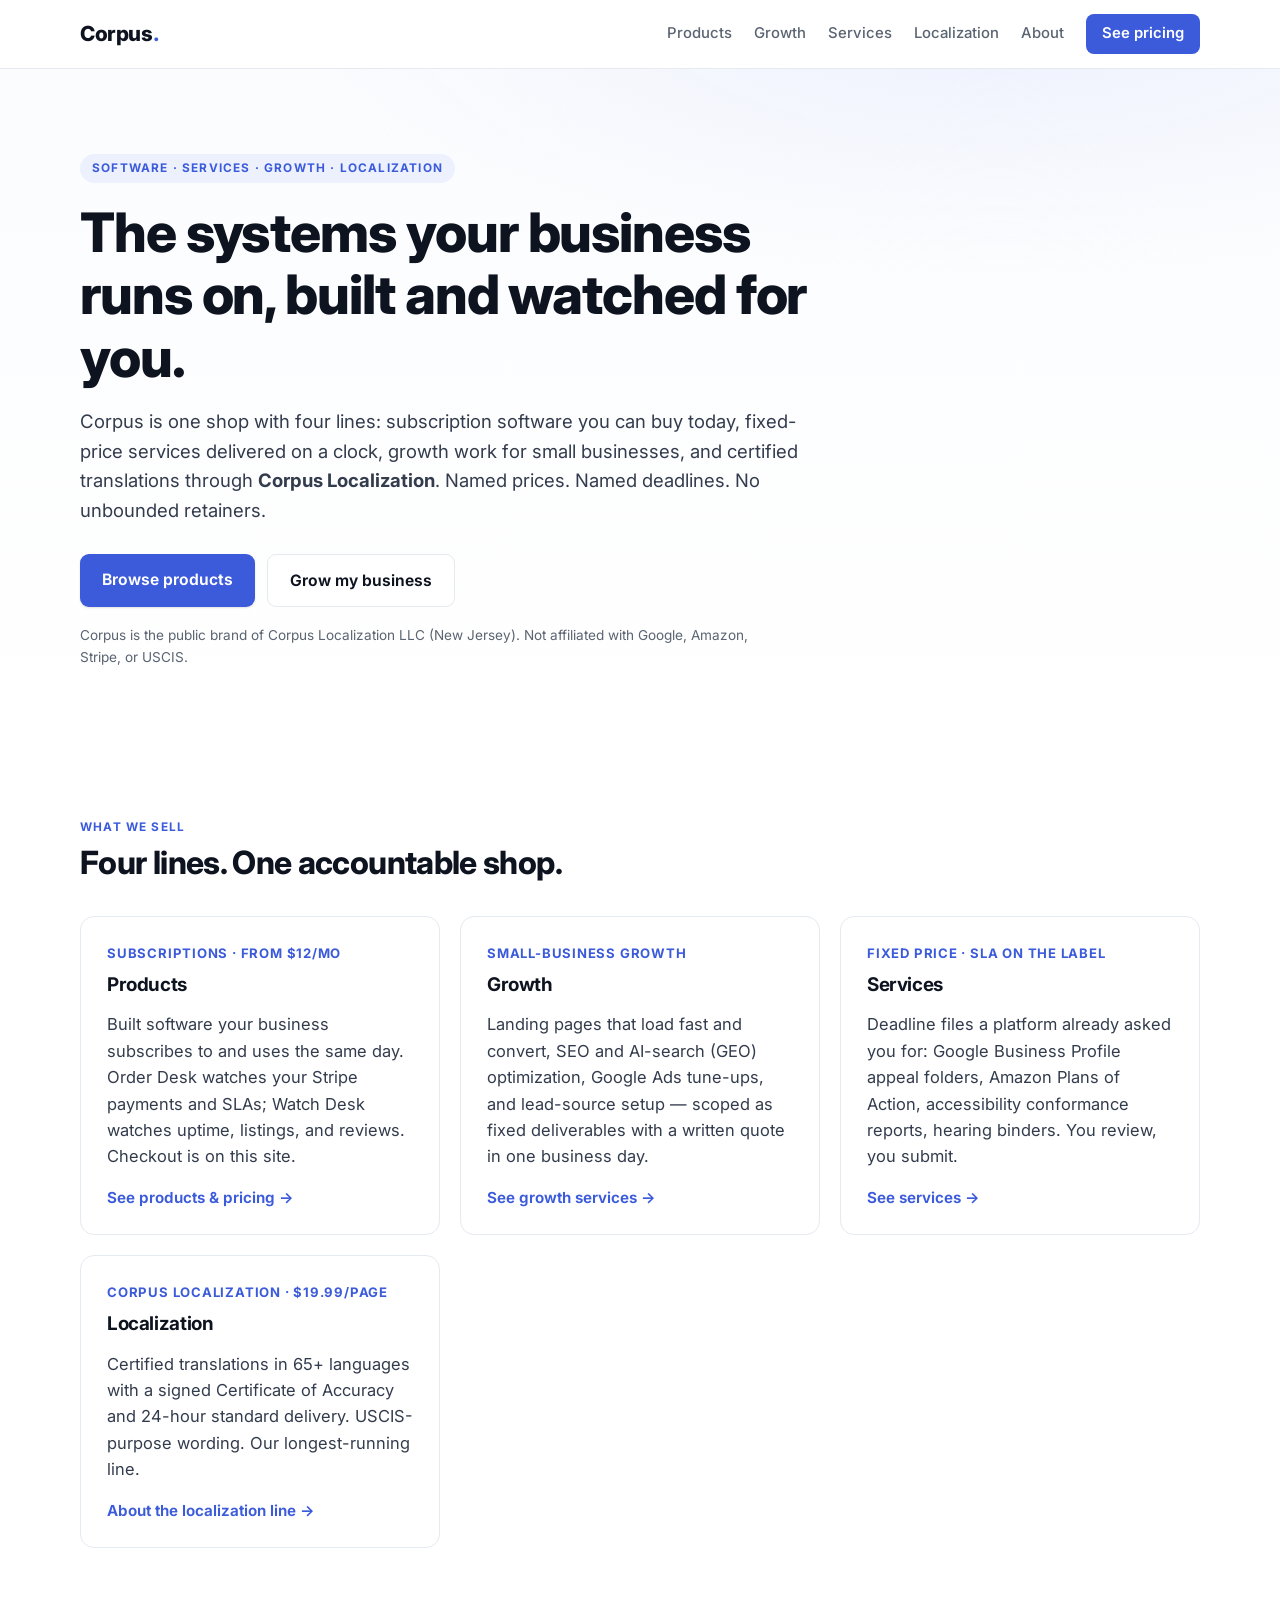
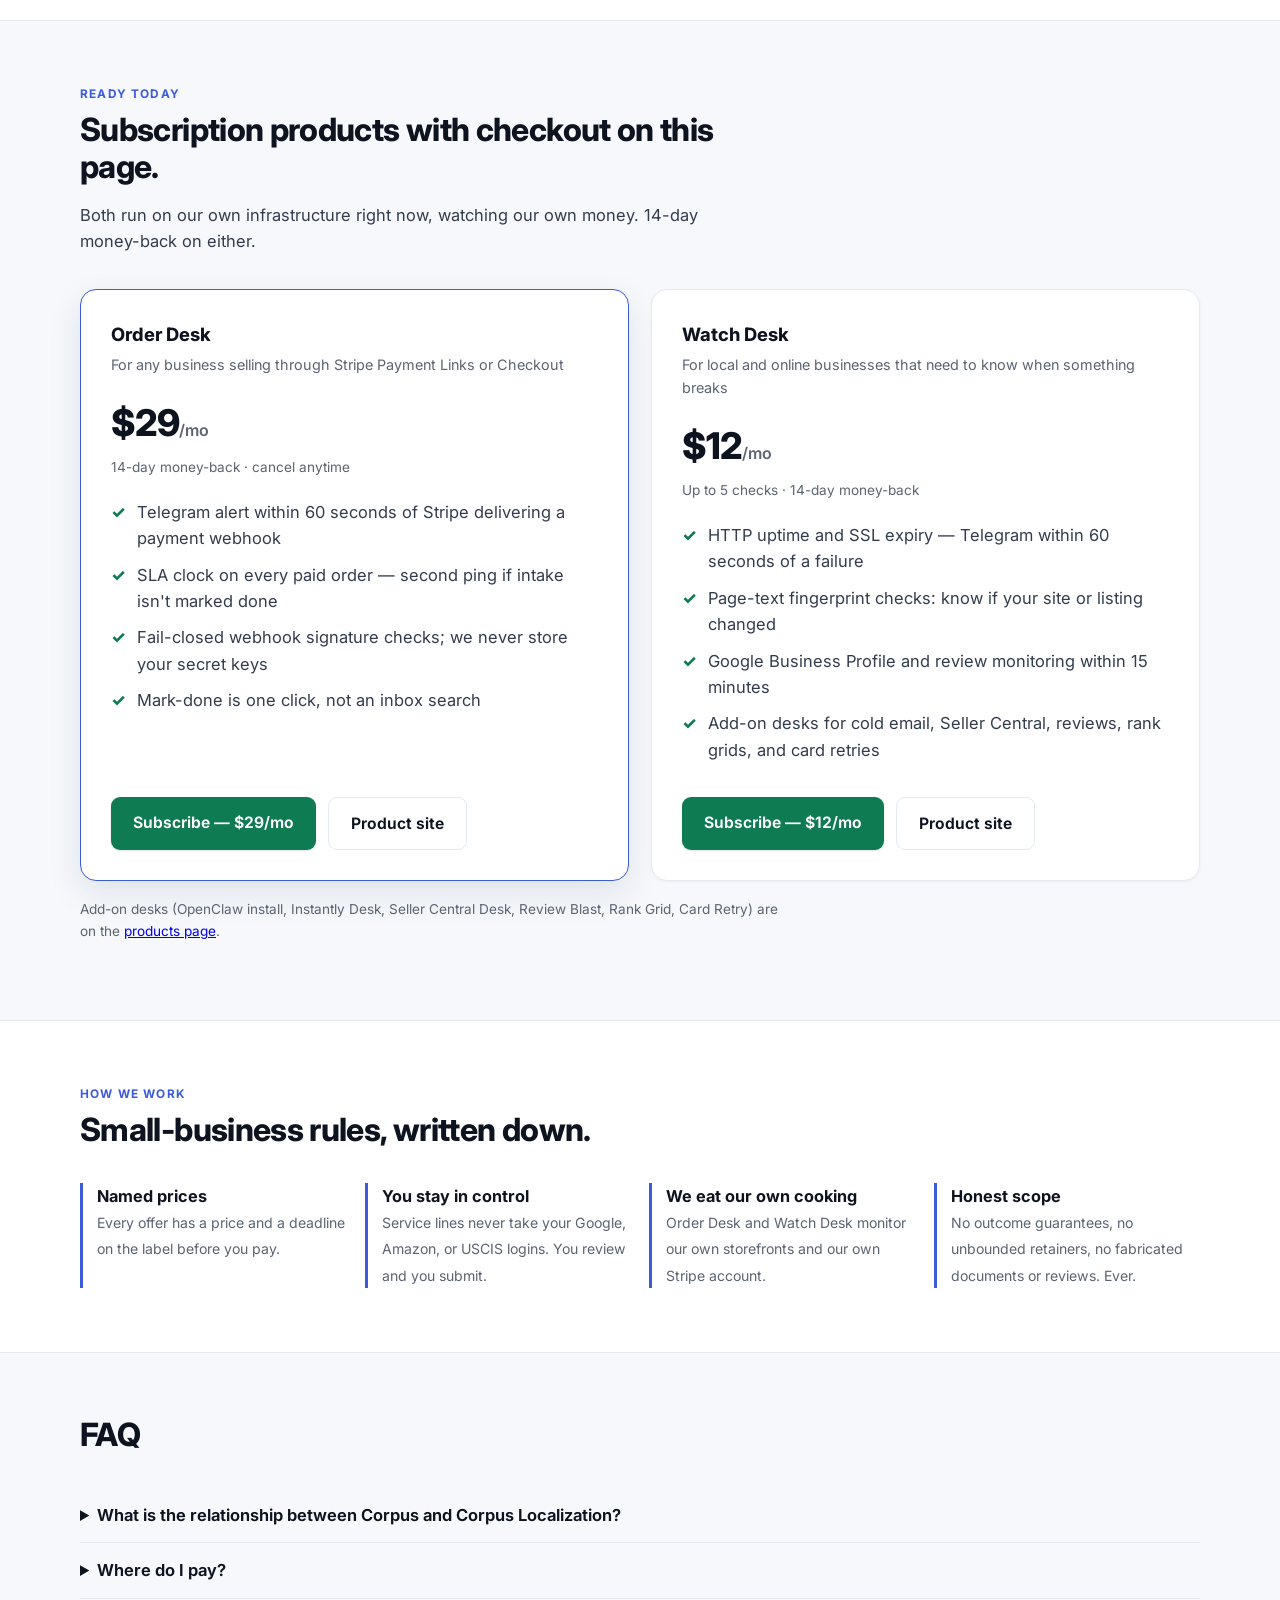
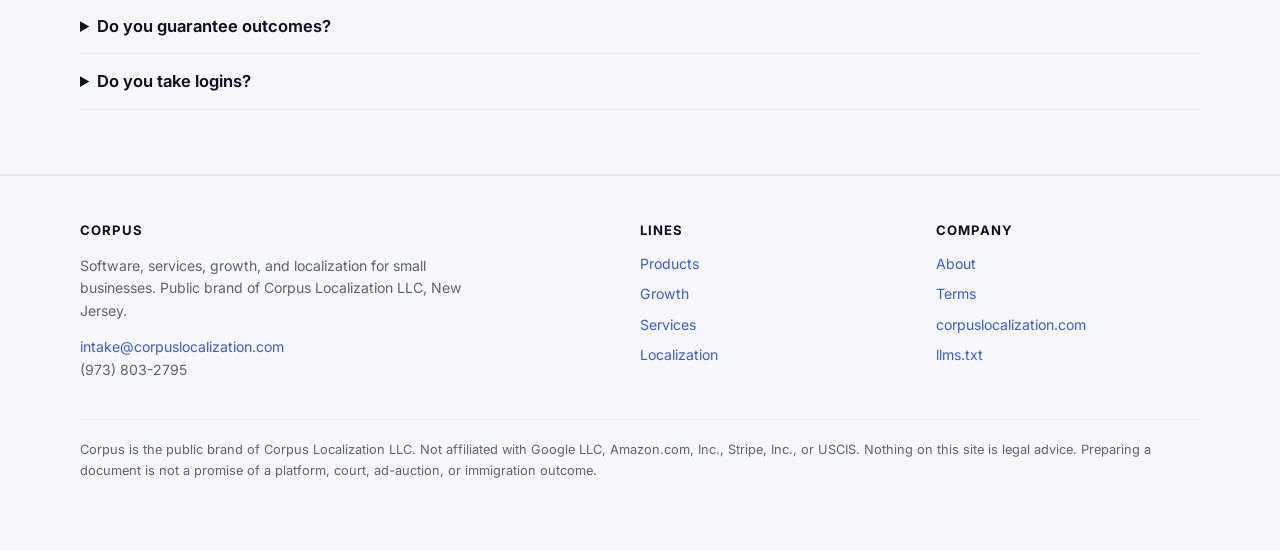
==== index.html @ 14cb3995 "Corpus rebrand: professional redesign, four lines, subscription checkout Co-Authored-By: Claude Fabl" ====
<!DOCTYPE html>
<html lang="en">
<head>
  <meta charset="utf-8">
  <meta name="viewport" content="width=device-width, initial-scale=1">
  <title>Corpus — software, services, and growth for small business</title>
  <meta name="description" content="Corpus builds and runs the unglamorous systems small businesses depend on: subscription monitoring software, deadline-file services, small-business growth work, and certified translations through Corpus Localization.">
  <link rel="canonical" href="https://corpushq.co/">
  <meta name="robots" content="index,follow">
  <meta property="og:title" content="Corpus — software, services, and growth for small business">
  <meta property="og:description" content="Subscription products you can buy today, deadline-file services with named prices and SLAs, small-business growth work, and certified translations.">
  <meta property="og:url" content="https://corpushq.co/">
  <meta property="og:type" content="website">
  <meta property="og:site_name" content="Corpus">
  <link rel="preconnect" href="https://fonts.googleapis.com">
  <link rel="preconnect" href="https://fonts.gstatic.com" crossorigin>
  <link href="https://fonts.googleapis.com/css2?family=Inter:wght@400;500;600;700;800&display=swap" rel="stylesheet">
  <link rel="stylesheet" href="styles.css?v=3">
  <script type="application/ld+json">
  {
    "@context": "https://schema.org",
    "@type": "Organization",
    "name": "Corpus",
    "legalName": "Corpus Localization LLC",
    "alternateName": ["Corpus AI", "Corpus Localization"],
    "url": "https://corpushq.co/",
    "email": "intake@corpuslocalization.com",
    "telephone": "+1-973-803-2795",
    "sameAs": ["https://corpuslocalization.com"]
  }
  </script>
</head>
<body>
  <header class="top">
    <div class="wrap bar">
      <a class="brand" href="./">Corpus<span class="dot">.</span></a>
      <nav>
        <a href="products">Products</a>
        <a href="growth">Growth</a>
        <a href="services">Services</a>
        <a href="localization">Localization</a>
        <a href="about">About</a>
        <a class="nav-cta" href="products">See pricing</a>
      </nav>
    </div>
  </header>

  <main>
    <section class="hero">
      <div class="wrap">
        <p class="eyebrow">Software · Services · Growth · Localization</p>
        <h1>The systems your business runs on, built and watched for you.</h1>
        <p class="lede">Corpus is one shop with four lines: subscription software you can buy today, fixed-price services delivered on a clock, growth work for small businesses, and certified translations through <strong>Corpus Localization</strong>. Named prices. Named deadlines. No unbounded retainers.</p>
        <p class="cta-row">
          <a class="btn" href="products">Browse products</a>
          <a class="btn ghost" href="growth">Grow my business</a>
        </p>
        <p class="fine">Corpus is the public brand of Corpus Localization LLC (New Jersey). Not affiliated with Google, Amazon, Stripe, or USCIS.</p>
      </div>
    </section>

    <section id="lines">
      <div class="wrap">
        <div class="section-head">
          <p class="kicker">What we sell</p>
          <h2>Four lines. One accountable shop.</h2>
        </div>
        <div class="cards">
          <a class="card" href="products">
            <p class="meta">Subscriptions · from $12/mo</p>
            <h3>Products</h3>
            <p>Built software your business subscribes to and uses the same day. Order Desk watches your Stripe payments and SLAs; Watch Desk watches uptime, listings, and reviews. Checkout is on this site.</p>
            <span class="go">See products &amp; pricing →</span>
          </a>
          <a class="card" href="growth">
            <p class="meta">Small-business growth</p>
            <h3>Growth</h3>
            <p>Landing pages that load fast and convert, SEO and AI-search (GEO) optimization, Google Ads tune-ups, and lead-source setup — scoped as fixed deliverables with a written quote in one business day.</p>
            <span class="go">See growth services →</span>
          </a>
          <a class="card" href="services">
            <p class="meta">Fixed price · SLA on the label</p>
            <h3>Services</h3>
            <p>Deadline files a platform already asked you for: Google Business Profile appeal folders, Amazon Plans of Action, accessibility conformance reports, hearing binders. You review, you submit.</p>
            <span class="go">See services →</span>
          </a>
          <a class="card" href="localization">
            <p class="meta">Corpus Localization · $19.99/page</p>
            <h3>Localization</h3>
            <p>Certified translations in 65+ languages with a signed Certificate of Accuracy and 24-hour standard delivery. USCIS-purpose wording. Our longest-running line.</p>
            <span class="go">About the localization line →</span>
          </a>
        </div>
      </div>
    </section>

    <section class="alt" id="subscribe">
      <div class="wrap">
        <div class="section-head">
          <p class="kicker">Ready today</p>
          <h2>Subscription products with checkout on this page.</h2>
          <p>Both run on our own infrastructure right now, watching our own money. 14-day money-back on either.</p>
        </div>
        <div class="pricing">
          <div class="price-card featured">
            <p class="plan">Order Desk</p>
            <p class="for">For any business selling through Stripe Payment Links or Checkout</p>
            <p class="price">$29<small>/mo</small></p>
            <p class="price-note">14-day money-back · cancel anytime</p>
            <ul class="checks">
              <li>Telegram alert within 60 seconds of Stripe delivering a payment webhook</li>
              <li>SLA clock on every paid order — second ping if intake isn't marked done</li>
              <li>Fail-closed webhook signature checks; we never store your secret keys</li>
              <li>Mark-done is one click, not an inbox search</li>
            </ul>
            <p class="cta-row">
              <a class="btn subscribe" href="https://buy.stripe.com/bJe9ALdC91aVgVR7VJco11z">Subscribe — $29/mo</a>
              <a class="btn ghost" href="https://orderdesk.corpuslocalization.com">Product site</a>
            </p>
          </div>
          <div class="price-card">
            <p class="plan">Watch Desk</p>
            <p class="for">For local and online businesses that need to know when something breaks</p>
            <p class="price">$12<small>/mo</small></p>
            <p class="price-note">Up to 5 checks · 14-day money-back</p>
            <ul class="checks">
              <li>HTTP uptime and SSL expiry — Telegram within 60 seconds of a failure</li>
              <li>Page-text fingerprint checks: know if your site or listing changed</li>
              <li>Google Business Profile and review monitoring within 15 minutes</li>
              <li>Add-on desks for cold email, Seller Central, reviews, rank grids, and card retries</li>
            </ul>
            <p class="cta-row">
              <a class="btn subscribe" href="https://buy.stripe.com/4gM9AL41zcTDbBx7VJco11r">Subscribe — $12/mo</a>
              <a class="btn ghost" href="https://watchdesk.corpuslocalization.com">Product site</a>
            </p>
          </div>
        </div>
        <p class="fine" style="margin-top:18px">Add-on desks (OpenClaw install, Instantly Desk, Seller Central Desk, Review Blast, Rank Grid, Card Retry) are on the <a href="products">products page</a>.</p>
      </div>
    </section>

    <section id="why">
      <div class="wrap">
        <div class="section-head">
          <p class="kicker">How we work</p>
          <h2>Small-business rules, written down.</h2>
        </div>
        <div class="trust">
          <div><strong>Named prices</strong><span>Every offer has a price and a deadline on the label before you pay.</span></div>
          <div><strong>You stay in control</strong><span>Service lines never take your Google, Amazon, or USCIS logins. You review and you submit.</span></div>
          <div><strong>We eat our own cooking</strong><span>Order Desk and Watch Desk monitor our own storefronts and our own Stripe account.</span></div>
          <div><strong>Honest scope</strong><span>No outcome guarantees, no unbounded retainers, no fabricated documents or reviews. Ever.</span></div>
        </div>
      </div>
    </section>

    <section class="alt" id="faq">
      <div class="wrap">
        <div class="section-head"><h2>FAQ</h2></div>
        <details>
          <summary>What is the relationship between Corpus and Corpus Localization?</summary>
          <p>One company. Corpus is the public brand of Corpus Localization LLC, a New Jersey company. Certified translations ship under the Corpus Localization name; software, services, and growth work ship under Corpus. Invoices say Corpus Localization LLC.</p>
        </details>
        <details>
          <summary>Where do I pay?</summary>
          <p>Subscription products check out right here through Stripe. Deadline-file services check out on their own storefront pages, linked from the <a href="services">services page</a>. Translations are quoted and ordered at corpuslocalization.com. Growth work is quoted by email first, then invoiced through Stripe.</p>
        </details>
        <details>
          <summary>Do you guarantee outcomes?</summary>
          <p>No. We guarantee the deliverable and the deadline: the packet, the report, the page, the alert. Nobody can honestly guarantee what Google, Amazon, a court, or an ad auction decides, and we do not.</p>
        </details>
        <details>
          <summary>Do you take logins?</summary>
          <p>Service lines never take Google, Amazon, or USCIS logins. Watch Desk's Seller Central Desk add-on is the one exception, with its own terms on the products page — you own the account and can revoke access at any time.</p>
        </details>
      </div>
    </section>
  </main>

  <footer>
    <div class="wrap">
      <div class="cols">
        <div>
          <h4>Corpus</h4>
          <p style="max-width:44ch">Software, services, growth, and localization for small businesses. Public brand of Corpus Localization LLC, New Jersey.</p>
          <p><a href="mailto:intake@corpuslocalization.com">intake@corpuslocalization.com</a><br>(973) 803-2795</p>
        </div>
        <div>
          <h4>Lines</h4>
          <ul>
            <li><a href="products">Products</a></li>
            <li><a href="growth">Growth</a></li>
            <li><a href="services">Services</a></li>
            <li><a href="localization">Localization</a></li>
          </ul>
        </div>
        <div>
          <h4>Company</h4>
          <ul>
            <li><a href="about">About</a></li>
            <li><a href="terms">Terms</a></li>
            <li><a href="https://corpuslocalization.com">corpuslocalization.com</a></li>
            <li><a href="llms.txt">llms.txt</a></li>
          </ul>
        </div>
      </div>
      <p class="legal">Corpus is the public brand of Corpus Localization LLC. Not affiliated with Google LLC, Amazon.com, Inc., Stripe, Inc., or USCIS. Nothing on this site is legal advice. Preparing a document is not a promise of a platform, court, ad-auction, or immigration outcome.</p>
    </div>
  </footer>
</body>
</html>
---- styles.css ----
:root {
  --ink: #0e1320;
  --body: #333c4d;
  --muted: #5b6472;
  --bg: #ffffff;
  --soft: #f6f8fb;
  --line: #e5e9f0;
  --accent: #3b5bdb;
  --accent-2: #2f4ac0;
  --accent-soft: #edf1fd;
  --good: #0f7b52;
  --font: "Inter", "Segoe UI", system-ui, -apple-system, sans-serif;
}
* { box-sizing: border-box; }
html { scroll-behavior: smooth; }
body {
  margin: 0;
  color: var(--body);
  background: var(--bg);
  font-family: var(--font);
  font-size: 16.5px;
  line-height: 1.6;
  -webkit-font-smoothing: antialiased;
}
.wrap { width: min(1120px, calc(100% - 40px)); margin: 0 auto; }

/* ---------- nav ---------- */
.top {
  position: sticky; top: 0; z-index: 10;
  background: rgba(255,255,255,.86);
  backdrop-filter: blur(10px);
  border-bottom: 1px solid var(--line);
}
.bar { display: flex; align-items: center; justify-content: space-between; gap: 20px; padding: 14px 0; }
.brand {
  display: inline-flex; align-items: baseline; gap: 0;
  color: var(--ink); text-decoration: none;
  font-weight: 800; font-size: 1.3rem; letter-spacing: -0.02em;
}
.brand .dot { color: var(--accent); }
.brand-tag {
  font-size: .68rem; font-weight: 600; letter-spacing: .09em;
  text-transform: uppercase; color: var(--muted);
}
nav { display: flex; gap: 22px; align-items: center; flex-wrap: wrap; }
nav a { color: var(--muted); text-decoration: none; font-size: .93rem; font-weight: 500; }
nav a:hover { color: var(--ink); }
nav a.active { color: var(--ink); font-weight: 650; }
.nav-cta {
  background: var(--accent); color: #fff !important;
  padding: 8px 16px; border-radius: 8px; font-weight: 600 !important;
}
.nav-cta:hover { background: var(--accent-2); }

/* ---------- hero ---------- */
.hero {
  padding: 84px 0 72px;
  background:
    radial-gradient(1100px 420px at 78% -10%, var(--accent-soft), transparent 65%),
    linear-gradient(180deg, #fbfcfe 0%, var(--bg) 100%);
}
.eyebrow {
  display: inline-block;
  text-transform: uppercase; letter-spacing: .1em;
  font-size: .74rem; font-weight: 700; color: var(--accent);
  background: var(--accent-soft);
  padding: 5px 12px; border-radius: 999px;
  margin: 0 0 18px;
}
h1, h2, h3 { color: var(--ink); line-height: 1.15; letter-spacing: -0.02em; margin: 0 0 16px; }
h1 { font-size: clamp(2.2rem, 4.6vw, 3.4rem); font-weight: 800; max-width: 21ch; }
h2 { font-size: clamp(1.5rem, 2.6vw, 2rem); font-weight: 750; }
h3 { font-size: 1.18rem; font-weight: 700; }
.lede { font-size: 1.16rem; max-width: 62ch; color: var(--body); }
.cta-row { display: flex; gap: 12px; flex-wrap: wrap; margin: 28px 0 18px; }
.btn {
  display: inline-block;
  background: var(--accent); color: #fff;
  text-decoration: none;
  padding: 13px 22px; border-radius: 9px;
  font-weight: 650; font-size: .98rem;
  box-shadow: 0 1px 2px rgba(14,19,32,.12);
  transition: background .15s ease, transform .1s ease;
}
.btn:hover { background: var(--accent-2); transform: translateY(-1px); }
.btn.ghost {
  background: #fff; color: var(--ink);
  border: 1px solid var(--line); box-shadow: none;
}
.btn.ghost:hover { border-color: var(--accent); color: var(--accent); background: #fff; }
.btn.subscribe { background: var(--good); }
.btn.subscribe:hover { background: #0b6141; }
.fine { color: var(--muted); font-size: .85rem; max-width: 78ch; }

/* ---------- sections ---------- */
section { padding: 64px 0; }
section.alt { background: var(--soft); border-block: 1px solid var(--line); }
.section-head { max-width: 66ch; margin-bottom: 34px; }
.section-head .kicker {
  text-transform: uppercase; letter-spacing: .1em; font-size: .74rem;
  font-weight: 700; color: var(--accent); margin: 0 0 8px;
}

/* ---------- pillar / feature cards ---------- */
.cards { display: grid; grid-template-columns: repeat(3, 1fr); gap: 20px; margin: 8px 0; }
.cards.two { grid-template-columns: repeat(2, 1fr); }
.card {
  display: flex; flex-direction: column;
  background: #fff;
  border: 1px solid var(--line); border-radius: 14px;
  padding: 26px 26px 24px;
  text-decoration: none; color: inherit;
  transition: border-color .15s ease, box-shadow .15s ease, transform .12s ease;
}
a.card:hover, .card.hover:hover {
  border-color: var(--accent);
  box-shadow: 0 10px 30px rgba(24,40,90,.08);
  transform: translateY(-2px);
}
.card .meta {
  font-size: .82rem; color: var(--accent); font-weight: 700;
  text-transform: uppercase; letter-spacing: .06em; margin: 0 0 10px;
}
.card p { margin: 0 0 16px; flex: 1; }
.card .go { font-weight: 650; color: var(--accent); font-size: .95rem; }

/* ---------- pricing ---------- */
.pricing { display: grid; grid-template-columns: repeat(2, 1fr); gap: 22px; margin: 8px 0; }
.price-card {
  background: #fff; border: 1px solid var(--line); border-radius: 16px;
  padding: 30px; display: flex; flex-direction: column;
  box-shadow: 0 1px 3px rgba(14,19,32,.05);
}
.price-card.featured { border-color: var(--accent); box-shadow: 0 12px 34px rgba(24,40,90,.10); }
.price-card .plan { font-weight: 750; color: var(--ink); font-size: 1.15rem; margin: 0 0 4px; }
.price-card .for { color: var(--muted); font-size: .9rem; margin: 0 0 18px; }
.price { color: var(--ink); font-weight: 800; font-size: 2.3rem; letter-spacing: -0.03em; margin: 0; }
.price small { font-size: 1rem; font-weight: 600; color: var(--muted); letter-spacing: 0; }
.price-note { color: var(--muted); font-size: .85rem; margin: 4px 0 20px; }
ul.checks { list-style: none; padding: 0; margin: 0 0 24px; }
ul.checks li { padding-left: 26px; position: relative; margin: 0 0 10px; }
ul.checks li::before {
  content: "✓"; position: absolute; left: 0; top: 0;
  color: var(--good); font-weight: 800;
}
.price-card .cta-row { margin: auto 0 0; }

/* ---------- add-on table ---------- */
.addons { width: 100%; border-collapse: collapse; background: #fff; border: 1px solid var(--line); border-radius: 12px; overflow: hidden; }
.addons th, .addons td { text-align: left; padding: 14px 18px; border-bottom: 1px solid var(--line); font-size: .95rem; vertical-align: top; }
.addons th { background: var(--soft); color: var(--ink); font-size: .82rem; text-transform: uppercase; letter-spacing: .06em; }
.addons tr:last-child td { border-bottom: 0; }
.addons .sku { font-weight: 650; color: var(--ink); white-space: nowrap; }
.addons .p { font-weight: 700; color: var(--ink); white-space: nowrap; }
.addons a.buy { color: var(--accent); font-weight: 650; text-decoration: none; white-space: nowrap; }
.addons a.buy:hover { text-decoration: underline; }
.table-scroll { overflow-x: auto; border-radius: 12px; }

/* ---------- trust strip ---------- */
.trust { display: grid; grid-template-columns: repeat(4, 1fr); gap: 18px; }
.trust div { border-left: 3px solid var(--accent); padding-left: 14px; }
.trust strong { display: block; color: var(--ink); font-size: 1.02rem; }
.trust span { color: var(--muted); font-size: .88rem; }

/* ---------- faq / article ---------- */
details { border-bottom: 1px solid var(--line); padding: 14px 0; }
summary { cursor: pointer; font-weight: 650; color: var(--ink); }
details p { margin: 10px 0 0; max-width: 72ch; }
.article h1 { max-width: 30ch; }
.article p, .article li { max-width: 72ch; }
.article h3 { margin: 30px 0 8px; }
ul.no { padding-left: 1.1rem; }
ul.no li { margin: 0 0 10px; max-width: 72ch; }

/* ---------- footer ---------- */
footer { padding: 44px 0 56px; color: var(--muted); font-size: .88rem; border-top: 1px solid var(--line); background: var(--soft); }
footer a { color: var(--accent); text-decoration: none; }
footer a:hover { text-decoration: underline; }
footer .cols { display: grid; grid-template-columns: 2fr 1fr 1fr; gap: 32px; margin-bottom: 24px; }
footer h4 { color: var(--ink); font-size: .82rem; text-transform: uppercase; letter-spacing: .08em; margin: 0 0 12px; }
footer ul { list-style: none; padding: 0; margin: 0; }
footer li { margin: 0 0 8px; }
footer .legal { border-top: 1px solid var(--line); padding-top: 20px; font-size: .8rem; }

@media (max-width: 920px) {
  .cards, .cards.two { grid-template-columns: 1fr; }
  .pricing { grid-template-columns: 1fr; }
  .trust { grid-template-columns: repeat(2, 1fr); }
  footer .cols { grid-template-columns: 1fr; }
  h1 { max-width: none; }
}
@media (max-width: 640px) {
  nav { gap: 14px; }
  nav a:not(.nav-cta) { font-size: .88rem; }
  .hero { padding: 56px 0 48px; }
  .trust { grid-template-columns: 1fr; }
}
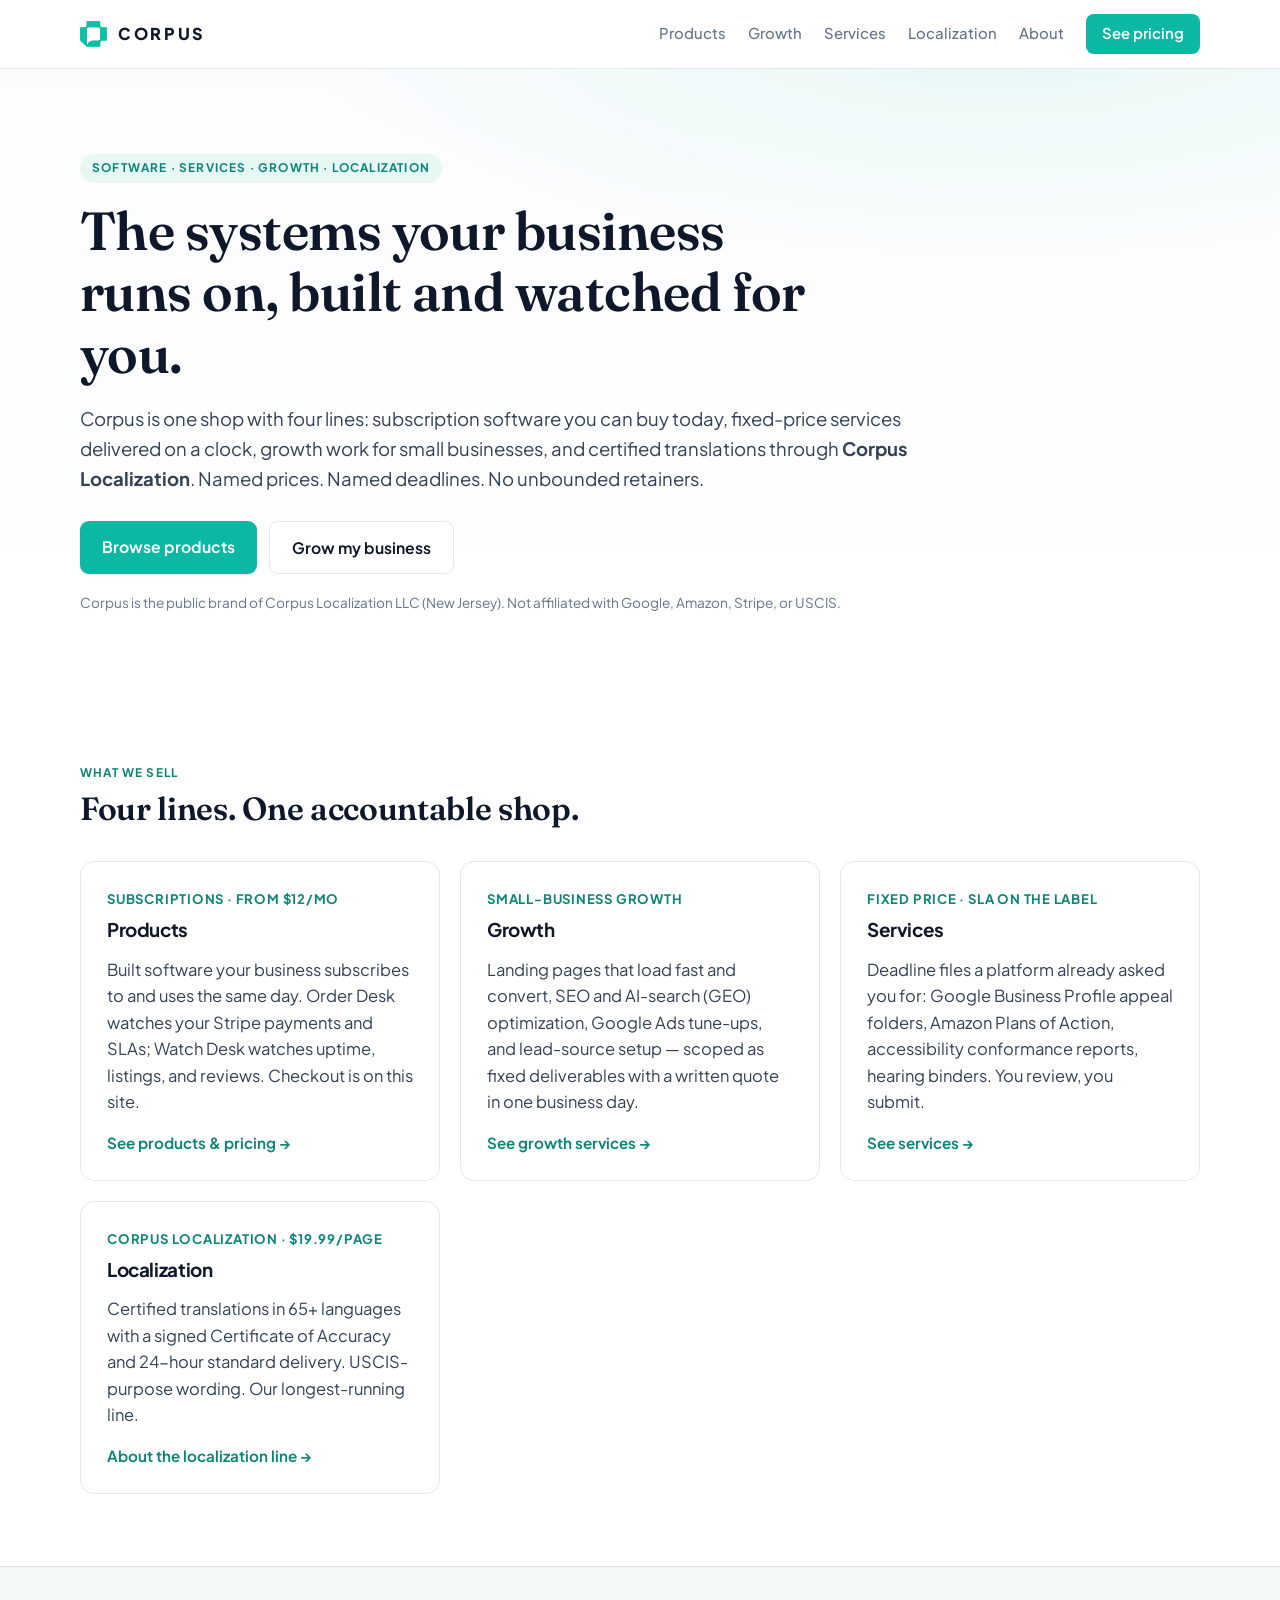
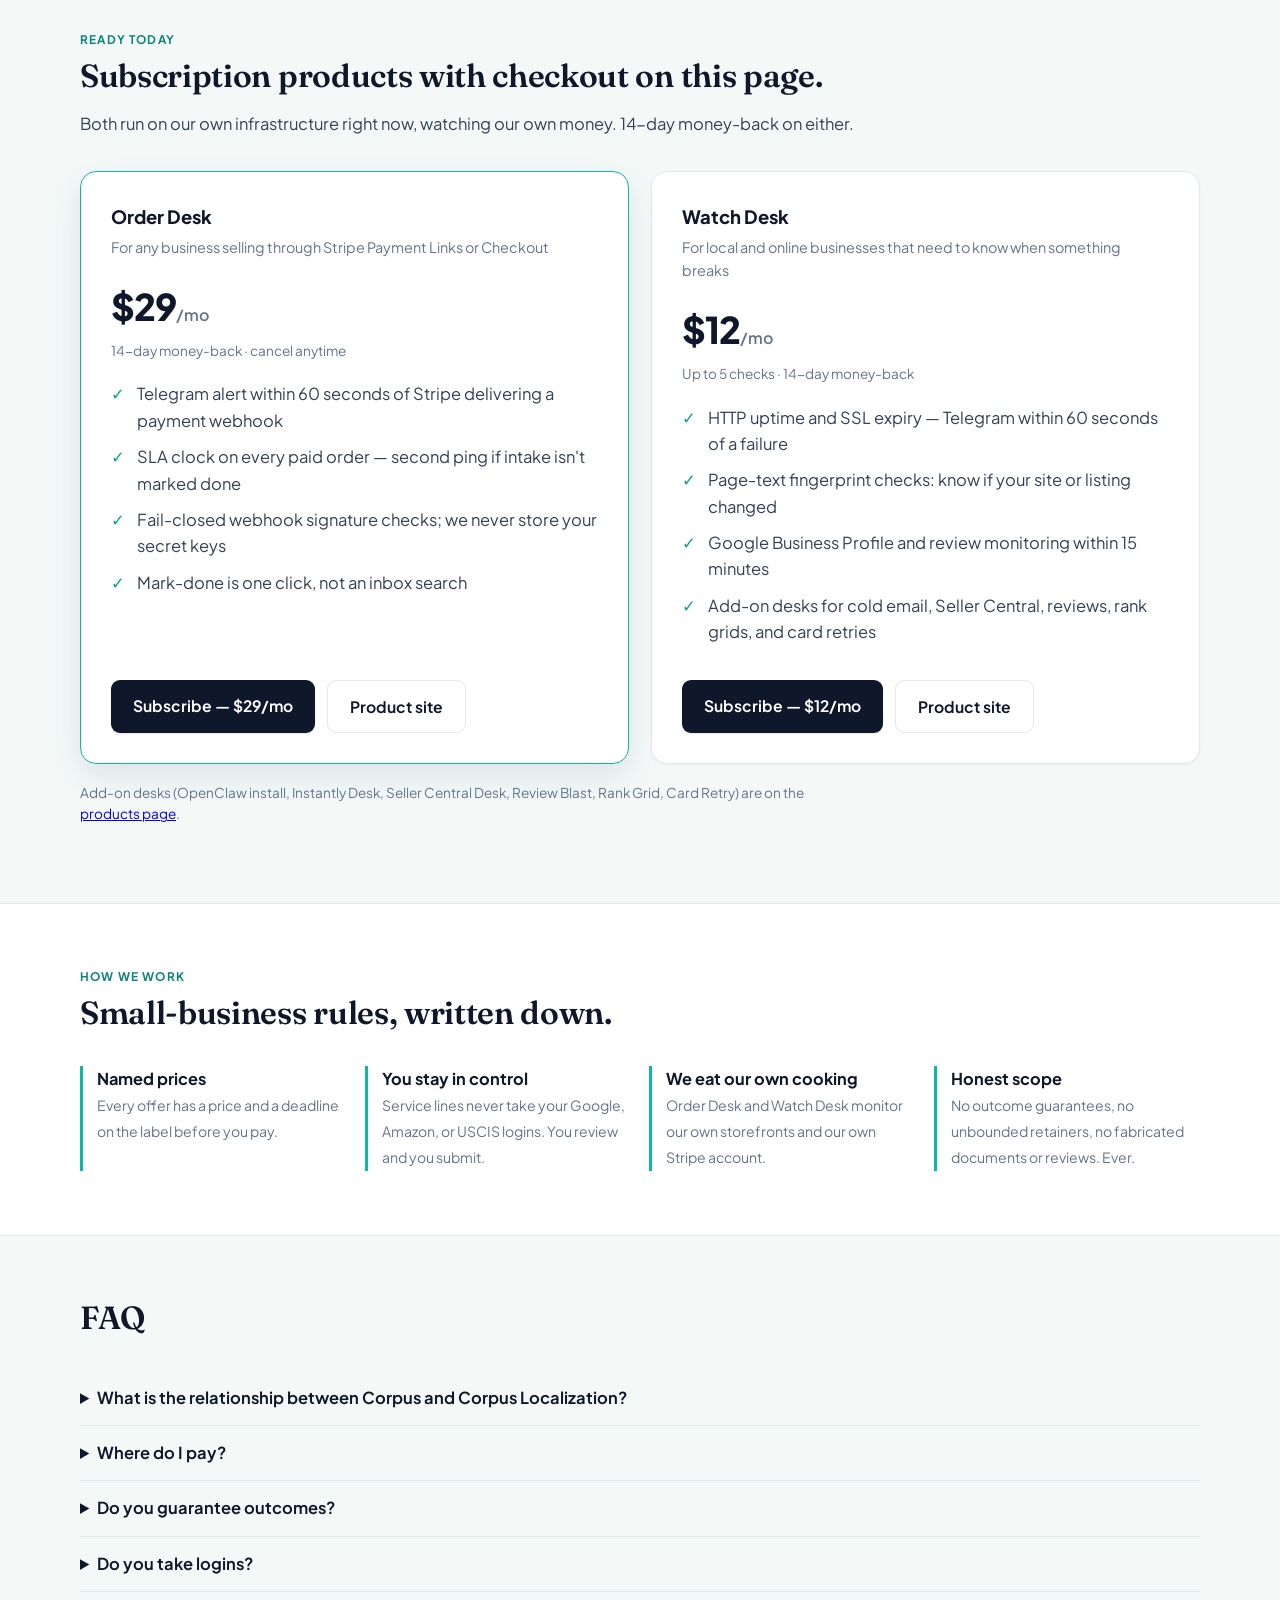
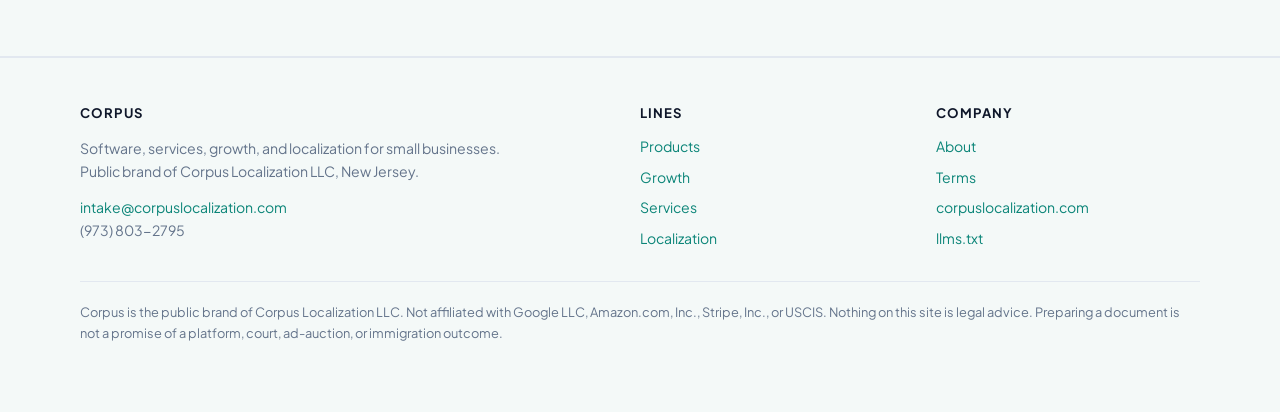
==== commit c6c7aec6: "Apply Corpus brand assets: teal mark + wordmark, Fraunces/Plus Jakarta Sans, brand palette Co-Author" ====
--- a/index.html
+++ b/index.html
@@ -14,8 +14,9 @@
   <meta property="og:site_name" content="Corpus">
   <link rel="preconnect" href="https://fonts.googleapis.com">
   <link rel="preconnect" href="https://fonts.gstatic.com" crossorigin>
-  <link href="https://fonts.googleapis.com/css2?family=Inter:wght@400;500;600;700;800&display=swap" rel="stylesheet">
-  <link rel="stylesheet" href="styles.css?v=3">
+  <link href="https://fonts.googleapis.com/css2?family=Fraunces:opsz,wght@9..144,500;9..144,600&family=Plus+Jakarta+Sans:wght@400;500;600;700;800&display=swap" rel="stylesheet">
+  <link rel="icon" type="image/png" href="corpus-mark.png">
+  <link rel="stylesheet" href="styles.css?v=4">
   <script type="application/ld+json">
   {
     "@context": "https://schema.org",
@@ -33,7 +34,7 @@
 <body>
   <header class="top">
     <div class="wrap bar">
-      <a class="brand" href="./">Corpus<span class="dot">.</span></a>
+      <a class="brand" href="./"><img class="brand-mark" src="corpus-mark.png" alt="Corpus" width="27" height="26">CORPUS</a>
       <nav>
         <a href="products">Products</a>
         <a href="growth">Growth</a>
--- a/styles.css
+++ b/styles.css
@@ -1,15 +1,17 @@
 :root {
-  --ink: #0e1320;
-  --body: #333c4d;
-  --muted: #5b6472;
+  --ink: #0F172A;
+  --body: #334155;
+  --muted: #64748b;
   --bg: #ffffff;
-  --soft: #f6f8fb;
-  --line: #e5e9f0;
-  --accent: #3b5bdb;
-  --accent-2: #2f4ac0;
-  --accent-soft: #edf1fd;
-  --good: #0f7b52;
-  --font: "Inter", "Segoe UI", system-ui, -apple-system, sans-serif;
+  --soft: #f4f9f8;
+  --line: #e2e8f0;
+  --accent: #0cb8a4;
+  --accent-2: #0aa392;
+  --accent-ink: #0b8578;
+  --accent-soft: #e6f7f4;
+  --good: #0aa392;
+  --font: "Plus Jakarta Sans", "Segoe UI", system-ui, -apple-system, sans-serif;
+  --display: "Fraunces", Georgia, serif;
 }
 * { box-sizing: border-box; }
 html { scroll-behavior: smooth; }
@@ -33,11 +35,12 @@
 }
 .bar { display: flex; align-items: center; justify-content: space-between; gap: 20px; padding: 14px 0; }
 .brand {
-  display: inline-flex; align-items: baseline; gap: 0;
+  display: inline-flex; align-items: center; gap: 11px;
   color: var(--ink); text-decoration: none;
-  font-weight: 800; font-size: 1.3rem; letter-spacing: -0.02em;
-}
-.brand .dot { color: var(--accent); }
+  font-weight: 800; font-size: 1.02rem; letter-spacing: .16em;
+}
+.brand-mark { height: 26px; width: auto; display: block; }
+.brand .dot { display: none; }
 .brand-tag {
   font-size: .68rem; font-weight: 600; letter-spacing: .09em;
   text-transform: uppercase; color: var(--muted);
@@ -62,14 +65,15 @@
 .eyebrow {
   display: inline-block;
   text-transform: uppercase; letter-spacing: .1em;
-  font-size: .74rem; font-weight: 700; color: var(--accent);
+  font-size: .74rem; font-weight: 700; color: var(--accent-ink);
   background: var(--accent-soft);
   padding: 5px 12px; border-radius: 999px;
   margin: 0 0 18px;
 }
 h1, h2, h3 { color: var(--ink); line-height: 1.15; letter-spacing: -0.02em; margin: 0 0 16px; }
-h1 { font-size: clamp(2.2rem, 4.6vw, 3.4rem); font-weight: 800; max-width: 21ch; }
-h2 { font-size: clamp(1.5rem, 2.6vw, 2rem); font-weight: 750; }
+h1, h2 { font-family: var(--display); font-weight: 600; letter-spacing: -0.01em; }
+h1 { font-size: clamp(2.2rem, 4.6vw, 3.35rem); font-weight: 600; max-width: 21ch; }
+h2 { font-size: clamp(1.5rem, 2.6vw, 2rem); font-weight: 600; }
 h3 { font-size: 1.18rem; font-weight: 700; }
 .lede { font-size: 1.16rem; max-width: 62ch; color: var(--body); }
 .cta-row { display: flex; gap: 12px; flex-wrap: wrap; margin: 28px 0 18px; }
@@ -87,9 +91,9 @@
   background: #fff; color: var(--ink);
   border: 1px solid var(--line); box-shadow: none;
 }
-.btn.ghost:hover { border-color: var(--accent); color: var(--accent); background: #fff; }
-.btn.subscribe { background: var(--good); }
-.btn.subscribe:hover { background: #0b6141; }
+.btn.ghost:hover { border-color: var(--accent); color: var(--accent-ink); background: #fff; }
+.btn.subscribe { background: var(--ink); }
+.btn.subscribe:hover { background: #1e2c49; }
 .fine { color: var(--muted); font-size: .85rem; max-width: 78ch; }
 
 /* ---------- sections ---------- */
@@ -98,7 +102,7 @@
 .section-head { max-width: 66ch; margin-bottom: 34px; }
 .section-head .kicker {
   text-transform: uppercase; letter-spacing: .1em; font-size: .74rem;
-  font-weight: 700; color: var(--accent); margin: 0 0 8px;
+  font-weight: 700; color: var(--accent-ink); margin: 0 0 8px;
 }
 
 /* ---------- pillar / feature cards ---------- */
@@ -118,11 +122,11 @@
   transform: translateY(-2px);
 }
 .card .meta {
-  font-size: .82rem; color: var(--accent); font-weight: 700;
+  font-size: .82rem; color: var(--accent-ink); font-weight: 700;
   text-transform: uppercase; letter-spacing: .06em; margin: 0 0 10px;
 }
 .card p { margin: 0 0 16px; flex: 1; }
-.card .go { font-weight: 650; color: var(--accent); font-size: .95rem; }
+.card .go { font-weight: 650; color: var(--accent-ink); font-size: .95rem; }
 
 /* ---------- pricing ---------- */
 .pricing { display: grid; grid-template-columns: repeat(2, 1fr); gap: 22px; margin: 8px 0; }
@@ -152,7 +156,7 @@
 .addons tr:last-child td { border-bottom: 0; }
 .addons .sku { font-weight: 650; color: var(--ink); white-space: nowrap; }
 .addons .p { font-weight: 700; color: var(--ink); white-space: nowrap; }
-.addons a.buy { color: var(--accent); font-weight: 650; text-decoration: none; white-space: nowrap; }
+.addons a.buy { color: var(--accent-ink); font-weight: 650; text-decoration: none; white-space: nowrap; }
 .addons a.buy:hover { text-decoration: underline; }
 .table-scroll { overflow-x: auto; border-radius: 12px; }
 
@@ -174,7 +178,7 @@
 
 /* ---------- footer ---------- */
 footer { padding: 44px 0 56px; color: var(--muted); font-size: .88rem; border-top: 1px solid var(--line); background: var(--soft); }
-footer a { color: var(--accent); text-decoration: none; }
+footer a { color: var(--accent-ink); text-decoration: none; }
 footer a:hover { text-decoration: underline; }
 footer .cols { display: grid; grid-template-columns: 2fr 1fr 1fr; gap: 32px; margin-bottom: 24px; }
 footer h4 { color: var(--ink); font-size: .82rem; text-transform: uppercase; letter-spacing: .08em; margin: 0 0 12px; }
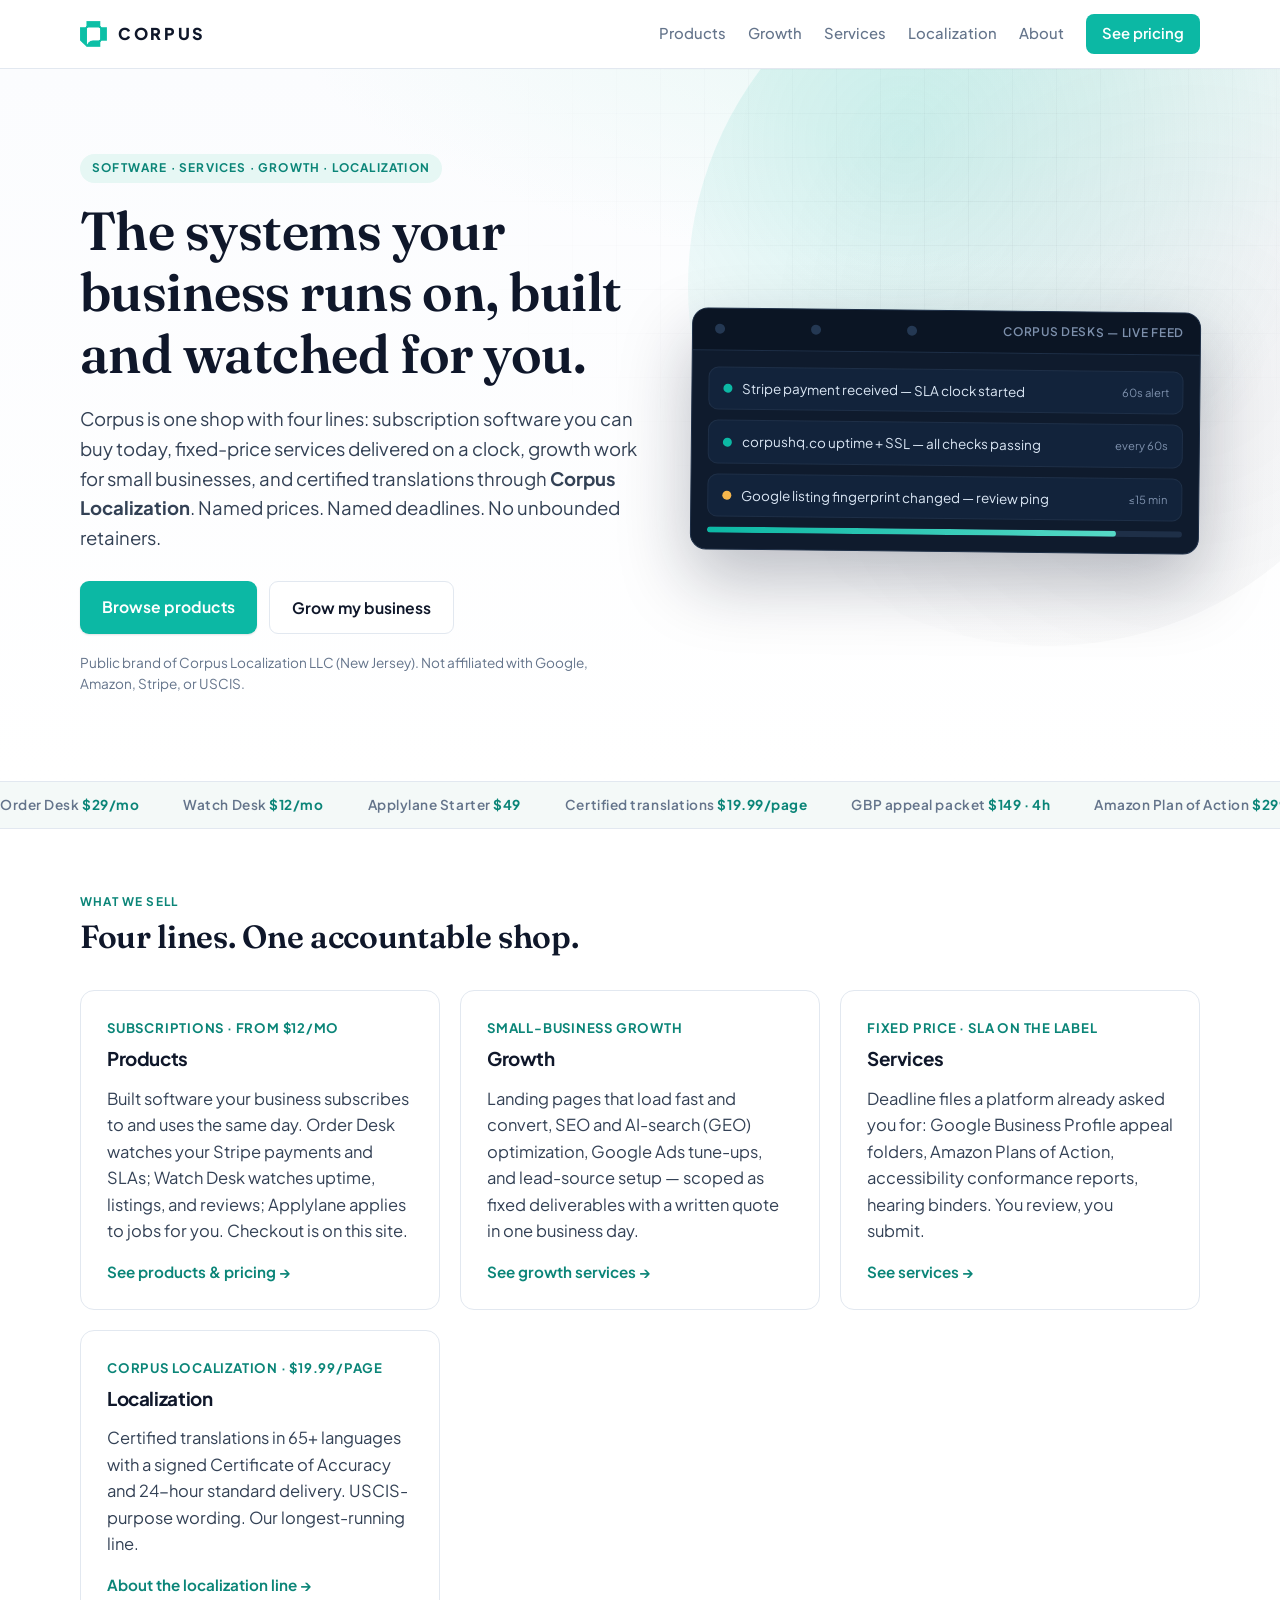
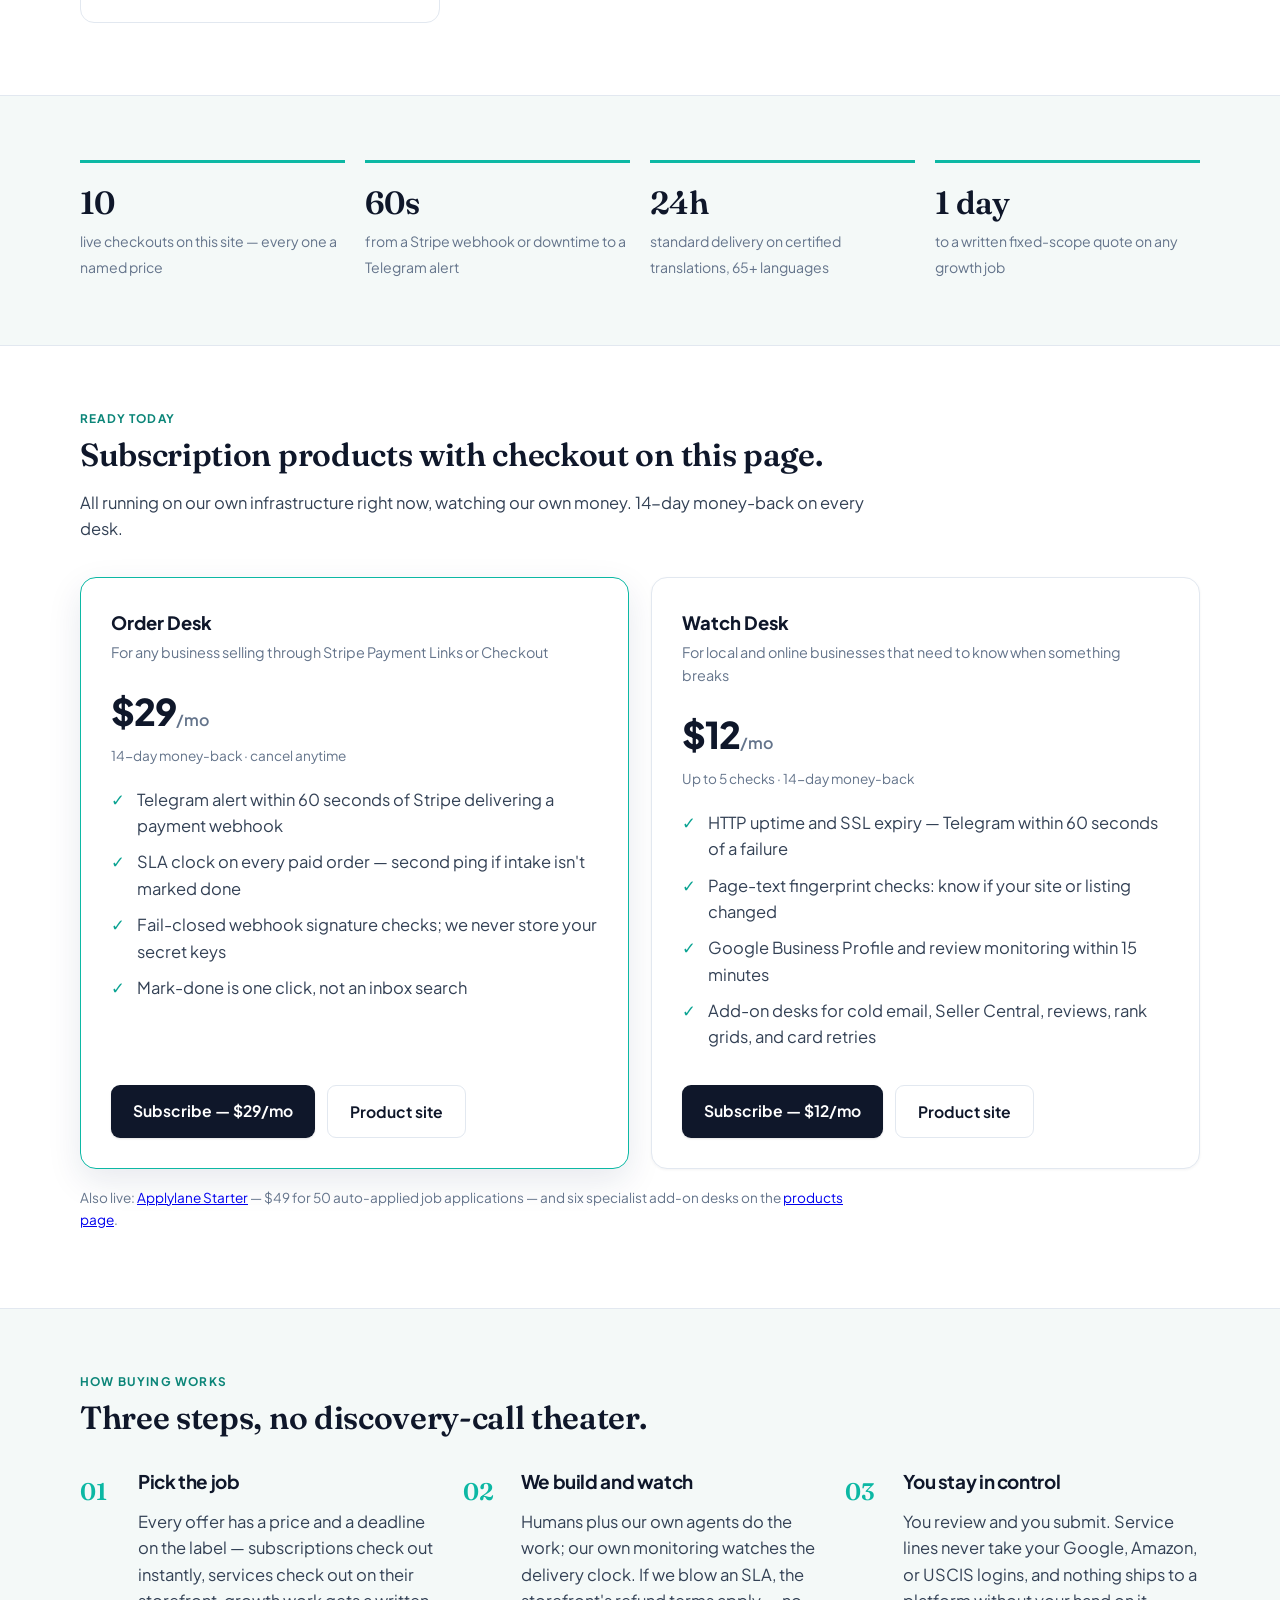
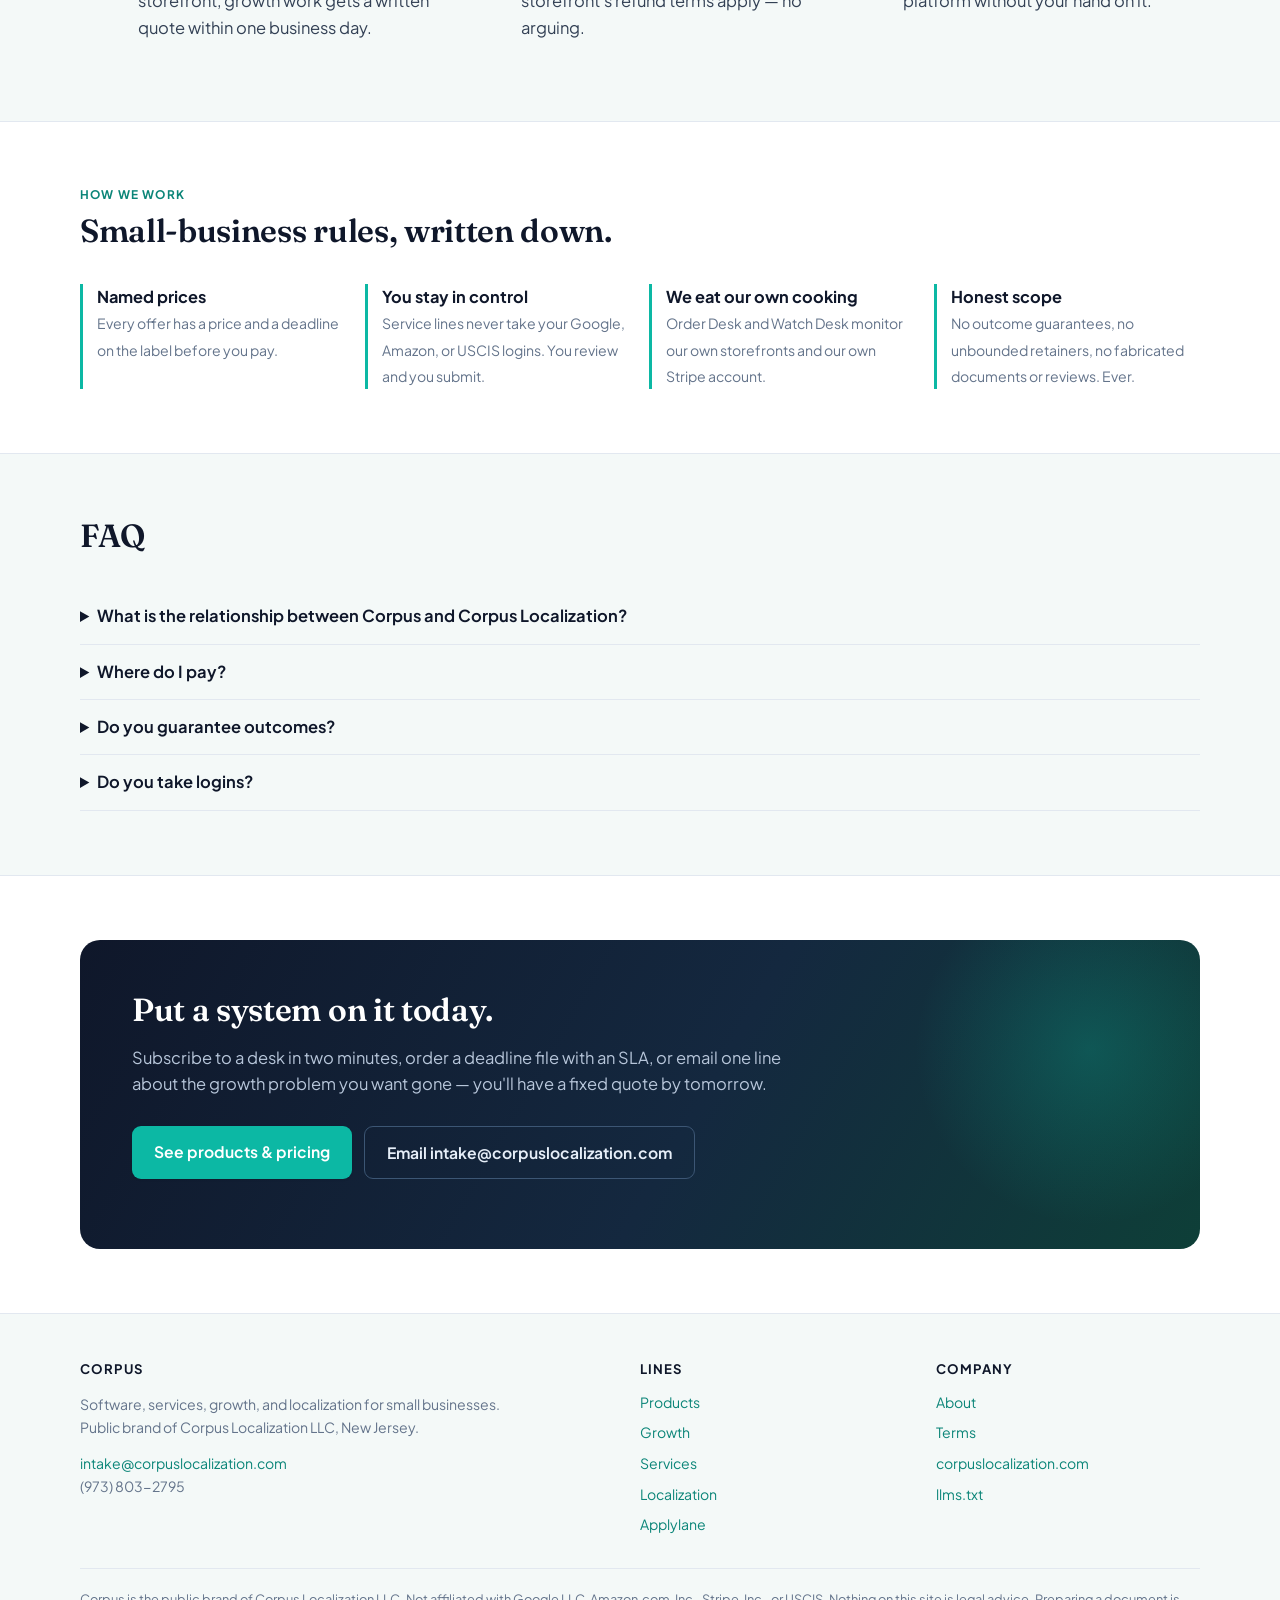
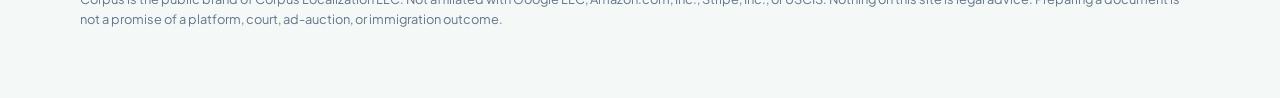
==== commit 4bf3cb63: "v6: advanced homepage (motion, console, ticker, stats, CTA band) across pages" ====
--- a/index.html
+++ b/index.html
@@ -4,11 +4,11 @@
   <meta charset="utf-8">
   <meta name="viewport" content="width=device-width, initial-scale=1">
   <title>Corpus — software, services, and growth for small business</title>
-  <meta name="description" content="Corpus builds and runs the unglamorous systems small businesses depend on: subscription monitoring software, deadline-file services, small-business growth work, and certified translations through Corpus Localization.">
+  <meta name="description" content="Corpus builds and runs the systems small businesses depend on: subscription monitoring software you can buy today, fixed-price deadline-file services, small-business growth work, and certified translations through Corpus Localization.">
   <link rel="canonical" href="https://corpushq.co/">
   <meta name="robots" content="index,follow">
   <meta property="og:title" content="Corpus — software, services, and growth for small business">
-  <meta property="og:description" content="Subscription products you can buy today, deadline-file services with named prices and SLAs, small-business growth work, and certified translations.">
+  <meta property="og:description" content="Subscription products with checkout today, deadline-file services with named prices and SLAs, growth work, and certified translations.">
   <meta property="og:url" content="https://corpushq.co/">
   <meta property="og:type" content="website">
   <meta property="og:site_name" content="Corpus">
@@ -16,7 +16,7 @@
   <link rel="preconnect" href="https://fonts.gstatic.com" crossorigin>
   <link href="https://fonts.googleapis.com/css2?family=Fraunces:opsz,wght@9..144,500;9..144,600&family=Plus+Jakarta+Sans:wght@400;500;600;700;800&display=swap" rel="stylesheet">
   <link rel="icon" type="image/png" href="corpus-mark.png">
-  <link rel="stylesheet" href="styles.css?v=4">
+  <link rel="stylesheet" href="styles.css?v=6">
   <script type="application/ld+json">
   {
     "@context": "https://schema.org",
@@ -49,43 +49,65 @@
   <main>
     <section class="hero">
       <div class="wrap">
-        <p class="eyebrow">Software · Services · Growth · Localization</p>
-        <h1>The systems your business runs on, built and watched for you.</h1>
-        <p class="lede">Corpus is one shop with four lines: subscription software you can buy today, fixed-price services delivered on a clock, growth work for small businesses, and certified translations through <strong>Corpus Localization</strong>. Named prices. Named deadlines. No unbounded retainers.</p>
-        <p class="cta-row">
-          <a class="btn" href="products">Browse products</a>
-          <a class="btn ghost" href="growth">Grow my business</a>
-        </p>
-        <p class="fine">Corpus is the public brand of Corpus Localization LLC (New Jersey). Not affiliated with Google, Amazon, Stripe, or USCIS.</p>
-      </div>
-    </section>
+        <div class="hero-grid">
+          <div>
+            <p class="eyebrow">Software · Services · Growth · Localization</p>
+            <h1>The systems your business runs on, built and watched for you.</h1>
+            <p class="lede">Corpus is one shop with four lines: subscription software you can buy today, fixed-price services delivered on a clock, growth work for small businesses, and certified translations through <strong>Corpus Localization</strong>. Named prices. Named deadlines. No unbounded retainers.</p>
+            <p class="cta-row">
+              <a class="btn" href="products">Browse products</a>
+              <a class="btn ghost" href="growth">Grow my business</a>
+            </p>
+            <p class="fine">Public brand of Corpus Localization LLC (New Jersey). Not affiliated with Google, Amazon, Stripe, or USCIS.</p>
+          </div>
+          <div class="reveal d1" aria-hidden="true">
+            <div class="console">
+              <div class="bar"><span class="dot2"></span><span class="dot2"></span><span class="dot2"></span><span>CORPUS DESKS — LIVE FEED</span></div>
+              <div class="body2">
+                <div class="alertline"><span class="pulse"></span> Stripe payment received — SLA clock started <small>60s alert</small></div>
+                <div class="alertline ok"><span class="pulse"></span> corpushq.co uptime + SSL — all checks passing <small>every 60s</small></div>
+                <div class="alertline warn"><span class="pulse"></span> Google listing fingerprint changed — review ping <small>≤15 min</small></div>
+                <div class="meter"><i></i></div>
+              </div>
+            </div>
+          </div>
+        </div>
+      </div>
+    </section>
+
+    <div class="ticker" aria-hidden="true">
+      <div class="ticker-track">
+        <span>Order Desk <b>$29/mo</b></span><span>Watch Desk <b>$12/mo</b></span><span>Applylane Starter <b>$49</b></span><span>Certified translations <b>$19.99/page</b></span><span>GBP appeal packet <b>$149 · 4h</b></span><span>Amazon Plan of Action <b>$299 · 6h</b></span><span>VPAT Sprint <b>$1,995 · 5 days</b></span><span>Landing pages · SEO · AI search <b>quoted in 1 day</b></span>
+        <span>Order Desk <b>$29/mo</b></span><span>Watch Desk <b>$12/mo</b></span><span>Applylane Starter <b>$49</b></span><span>Certified translations <b>$19.99/page</b></span><span>GBP appeal packet <b>$149 · 4h</b></span><span>Amazon Plan of Action <b>$299 · 6h</b></span><span>VPAT Sprint <b>$1,995 · 5 days</b></span><span>Landing pages · SEO · AI search <b>quoted in 1 day</b></span>
+      </div>
+    </div>
 
     <section id="lines">
       <div class="wrap">
-        <div class="section-head">
+        <div class="section-head reveal">
           <p class="kicker">What we sell</p>
           <h2>Four lines. One accountable shop.</h2>
         </div>
         <div class="cards">
-          <a class="card" href="products">
+          <a class="card reveal" href="products">
             <p class="meta">Subscriptions · from $12/mo</p>
             <h3>Products</h3>
-            <p>Built software your business subscribes to and uses the same day. Order Desk watches your Stripe payments and SLAs; Watch Desk watches uptime, listings, and reviews. Checkout is on this site.</p>
+            <p>Built software your business subscribes to and uses the same day. Order Desk watches your Stripe payments and SLAs; Watch Desk watches uptime, listings, and reviews; Applylane applies to jobs for you. Checkout is on this site.</p>
             <span class="go">See products &amp; pricing →</span>
           </a>
-          <a class="card" href="growth">
+          <a class="card reveal d1" href="growth">
             <p class="meta">Small-business growth</p>
             <h3>Growth</h3>
             <p>Landing pages that load fast and convert, SEO and AI-search (GEO) optimization, Google Ads tune-ups, and lead-source setup — scoped as fixed deliverables with a written quote in one business day.</p>
             <span class="go">See growth services →</span>
           </a>
-          <a class="card" href="services">
+          <a class="card reveal d2" href="services">
             <p class="meta">Fixed price · SLA on the label</p>
             <h3>Services</h3>
             <p>Deadline files a platform already asked you for: Google Business Profile appeal folders, Amazon Plans of Action, accessibility conformance reports, hearing binders. You review, you submit.</p>
             <span class="go">See services →</span>
           </a>
-          <a class="card" href="localization">
+          <a class="card reveal d3" href="localization">
             <p class="meta">Corpus Localization · $19.99/page</p>
             <h3>Localization</h3>
             <p>Certified translations in 65+ languages with a signed Certificate of Accuracy and 24-hour standard delivery. USCIS-purpose wording. Our longest-running line.</p>
@@ -95,15 +117,26 @@
       </div>
     </section>
 
-    <section class="alt" id="subscribe">
-      <div class="wrap">
-        <div class="section-head">
+    <section class="alt" id="numbers">
+      <div class="wrap">
+        <div class="stats">
+          <div class="stat reveal"><b>10</b><span>live checkouts on this site — every one a named price</span></div>
+          <div class="stat reveal d1"><b>60s</b><span>from a Stripe webhook or downtime to a Telegram alert</span></div>
+          <div class="stat reveal d2"><b>24h</b><span>standard delivery on certified translations, 65+ languages</span></div>
+          <div class="stat reveal d3"><b>1 day</b><span>to a written fixed-scope quote on any growth job</span></div>
+        </div>
+      </div>
+    </section>
+
+    <section id="subscribe">
+      <div class="wrap">
+        <div class="section-head reveal">
           <p class="kicker">Ready today</p>
           <h2>Subscription products with checkout on this page.</h2>
-          <p>Both run on our own infrastructure right now, watching our own money. 14-day money-back on either.</p>
+          <p>All running on our own infrastructure right now, watching our own money. 14-day money-back on every desk.</p>
         </div>
         <div class="pricing">
-          <div class="price-card featured">
+          <div class="price-card featured reveal">
             <p class="plan">Order Desk</p>
             <p class="for">For any business selling through Stripe Payment Links or Checkout</p>
             <p class="price">$29<small>/mo</small></p>
@@ -119,7 +152,7 @@
               <a class="btn ghost" href="https://orderdesk.corpuslocalization.com">Product site</a>
             </p>
           </div>
-          <div class="price-card">
+          <div class="price-card reveal d1">
             <p class="plan">Watch Desk</p>
             <p class="for">For local and online businesses that need to know when something breaks</p>
             <p class="price">$12<small>/mo</small></p>
@@ -136,44 +169,71 @@
             </p>
           </div>
         </div>
-        <p class="fine" style="margin-top:18px">Add-on desks (OpenClaw install, Instantly Desk, Seller Central Desk, Review Blast, Rank Grid, Card Retry) are on the <a href="products">products page</a>.</p>
+        <p class="fine reveal" style="margin-top:18px">Also live: <a href="/apply/">Applylane Starter</a> — $49 for 50 auto-applied job applications — and six specialist add-on desks on the <a href="products">products page</a>.</p>
+      </div>
+    </section>
+
+    <section class="alt" id="how">
+      <div class="wrap">
+        <div class="section-head reveal">
+          <p class="kicker">How buying works</p>
+          <h2>Three steps, no discovery-call theater.</h2>
+        </div>
+        <div class="steps">
+          <div class="step reveal"><h3>Pick the job</h3><p>Every offer has a price and a deadline on the label — subscriptions check out instantly, services check out on their storefront, growth work gets a written quote within one business day.</p></div>
+          <div class="step reveal d1"><h3>We build and watch</h3><p>Humans plus our own agents do the work; our own monitoring watches the delivery clock. If we blow an SLA, the storefront's refund terms apply — no arguing.</p></div>
+          <div class="step reveal d2"><h3>You stay in control</h3><p>You review and you submit. Service lines never take your Google, Amazon, or USCIS logins, and nothing ships to a platform without your hand on it.</p></div>
+        </div>
       </div>
     </section>
 
     <section id="why">
       <div class="wrap">
-        <div class="section-head">
+        <div class="section-head reveal">
           <p class="kicker">How we work</p>
           <h2>Small-business rules, written down.</h2>
         </div>
         <div class="trust">
-          <div><strong>Named prices</strong><span>Every offer has a price and a deadline on the label before you pay.</span></div>
-          <div><strong>You stay in control</strong><span>Service lines never take your Google, Amazon, or USCIS logins. You review and you submit.</span></div>
-          <div><strong>We eat our own cooking</strong><span>Order Desk and Watch Desk monitor our own storefronts and our own Stripe account.</span></div>
-          <div><strong>Honest scope</strong><span>No outcome guarantees, no unbounded retainers, no fabricated documents or reviews. Ever.</span></div>
+          <div class="reveal"><strong>Named prices</strong><span>Every offer has a price and a deadline on the label before you pay.</span></div>
+          <div class="reveal d1"><strong>You stay in control</strong><span>Service lines never take your Google, Amazon, or USCIS logins. You review and you submit.</span></div>
+          <div class="reveal d2"><strong>We eat our own cooking</strong><span>Order Desk and Watch Desk monitor our own storefronts and our own Stripe account.</span></div>
+          <div class="reveal d3"><strong>Honest scope</strong><span>No outcome guarantees, no unbounded retainers, no fabricated documents or reviews. Ever.</span></div>
         </div>
       </div>
     </section>
 
     <section class="alt" id="faq">
       <div class="wrap">
-        <div class="section-head"><h2>FAQ</h2></div>
-        <details>
+        <div class="section-head reveal"><h2>FAQ</h2></div>
+        <details class="reveal">
           <summary>What is the relationship between Corpus and Corpus Localization?</summary>
           <p>One company. Corpus is the public brand of Corpus Localization LLC, a New Jersey company. Certified translations ship under the Corpus Localization name; software, services, and growth work ship under Corpus. Invoices say Corpus Localization LLC.</p>
         </details>
-        <details>
+        <details class="reveal">
           <summary>Where do I pay?</summary>
-          <p>Subscription products check out right here through Stripe. Deadline-file services check out on their own storefront pages, linked from the <a href="services">services page</a>. Translations are quoted and ordered at corpuslocalization.com. Growth work is quoted by email first, then invoiced through Stripe.</p>
-        </details>
-        <details>
+          <p>Subscription products and Applylane check out right here through Stripe. Deadline-file services check out on their own storefront pages, linked from the <a href="services">services page</a>. Translations are quoted and ordered at corpuslocalization.com. Growth work is quoted by email first, then invoiced through Stripe.</p>
+        </details>
+        <details class="reveal">
           <summary>Do you guarantee outcomes?</summary>
           <p>No. We guarantee the deliverable and the deadline: the packet, the report, the page, the alert. Nobody can honestly guarantee what Google, Amazon, a court, or an ad auction decides, and we do not.</p>
         </details>
-        <details>
+        <details class="reveal">
           <summary>Do you take logins?</summary>
           <p>Service lines never take Google, Amazon, or USCIS logins. Watch Desk's Seller Central Desk add-on is the one exception, with its own terms on the products page — you own the account and can revoke access at any time.</p>
         </details>
+      </div>
+    </section>
+
+    <section id="cta">
+      <div class="wrap">
+        <div class="cta-band reveal">
+          <h2>Put a system on it today.</h2>
+          <p>Subscribe to a desk in two minutes, order a deadline file with an SLA, or email one line about the growth problem you want gone — you'll have a fixed quote by tomorrow.</p>
+          <p class="cta-row">
+            <a class="btn" href="products">See products &amp; pricing</a>
+            <a class="btn ghost" href="mailto:intake@corpuslocalization.com?subject=GROWTH%20QUOTE">Email intake@corpuslocalization.com</a>
+          </p>
+        </div>
       </div>
     </section>
   </main>
@@ -193,6 +253,7 @@
             <li><a href="growth">Growth</a></li>
             <li><a href="services">Services</a></li>
             <li><a href="localization">Localization</a></li>
+            <li><a href="/apply/">Applylane</a></li>
           </ul>
         </div>
         <div>
@@ -208,5 +269,6 @@
       <p class="legal">Corpus is the public brand of Corpus Localization LLC. Not affiliated with Google LLC, Amazon.com, Inc., Stripe, Inc., or USCIS. Nothing on this site is legal advice. Preparing a document is not a promise of a platform, court, ad-auction, or immigration outcome.</p>
     </div>
   </footer>
+  <script src="motion.js" defer></script>
 </body>
 </html>
--- a/styles.css
+++ b/styles.css
@@ -199,3 +199,181 @@
   .hero { padding: 56px 0 48px; }
   .trust { grid-template-columns: 1fr; }
 }
+
+/* ---------- Meta quiz funnel (/check) ---------- */
+.skip {
+  position: absolute; left: -999px; top: 12px;
+}
+.skip:focus { left: 12px; z-index: 30; background: #fff; padding: 8px 12px; border-radius: 6px; }
+.funnel-hero { min-height: calc(100svh - 64px); display: grid; align-content: center; }
+.brand-hero {
+  font-family: var(--display);
+  font-weight: 600;
+  font-size: clamp(1.9rem, 5vw, 2.8rem);
+  color: var(--ink);
+  letter-spacing: -0.02em;
+  margin: 0 0 18px;
+  max-width: 14ch;
+  line-height: 1.05;
+}
+.funnel-hero h1 {
+  font-size: clamp(1.35rem, 3.2vw, 1.85rem);
+  max-width: 22ch;
+  font-family: var(--font);
+  font-weight: 700;
+}
+.quiz { padding: 28px 0 72px; min-height: 70svh; }
+.quiz-wrap { width: min(720px, calc(100% - 40px)); }
+.quiz-top { display: flex; align-items: center; justify-content: space-between; gap: 16px; margin-bottom: 22px; }
+.quiz-kicker {
+  margin: 0;
+  font-size: .78rem; font-weight: 700; letter-spacing: .06em;
+  text-transform: uppercase; color: var(--accent-ink);
+}
+.progress {
+  flex: 1; max-width: 160px; height: 4px; border-radius: 99px;
+  background: var(--line); overflow: hidden; margin-left: auto;
+}
+.progress > i { display: block; height: 100%; width: 0; background: var(--accent); transition: width .3s ease; }
+.step h2 { margin-bottom: 6px; }
+.hint { color: var(--muted); margin: 0 0 18px; }
+.options { display: grid; gap: 10px; }
+.option {
+  width: 100%; text-align: left; cursor: pointer;
+  border: 1px solid var(--line); background: #fff; border-radius: 12px;
+  padding: 14px 16px; font: inherit; color: var(--ink);
+  transition: border-color .15s ease, box-shadow .15s ease, transform .12s ease;
+}
+.option strong { display: block; font-weight: 750; margin-bottom: 2px; }
+.option span { color: var(--muted); font-size: .92rem; }
+.option:hover, .option:focus-visible {
+  border-color: var(--accent);
+  box-shadow: 0 0 0 3px var(--accent-soft);
+  outline: none; transform: translateY(-1px);
+}
+.result {
+  background: #fff; border: 1px solid var(--line); border-radius: 16px; padding: 24px;
+}
+.result .eyebrow {
+  display: inline-block; margin-bottom: 10px;
+}
+.summary { list-style: none; padding: 0; margin: 0 0 18px; }
+.summary li {
+  display: flex; justify-content: space-between; gap: 12px;
+  padding: 10px 0; border-bottom: 1px solid var(--line); font-size: .95rem;
+}
+.summary li span:last-child { font-weight: 650; color: var(--ink); text-align: right; }
+button.btn { border: 0; cursor: pointer; font: inherit; }
+@media (prefers-reduced-motion: reduce) {
+  .option, .progress > i, .btn { transition: none; }
+}
+
+/* ========== v6: advanced motion + visuals ========== */
+@media (prefers-reduced-motion: no-preference) {
+  .reveal { opacity: 0; transform: translateY(18px); transition: opacity .6s ease, transform .6s ease; }
+  .reveal.in { opacity: 1; transform: none; }
+  .reveal.d1 { transition-delay: .08s; } .reveal.d2 { transition-delay: .16s; }
+  .reveal.d3 { transition-delay: .24s; } .reveal.d4 { transition-delay: .32s; }
+}
+.top.scrolled { box-shadow: 0 6px 24px rgba(15,23,42,.08); }
+
+/* hero atmosphere */
+.hero { position: relative; overflow: hidden; }
+.hero .wrap { position: relative; z-index: 2; }
+.hero::before {
+  content: ""; position: absolute; inset: -20% -10% auto auto;
+  width: 720px; height: 720px; border-radius: 50%;
+  background: radial-gradient(circle at 30% 30%, rgba(12,184,164,.16), transparent 60%),
+              radial-gradient(circle at 70% 60%, rgba(15,23,42,.06), transparent 65%);
+  animation: drift 16s ease-in-out infinite alternate;
+  pointer-events: none;
+}
+.hero::after {
+  content: ""; position: absolute; inset: 0;
+  background-image: linear-gradient(rgba(15,23,42,.035) 1px, transparent 1px),
+                    linear-gradient(90deg, rgba(15,23,42,.035) 1px, transparent 1px);
+  background-size: 44px 44px;
+  mask-image: radial-gradient(720px 480px at 75% 20%, #000 0%, transparent 70%);
+  pointer-events: none;
+}
+@keyframes drift { from { transform: translate3d(0,0,0) scale(1); } to { transform: translate3d(-50px,36px,0) scale(1.07); } }
+
+.hero-grid { display: grid; grid-template-columns: minmax(0,1.05fr) minmax(0,.95fr); gap: 48px; align-items: center; }
+
+/* ticker */
+.ticker { border-block: 1px solid var(--line); background: var(--soft); overflow: hidden; padding: 12px 0; }
+.ticker-track { display: flex; gap: 44px; width: max-content; animation: ticker 36s linear infinite; }
+.ticker span { white-space: nowrap; font-size: .85rem; font-weight: 600; color: var(--muted); letter-spacing: .04em; }
+.ticker b { color: var(--accent-ink); font-weight: 700; }
+@keyframes ticker { from { transform: translateX(0); } to { transform: translateX(-50%); } }
+@media (prefers-reduced-motion: reduce) { .ticker-track { animation: none; } }
+
+/* product console mock */
+.console {
+  background: #0f1b2d;
+  border: 1px solid #1e2f47; border-radius: 16px;
+  box-shadow: 0 30px 70px rgba(15,23,42,.28);
+  overflow: hidden; font-size: .84rem;
+  transform: rotate(.6deg);
+}
+.console .bar { display: flex; align-items: center; gap: 8px; padding: 11px 16px; background: #0b1524; border-bottom: 1px solid #1e2f47; }
+.console .dot2 { width: 10px; height: 10px; border-radius: 50%; background: #243853; }
+.console .bar .dot2 { background: #243853; }
+.console .bar span { color: #7d90ac; font-size: .74rem; font-weight: 600; letter-spacing: .06em; margin-left: 6px; }
+.console .body2 { padding: 16px; display: grid; gap: 10px; }
+.alertline {
+  display: flex; align-items: center; gap: 10px;
+  background: #12233b; border: 1px solid #1e2f47; border-radius: 10px;
+  padding: 10px 14px; color: #dbe7f5;
+}
+.alertline .pulse {
+  width: 9px; height: 9px; border-radius: 50%; background: var(--accent); flex: none;
+  box-shadow: 0 0 0 0 rgba(12,184,164,.5); animation: pulse 2.2s ease-out infinite;
+}
+.alertline.ok .pulse { animation-delay: .7s; }
+.alertline.warn .pulse { background: #f5b64c; box-shadow: 0 0 0 0 rgba(245,182,76,.45); animation-delay: 1.3s; }
+.alertline small { color: #7d90ac; margin-left: auto; white-space: nowrap; }
+@keyframes pulse { 0% { box-shadow: 0 0 0 0 rgba(12,184,164,.5);} 70% { box-shadow: 0 0 0 11px rgba(12,184,164,0);} 100% { box-shadow: 0 0 0 0 rgba(12,184,164,0);} }
+.console .meter { height: 6px; border-radius: 99px; background: #1e2f47; overflow: hidden; }
+.console .meter i { display: block; height: 100%; width: 0; border-radius: 99px; background: linear-gradient(90deg, var(--accent), #56d9c6); animation: fill 2.4s .5s ease-out forwards; }
+@keyframes fill { to { width: 86%; } }
+@media (prefers-reduced-motion: reduce) { .alertline .pulse { animation: none; } .console .meter i { width: 86%; animation: none; } }
+
+/* stat band */
+.stats { display: grid; grid-template-columns: repeat(4,1fr); gap: 20px; }
+.stat { border-top: 3px solid var(--accent); padding-top: 14px; }
+.stat b { display: block; font-family: var(--display); font-weight: 600; font-size: 2rem; color: var(--ink); letter-spacing: -0.02em; }
+.stat span { color: var(--muted); font-size: .88rem; }
+
+/* CTA band */
+.cta-band {
+  background: linear-gradient(120deg, #0f172a 0%, #14283f 55%, #0e3f38 100%);
+  border-radius: 20px; padding: 52px; color: #e6eef8;
+  position: relative; overflow: hidden;
+}
+.cta-band::after {
+  content: ""; position: absolute; right: -80px; top: -80px; width: 380px; height: 380px; border-radius: 50%;
+  background: radial-gradient(circle, rgba(12,184,164,.25), transparent 65%);
+}
+.cta-band h2 { color: #fff; max-width: 24ch; }
+.cta-band p { color: #b7c6da; max-width: 58ch; }
+.cta-band .btn { background: var(--accent); }
+.cta-band .btn:hover { background: var(--accent-2); }
+.cta-band .btn.ghost { background: transparent; color: #e6eef8; border-color: #3c5674; }
+.cta-band .btn.ghost:hover { border-color: var(--accent); color: #fff; }
+
+.step { counter-increment: step; position: relative; padding-left: 58px; }
+.step::before {
+  content: counter(step, decimal-leading-zero);
+  position: absolute; left: 0; top: 2px;
+  font-family: var(--display); font-weight: 600; font-size: 1.5rem; color: var(--accent);
+}
+.steps { counter-reset: step; display: grid; grid-template-columns: repeat(3,1fr); gap: 28px; }
+
+@media (max-width: 920px) {
+  .hero-grid { grid-template-columns: 1fr; }
+  .console { transform: none; }
+  .stats { grid-template-columns: repeat(2,1fr); }
+  .steps { grid-template-columns: 1fr; }
+  .cta-band { padding: 34px 24px; }
+}
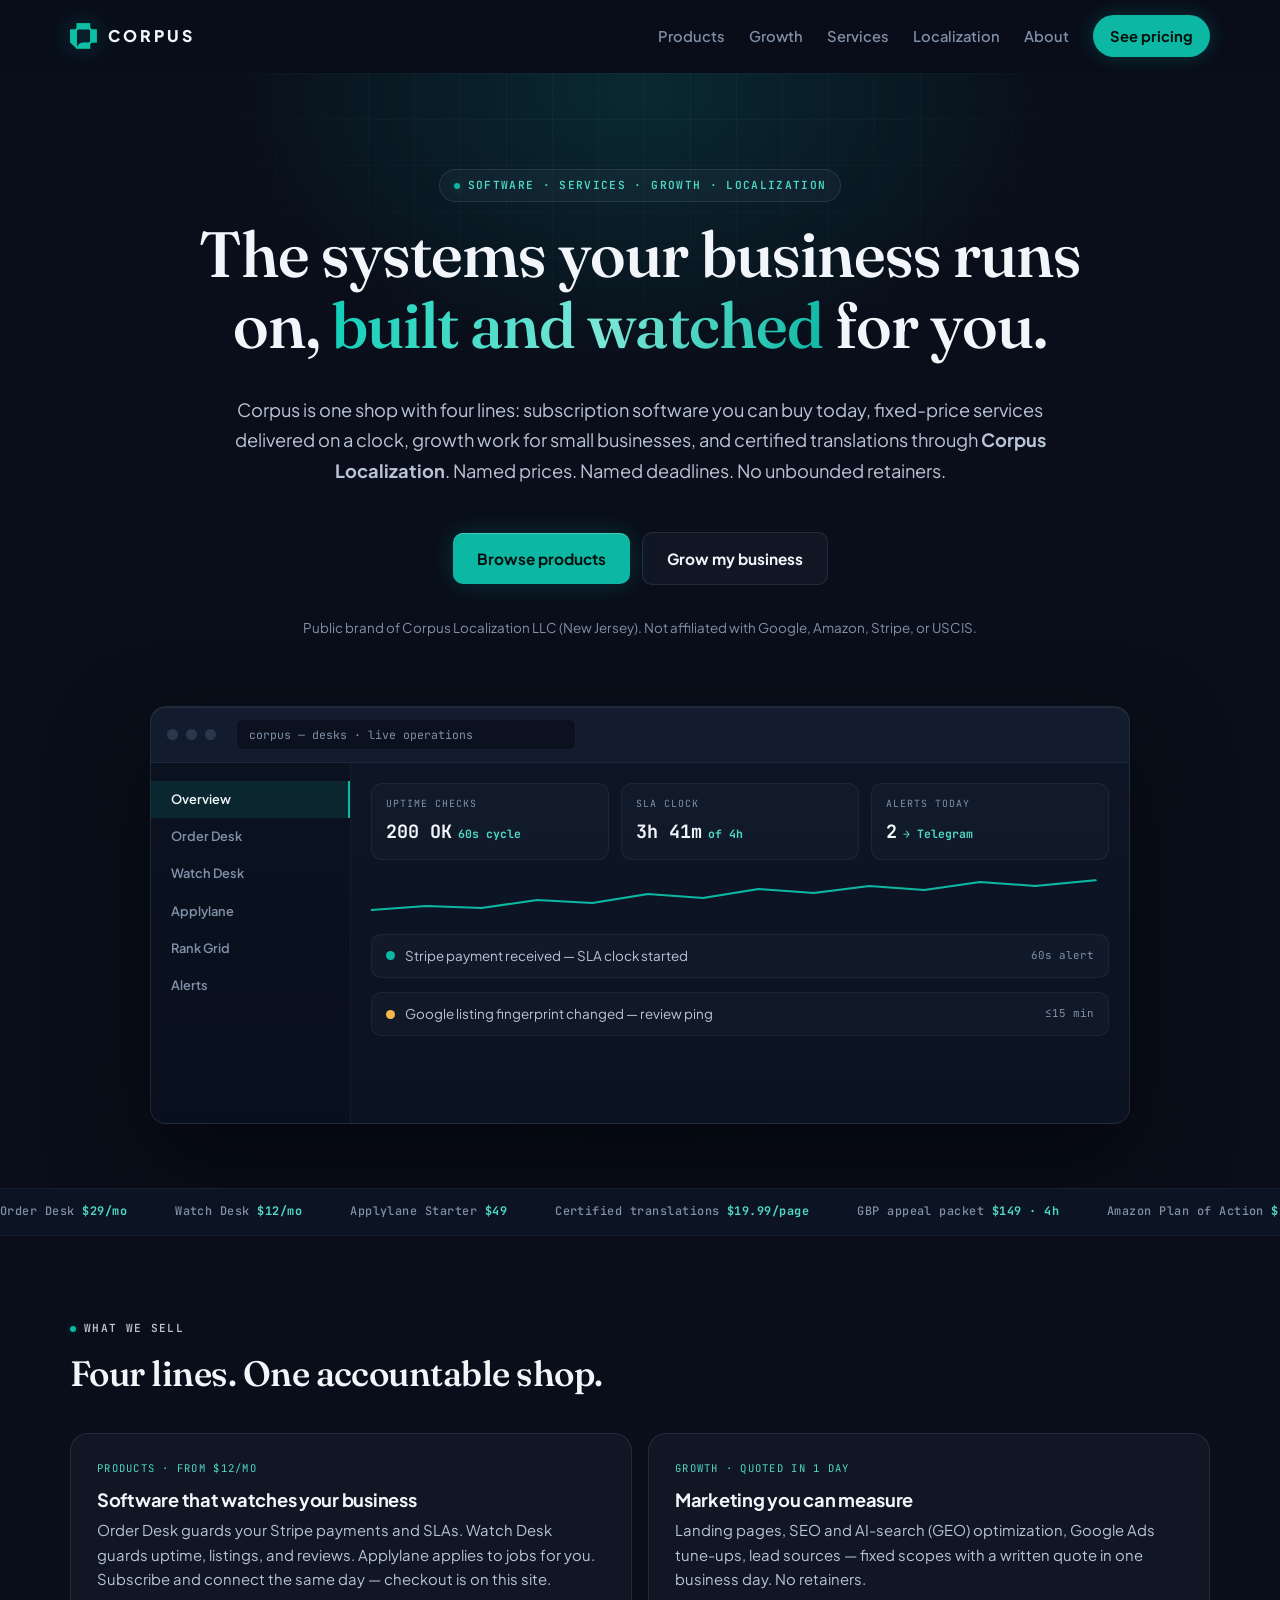
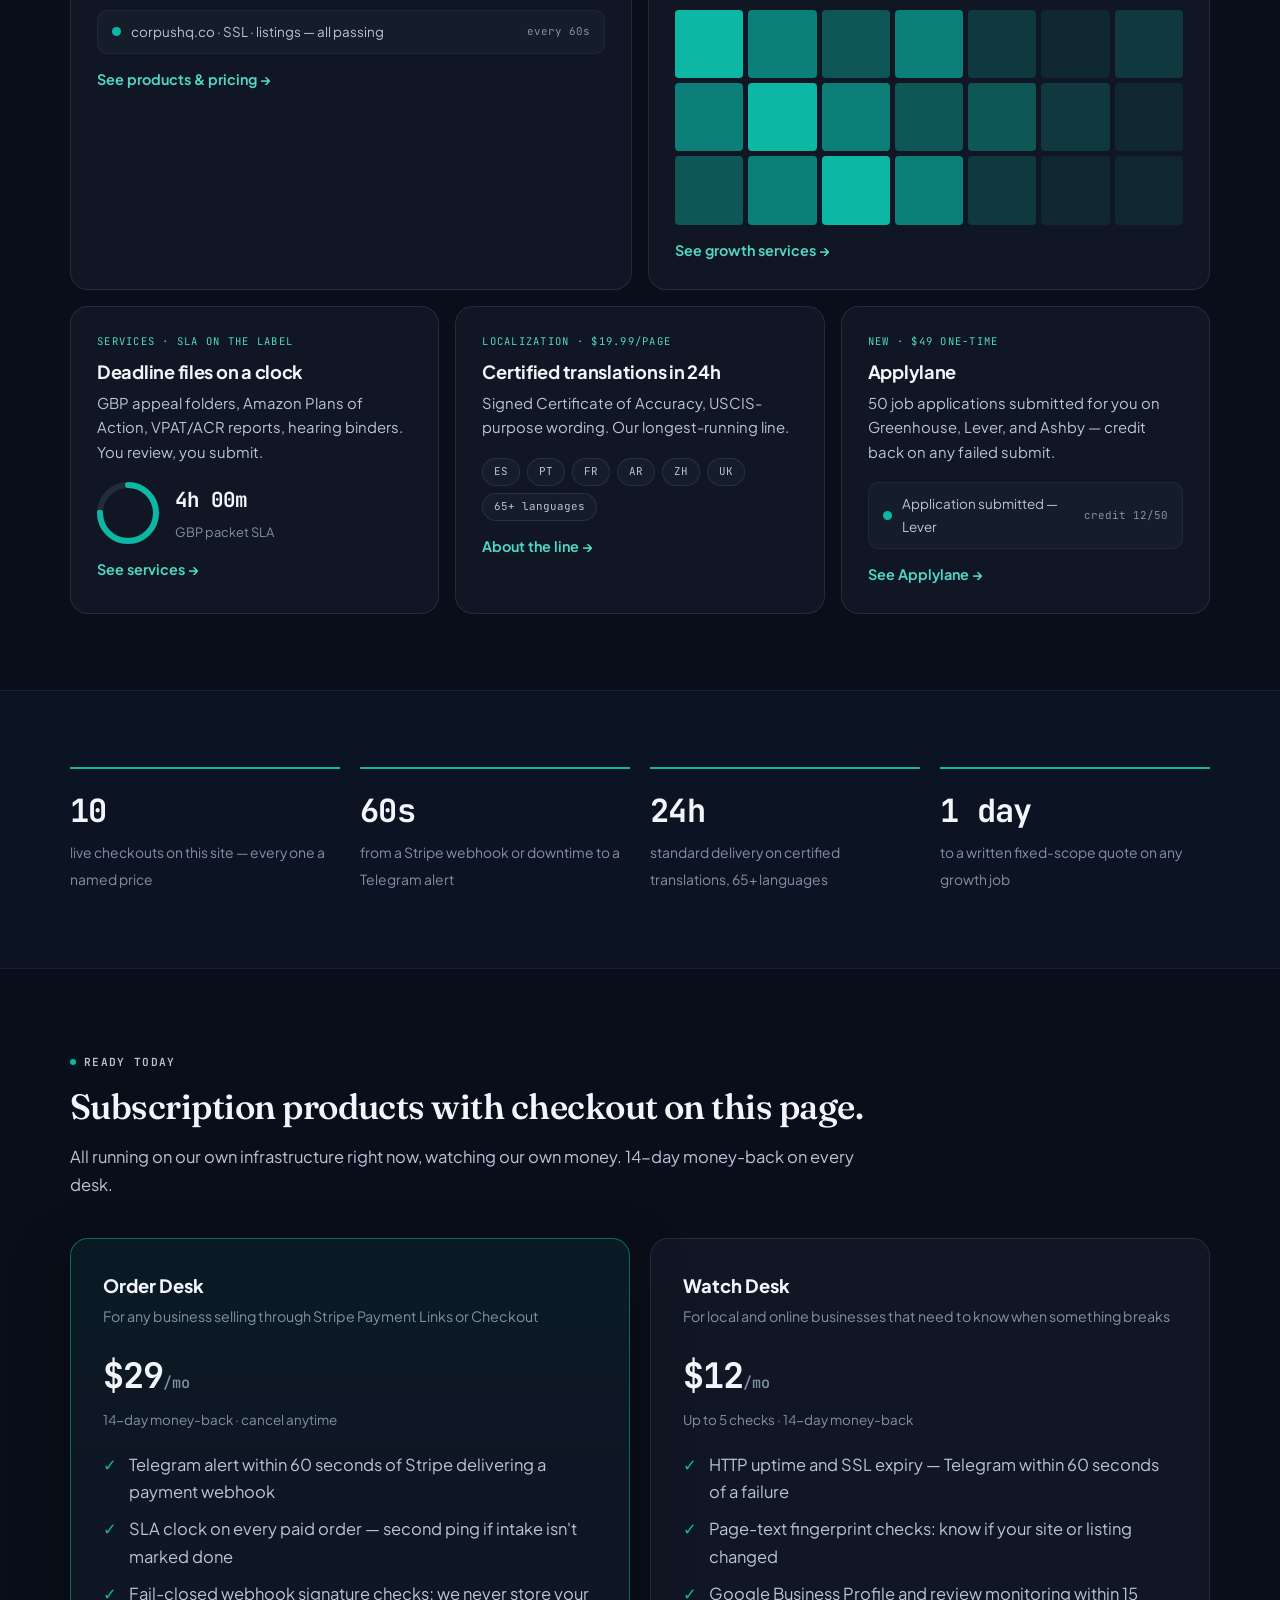
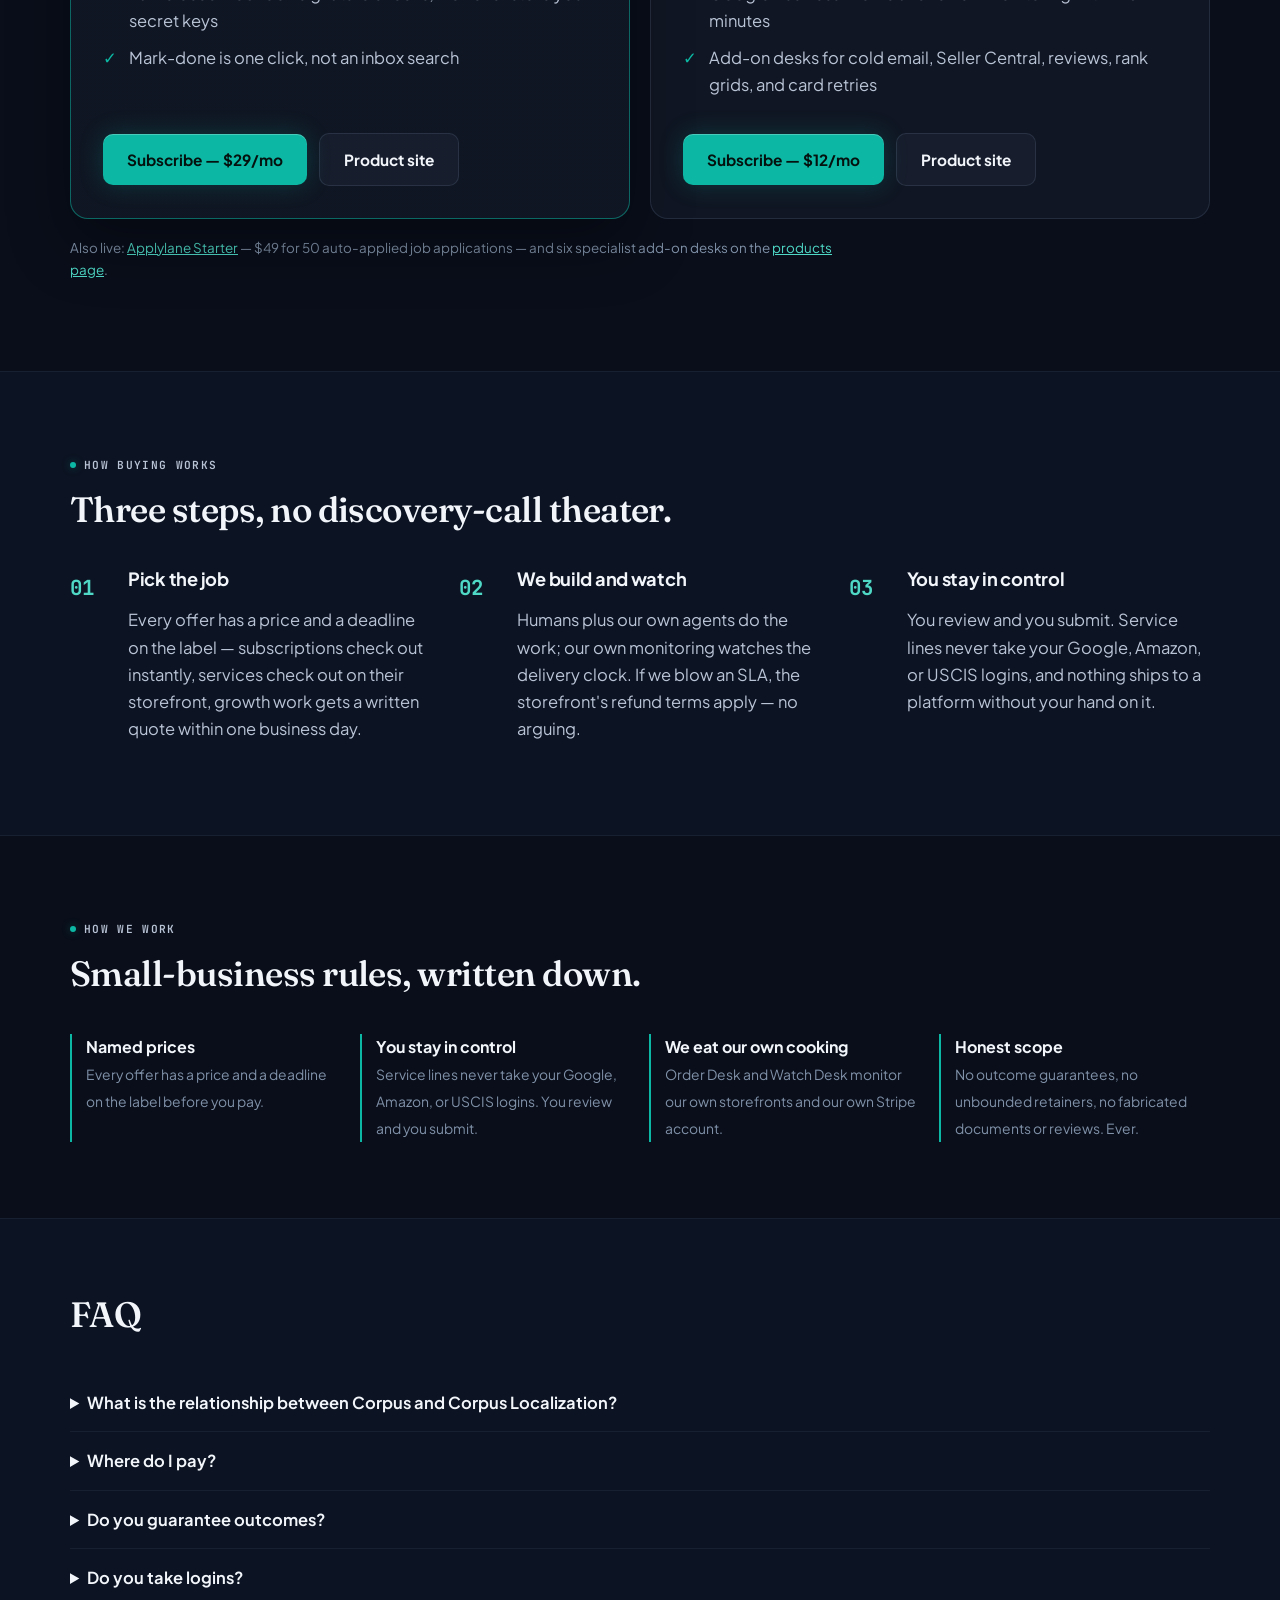
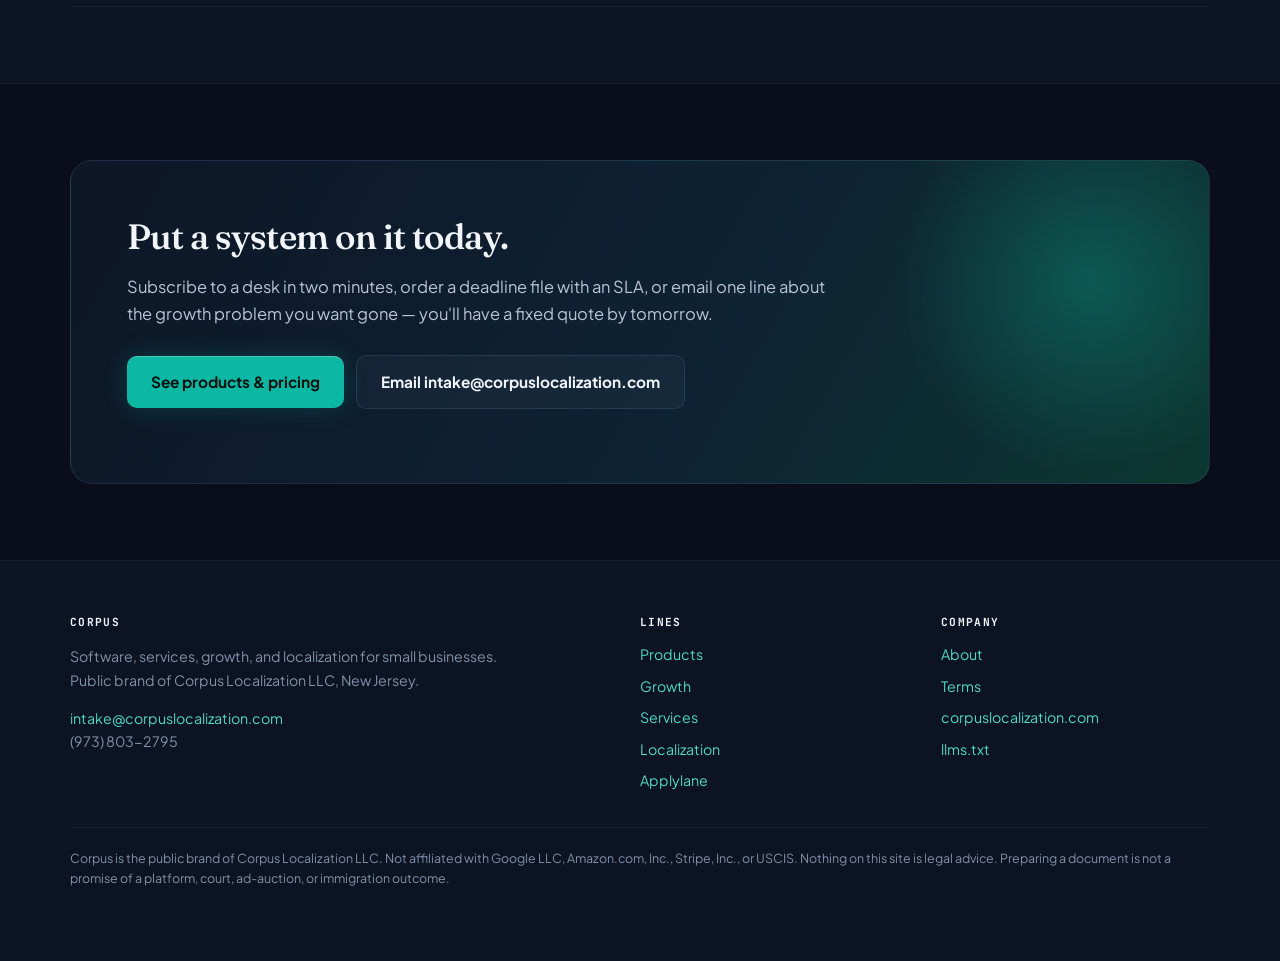
==== commit 58f0db78: "v7: dark product-cinematic redesign (app-window hero, bento, spotlight, mono accents)" ====
--- a/index.html
+++ b/index.html
@@ -14,9 +14,9 @@
   <meta property="og:site_name" content="Corpus">
   <link rel="preconnect" href="https://fonts.googleapis.com">
   <link rel="preconnect" href="https://fonts.gstatic.com" crossorigin>
-  <link href="https://fonts.googleapis.com/css2?family=Fraunces:opsz,wght@9..144,500;9..144,600&family=Plus+Jakarta+Sans:wght@400;500;600;700;800&display=swap" rel="stylesheet">
+  <link href="https://fonts.googleapis.com/css2?family=Fraunces:opsz,wght@9..144,500;9..144,600&family=Plus+Jakarta+Sans:wght@400;500;600;700;800&family=JetBrains+Mono:wght@500;700&display=swap" rel="stylesheet">
   <link rel="icon" type="image/png" href="corpus-mark.png">
-  <link rel="stylesheet" href="styles.css?v=6">
+  <link rel="stylesheet" href="styles.css?v=7">
   <script type="application/ld+json">
   {
     "@context": "https://schema.org",
@@ -49,25 +49,37 @@
   <main>
     <section class="hero">
       <div class="wrap">
-        <div class="hero-grid">
-          <div>
-            <p class="eyebrow">Software · Services · Growth · Localization</p>
-            <h1>The systems your business runs on, built and watched for you.</h1>
-            <p class="lede">Corpus is one shop with four lines: subscription software you can buy today, fixed-price services delivered on a clock, growth work for small businesses, and certified translations through <strong>Corpus Localization</strong>. Named prices. Named deadlines. No unbounded retainers.</p>
-            <p class="cta-row">
-              <a class="btn" href="products">Browse products</a>
-              <a class="btn ghost" href="growth">Grow my business</a>
-            </p>
-            <p class="fine">Public brand of Corpus Localization LLC (New Jersey). Not affiliated with Google, Amazon, Stripe, or USCIS.</p>
-          </div>
-          <div class="reveal d1" aria-hidden="true">
-            <div class="console">
-              <div class="bar"><span class="dot2"></span><span class="dot2"></span><span class="dot2"></span><span>CORPUS DESKS — LIVE FEED</span></div>
-              <div class="body2">
+        <div class="hero-center">
+          <p class="eyebrow">Software · Services · Growth · Localization</p>
+          <h1>The systems your business runs on, <span class="grad">built and watched</span> for you.</h1>
+          <p class="lede">Corpus is one shop with four lines: subscription software you can buy today, fixed-price services delivered on a clock, growth work for small businesses, and certified translations through <strong>Corpus Localization</strong>. Named prices. Named deadlines. No unbounded retainers.</p>
+          <p class="cta-row">
+            <a class="btn" href="products">Browse products</a>
+            <a class="btn ghost" href="growth">Grow my business</a>
+          </p>
+          <p class="fine">Public brand of Corpus Localization LLC (New Jersey). Not affiliated with Google, Amazon, Stripe, or USCIS.</p>
+        </div>
+        <div class="appwin-holder reveal" aria-hidden="true">
+          <div class="appwin">
+            <div class="chrome"><i></i><i></i><i></i><span class="url">corpus — desks · live operations</span></div>
+            <div class="lay">
+              <div class="side">
+                <a class="on" href="#">Overview</a>
+                <a href="#">Order Desk</a>
+                <a href="#">Watch Desk</a>
+                <a href="#">Applylane</a>
+                <a href="#">Rank Grid</a>
+                <a href="#">Alerts</a>
+              </div>
+              <div class="main2">
+                <div class="kpis">
+                  <div class="kpi"><small>Uptime checks</small><b>200 OK<em>60s cycle</em></b></div>
+                  <div class="kpi"><small>SLA clock</small><b>3h 41m<em>of 4h</em></b></div>
+                  <div class="kpi"><small>Alerts today</small><b>2<em>→ Telegram</em></b></div>
+                </div>
+                <svg class="spark" viewBox="0 0 400 46" preserveAspectRatio="none"><polyline points="0,36 30,32 60,34 90,26 120,29 150,20 180,24 210,15 240,19 270,12 300,16 330,8 360,12 400,5"/></svg>
                 <div class="alertline"><span class="pulse"></span> Stripe payment received — SLA clock started <small>60s alert</small></div>
-                <div class="alertline ok"><span class="pulse"></span> corpushq.co uptime + SSL — all checks passing <small>every 60s</small></div>
                 <div class="alertline warn"><span class="pulse"></span> Google listing fingerprint changed — review ping <small>≤15 min</small></div>
-                <div class="meter"><i></i></div>
               </div>
             </div>
           </div>
@@ -88,30 +100,54 @@
           <p class="kicker">What we sell</p>
           <h2>Four lines. One accountable shop.</h2>
         </div>
-        <div class="cards">
-          <a class="card reveal" href="products">
-            <p class="meta">Subscriptions · from $12/mo</p>
-            <h3>Products</h3>
-            <p>Built software your business subscribes to and uses the same day. Order Desk watches your Stripe payments and SLAs; Watch Desk watches uptime, listings, and reviews; Applylane applies to jobs for you. Checkout is on this site.</p>
+        <div class="bento">
+          <a class="b-card w3 reveal" href="products">
+            <span class="meta">Products · from $12/mo</span>
+            <h3>Software that watches your business</h3>
+            <p>Order Desk guards your Stripe payments and SLAs. Watch Desk guards uptime, listings, and reviews. Applylane applies to jobs for you. Subscribe and connect the same day — checkout is on this site.</p>
+            <div class="b-visual">
+              <div class="alertline"><span class="pulse"></span> corpushq.co · SSL · listings — all passing <small>every 60s</small></div>
+            </div>
             <span class="go">See products &amp; pricing →</span>
           </a>
-          <a class="card reveal d1" href="growth">
-            <p class="meta">Small-business growth</p>
-            <h3>Growth</h3>
-            <p>Landing pages that load fast and convert, SEO and AI-search (GEO) optimization, Google Ads tune-ups, and lead-source setup — scoped as fixed deliverables with a written quote in one business day.</p>
+          <a class="b-card w3 reveal d1" href="growth">
+            <span class="meta">Growth · quoted in 1 day</span>
+            <h3>Marketing you can measure</h3>
+            <p>Landing pages, SEO and AI-search (GEO) optimization, Google Ads tune-ups, lead sources — fixed scopes with a written quote in one business day. No retainers.</p>
+            <div class="b-visual gridcells" aria-hidden="true">
+              <i></i><i class="c2"></i><i class="c3"></i><i class="c2"></i><i class="c4"></i><i class="c5"></i><i class="c4"></i>
+              <i class="c2"></i><i></i><i class="c2"></i><i class="c3"></i><i class="c3"></i><i class="c4"></i><i class="c5"></i>
+              <i class="c3"></i><i class="c2"></i><i></i><i class="c2"></i><i class="c4"></i><i class="c5"></i><i class="c5"></i>
+            </div>
             <span class="go">See growth services →</span>
           </a>
-          <a class="card reveal d2" href="services">
-            <p class="meta">Fixed price · SLA on the label</p>
-            <h3>Services</h3>
-            <p>Deadline files a platform already asked you for: Google Business Profile appeal folders, Amazon Plans of Action, accessibility conformance reports, hearing binders. You review, you submit.</p>
+          <a class="b-card w2 reveal" href="services">
+            <span class="meta">Services · SLA on the label</span>
+            <h3>Deadline files on a clock</h3>
+            <p>GBP appeal folders, Amazon Plans of Action, VPAT/ACR reports, hearing binders. You review, you submit.</p>
+            <div class="b-visual slatimer">
+              <svg class="ring" width="62" height="62" viewBox="0 0 62 62"><circle class="track" cx="31" cy="31" r="28"/><circle class="val" cx="31" cy="31" r="28"/></svg>
+              <div><b>4h 00m</b><span>GBP packet SLA</span></div>
+            </div>
             <span class="go">See services →</span>
           </a>
-          <a class="card reveal d3" href="localization">
-            <p class="meta">Corpus Localization · $19.99/page</p>
-            <h3>Localization</h3>
-            <p>Certified translations in 65+ languages with a signed Certificate of Accuracy and 24-hour standard delivery. USCIS-purpose wording. Our longest-running line.</p>
-            <span class="go">About the localization line →</span>
+          <a class="b-card w2 reveal d1" href="localization">
+            <span class="meta">Localization · $19.99/page</span>
+            <h3>Certified translations in 24h</h3>
+            <p>Signed Certificate of Accuracy, USCIS-purpose wording. Our longest-running line.</p>
+            <div class="b-visual langchips" aria-hidden="true">
+              <span>ES</span><span>PT</span><span>FR</span><span>AR</span><span>ZH</span><span>UK</span><span>65+ languages</span>
+            </div>
+            <span class="go">About the line →</span>
+          </a>
+          <a class="b-card w2 reveal d2" href="/apply/">
+            <span class="meta">New · $49 one-time</span>
+            <h3>Applylane</h3>
+            <p>50 job applications submitted for you on Greenhouse, Lever, and Ashby — credit back on any failed submit.</p>
+            <div class="b-visual">
+              <div class="alertline"><span class="pulse"></span> Application submitted — Lever <small>credit 12/50</small></div>
+            </div>
+            <span class="go">See Applylane →</span>
           </a>
         </div>
       </div>
--- a/styles.css
+++ b/styles.css
@@ -1,17 +1,23 @@
 :root {
-  --ink: #0F172A;
-  --body: #334155;
-  --muted: #64748b;
-  --bg: #ffffff;
-  --soft: #f4f9f8;
-  --line: #e2e8f0;
+  --bg: #090e1a;
+  --bg-2: #0c1322;
+  --panel: rgba(148, 178, 215, 0.05);
+  --panel-2: rgba(148, 178, 215, 0.085);
+  --line: rgba(148, 178, 215, 0.14);
+  --line-soft: rgba(148, 178, 215, 0.08);
+  --ink: #f2f6fb;
+  --body: #b9c4d6;
+  --muted: #8091a8;
   --accent: #0cb8a4;
-  --accent-2: #0aa392;
-  --accent-ink: #0b8578;
-  --accent-soft: #e6f7f4;
-  --good: #0aa392;
+  --accent-2: #10cfb8;
+  --accent-ink: #4fd8c6;
+  --accent-soft: rgba(12, 184, 164, 0.12);
+  --glow: rgba(12, 184, 164, 0.35);
+  --good: #10cfb8;
+  --warn: #f5b64c;
   --font: "Plus Jakarta Sans", "Segoe UI", system-ui, -apple-system, sans-serif;
   --display: "Fraunces", Georgia, serif;
+  --mono: "JetBrains Mono", ui-monospace, "SF Mono", Menlo, monospace;
 }
 * { box-sizing: border-box; }
 html { scroll-behavior: smooth; }
@@ -21,359 +27,407 @@
   background: var(--bg);
   font-family: var(--font);
   font-size: 16.5px;
-  line-height: 1.6;
+  line-height: 1.65;
   -webkit-font-smoothing: antialiased;
 }
-.wrap { width: min(1120px, calc(100% - 40px)); margin: 0 auto; }
+::selection { background: rgba(12,184,164,.3); color: #fff; }
+.wrap { width: min(1140px, calc(100% - 40px)); margin: 0 auto; }
 
 /* ---------- nav ---------- */
 .top {
-  position: sticky; top: 0; z-index: 10;
-  background: rgba(255,255,255,.86);
-  backdrop-filter: blur(10px);
-  border-bottom: 1px solid var(--line);
-}
-.bar { display: flex; align-items: center; justify-content: space-between; gap: 20px; padding: 14px 0; }
+  position: sticky; top: 0; z-index: 40;
+  background: rgba(9, 14, 26, 0.7);
+  backdrop-filter: blur(14px);
+  -webkit-backdrop-filter: blur(14px);
+  border-bottom: 1px solid transparent;
+  transition: border-color .25s ease, background .25s ease;
+}
+.top.scrolled { border-bottom-color: var(--line-soft); background: rgba(9, 14, 26, 0.85); }
+.bar { display: flex; align-items: center; justify-content: space-between; gap: 20px; padding: 15px 0; }
 .brand {
   display: inline-flex; align-items: center; gap: 11px;
   color: var(--ink); text-decoration: none;
-  font-weight: 800; font-size: 1.02rem; letter-spacing: .16em;
-}
-.brand-mark { height: 26px; width: auto; display: block; }
-.brand .dot { display: none; }
-.brand-tag {
-  font-size: .68rem; font-weight: 600; letter-spacing: .09em;
-  text-transform: uppercase; color: var(--muted);
-}
-nav { display: flex; gap: 22px; align-items: center; flex-wrap: wrap; }
-nav a { color: var(--muted); text-decoration: none; font-size: .93rem; font-weight: 500; }
+  font-weight: 800; font-size: 1.0rem; letter-spacing: .18em;
+}
+.brand-mark { height: 26px; width: auto; display: block; filter: drop-shadow(0 0 12px rgba(12,184,164,.4)); }
+nav { display: flex; gap: 24px; align-items: center; flex-wrap: wrap; }
+nav a { color: var(--muted); text-decoration: none; font-size: .92rem; font-weight: 550; transition: color .15s ease; }
 nav a:hover { color: var(--ink); }
 nav a.active { color: var(--ink); font-weight: 650; }
 .nav-cta {
-  background: var(--accent); color: #fff !important;
-  padding: 8px 16px; border-radius: 8px; font-weight: 600 !important;
-}
-.nav-cta:hover { background: var(--accent-2); }
-
-/* ---------- hero ---------- */
-.hero {
-  padding: 84px 0 72px;
-  background:
-    radial-gradient(1100px 420px at 78% -10%, var(--accent-soft), transparent 65%),
-    linear-gradient(180deg, #fbfcfe 0%, var(--bg) 100%);
+  background: var(--accent); color: #04110e !important;
+  padding: 9px 17px; border-radius: 99px; font-weight: 700 !important;
+  box-shadow: 0 0 20px rgba(12,184,164,.25);
+  transition: background .15s ease, box-shadow .15s ease;
+}
+.nav-cta:hover { background: var(--accent-2); box-shadow: 0 0 28px rgba(12,184,164,.4); }
+
+/* ---------- type ---------- */
+h1, h2, h3 { color: var(--ink); line-height: 1.12; letter-spacing: -0.015em; margin: 0 0 16px; }
+h1, h2 { font-family: var(--display); font-weight: 550; }
+h1 { font-size: clamp(2.4rem, 5.4vw, 4rem); max-width: 22ch; }
+h2 { font-size: clamp(1.55rem, 2.8vw, 2.2rem); }
+h3 { font-size: 1.14rem; font-weight: 700; }
+h1 .grad, h2 .grad {
+  background: linear-gradient(100deg, var(--accent-2), #7ce7d8 55%, var(--accent));
+  -webkit-background-clip: text; background-clip: text; color: transparent;
+}
+.lede { font-size: 1.14rem; max-width: 64ch; color: var(--body); }
+.fine { color: var(--muted); font-size: .84rem; max-width: 80ch; }
+.eyebrow, .kicker {
+  display: inline-flex; align-items: center; gap: 8px;
+  text-transform: uppercase; letter-spacing: .12em;
+  font-family: var(--mono); font-size: .7rem; font-weight: 600;
+  color: var(--accent-ink);
+  margin: 0 0 16px;
 }
 .eyebrow {
-  display: inline-block;
-  text-transform: uppercase; letter-spacing: .1em;
-  font-size: .74rem; font-weight: 700; color: var(--accent-ink);
-  background: var(--accent-soft);
-  padding: 5px 12px; border-radius: 999px;
-  margin: 0 0 18px;
-}
-h1, h2, h3 { color: var(--ink); line-height: 1.15; letter-spacing: -0.02em; margin: 0 0 16px; }
-h1, h2 { font-family: var(--display); font-weight: 600; letter-spacing: -0.01em; }
-h1 { font-size: clamp(2.2rem, 4.6vw, 3.35rem); font-weight: 600; max-width: 21ch; }
-h2 { font-size: clamp(1.5rem, 2.6vw, 2rem); font-weight: 600; }
-h3 { font-size: 1.18rem; font-weight: 700; }
-.lede { font-size: 1.16rem; max-width: 62ch; color: var(--body); }
-.cta-row { display: flex; gap: 12px; flex-wrap: wrap; margin: 28px 0 18px; }
+  border: 1px solid var(--line); border-radius: 999px;
+  padding: 6px 14px; background: var(--panel);
+}
+.eyebrow::before, .kicker::before { content: ""; width: 6px; height: 6px; border-radius: 50%; background: var(--accent); box-shadow: 0 0 8px var(--glow); }
+
+/* ---------- buttons ---------- */
+.cta-row { display: flex; gap: 12px; flex-wrap: wrap; margin: 28px 0 18px; align-items: center; }
 .btn {
   display: inline-block;
-  background: var(--accent); color: #fff;
+  background: var(--accent); color: #04110e;
   text-decoration: none;
-  padding: 13px 22px; border-radius: 9px;
-  font-weight: 650; font-size: .98rem;
-  box-shadow: 0 1px 2px rgba(14,19,32,.12);
-  transition: background .15s ease, transform .1s ease;
-}
-.btn:hover { background: var(--accent-2); transform: translateY(-1px); }
+  padding: 13px 24px; border-radius: 10px;
+  font-weight: 700; font-size: .96rem;
+  box-shadow: 0 0 24px rgba(12,184,164,.22), inset 0 1px 0 rgba(255,255,255,.25);
+  transition: background .15s ease, transform .12s ease, box-shadow .15s ease;
+}
+.btn:hover { background: var(--accent-2); transform: translateY(-1px); box-shadow: 0 0 34px rgba(12,184,164,.35), inset 0 1px 0 rgba(255,255,255,.25); }
 .btn.ghost {
-  background: #fff; color: var(--ink);
+  background: var(--panel); color: var(--ink);
   border: 1px solid var(--line); box-shadow: none;
 }
-.btn.ghost:hover { border-color: var(--accent); color: var(--accent-ink); background: #fff; }
-.btn.subscribe { background: var(--ink); }
-.btn.subscribe:hover { background: #1e2c49; }
-.fine { color: var(--muted); font-size: .85rem; max-width: 78ch; }
+.btn.ghost:hover { border-color: var(--accent); color: var(--accent-ink); background: var(--panel-2); }
+.btn.subscribe { background: var(--accent); }
 
 /* ---------- sections ---------- */
-section { padding: 64px 0; }
-section.alt { background: var(--soft); border-block: 1px solid var(--line); }
-.section-head { max-width: 66ch; margin-bottom: 34px; }
-.section-head .kicker {
-  text-transform: uppercase; letter-spacing: .1em; font-size: .74rem;
-  font-weight: 700; color: var(--accent-ink); margin: 0 0 8px;
-}
-
-/* ---------- pillar / feature cards ---------- */
-.cards { display: grid; grid-template-columns: repeat(3, 1fr); gap: 20px; margin: 8px 0; }
+section { padding: 76px 0; position: relative; }
+section.alt { background: var(--bg-2); border-block: 1px solid var(--line-soft); }
+.section-head { max-width: 68ch; margin-bottom: 40px; }
+.section-head p { color: var(--body); }
+
+/* ---------- hero ---------- */
+.hero { padding: 96px 0 64px; position: relative; overflow: hidden; }
+.hero .wrap { position: relative; z-index: 2; }
+.hero::before {
+  content: ""; position: absolute; left: 50%; top: -340px; transform: translateX(-50%);
+  width: 1100px; height: 720px; border-radius: 50%;
+  background: radial-gradient(closest-side, rgba(12,184,164,.16), rgba(12,184,164,.05) 55%, transparent 75%);
+  animation: breathe 9s ease-in-out infinite alternate;
+  pointer-events: none;
+}
+.hero::after {
+  content: ""; position: absolute; inset: 0;
+  background-image: linear-gradient(rgba(148,178,215,.05) 1px, transparent 1px),
+                    linear-gradient(90deg, rgba(148,178,215,.05) 1px, transparent 1px);
+  background-size: 46px 46px;
+  mask-image: radial-gradient(900px 560px at 50% 0%, #000, transparent 78%);
+  pointer-events: none;
+}
+@keyframes breathe { from { opacity: .75; transform: translateX(-50%) scale(1); } to { opacity: 1; transform: translateX(-50%) scale(1.06); } }
+.hero-center { text-align: center; display: flex; flex-direction: column; align-items: center; }
+.hero-center .lede { margin-inline: auto; }
+.hero-center .cta-row { justify-content: center; }
+
+/* ---------- app window mock ---------- */
+.appwin-holder { position: relative; margin: 54px auto 0; width: min(980px, 100%); }
+.appwin-holder::before {
+  content: ""; position: absolute; inset: 8% -6% -12% -6%;
+  background: radial-gradient(closest-side, rgba(12,184,164,.18), transparent 70%);
+  filter: blur(30px); pointer-events: none;
+}
+.appwin {
+  position: relative;
+  background: linear-gradient(180deg, #0e1626, #0b1220);
+  border: 1px solid var(--line);
+  border-radius: 16px;
+  box-shadow: 0 40px 90px rgba(0,0,0,.5), inset 0 1px 0 rgba(255,255,255,.06);
+  overflow: hidden;
+  text-align: left;
+}
+.appwin .chrome {
+  display: flex; align-items: center; gap: 8px;
+  padding: 12px 16px; border-bottom: 1px solid var(--line-soft);
+  background: rgba(148,178,215,.04);
+}
+.appwin .chrome i { width: 11px; height: 11px; border-radius: 50%; background: rgba(148,178,215,.18); }
+.appwin .chrome .url {
+  margin-left: 12px; flex: 1; max-width: 340px;
+  font-family: var(--mono); font-size: .72rem; color: var(--muted);
+  background: rgba(9,14,26,.7); border: 1px solid var(--line-soft);
+  border-radius: 7px; padding: 5px 12px; white-space: nowrap; overflow: hidden;
+}
+.appwin .lay { display: grid; grid-template-columns: 200px 1fr; min-height: 360px; }
+.appwin .side { border-right: 1px solid var(--line-soft); padding: 18px 0; background: rgba(9,14,26,.5); }
+.appwin .side a {
+  display: block; padding: 8px 20px; color: var(--muted);
+  font-size: .8rem; font-weight: 600; text-decoration: none;
+}
+.appwin .side a.on { color: var(--ink); background: var(--accent-soft); border-right: 2px solid var(--accent); }
+.appwin .main2 { padding: 20px; display: grid; gap: 14px; align-content: start; }
+.kpis { display: grid; grid-template-columns: repeat(3, 1fr); gap: 12px; }
+.kpi {
+  border: 1px solid var(--line-soft); border-radius: 11px; padding: 12px 14px;
+  background: rgba(148,178,215,.03);
+}
+.kpi small { display: block; font-family: var(--mono); font-size: .62rem; letter-spacing: .1em; text-transform: uppercase; color: var(--muted); margin-bottom: 4px; }
+.kpi b { font-family: var(--mono); font-weight: 700; font-size: 1.15rem; color: var(--ink); }
+.kpi b em { font-style: normal; color: var(--accent-ink); font-size: .72rem; margin-left: 6px; }
+.spark { width: 100%; height: 46px; display: block; }
+.spark polyline { fill: none; stroke: var(--accent); stroke-width: 2; stroke-linecap: round;
+  stroke-dasharray: 400; stroke-dashoffset: 400; animation: draw 2.4s .6s ease-out forwards; }
+@keyframes draw { to { stroke-dashoffset: 0; } }
+.alertline {
+  display: flex; align-items: center; gap: 10px;
+  background: rgba(148,178,215,.04); border: 1px solid var(--line-soft); border-radius: 10px;
+  padding: 10px 14px; color: var(--body); font-size: .84rem;
+}
+.alertline .pulse {
+  width: 9px; height: 9px; border-radius: 50%; background: var(--accent); flex: none;
+  box-shadow: 0 0 0 0 rgba(12,184,164,.5); animation: pulse 2.2s ease-out infinite;
+}
+.alertline.warn .pulse { background: var(--warn); box-shadow: 0 0 0 0 rgba(245,182,76,.4); animation-delay: 1.1s; }
+.alertline small { color: var(--muted); margin-left: auto; white-space: nowrap; font-family: var(--mono); font-size: .68rem; }
+@keyframes pulse { 0% { box-shadow: 0 0 0 0 rgba(12,184,164,.5);} 70% { box-shadow: 0 0 0 11px rgba(12,184,164,0);} 100% { box-shadow: 0 0 0 0 rgba(12,184,164,0);} }
+
+/* ---------- ticker ---------- */
+.ticker { border-block: 1px solid var(--line-soft); background: var(--bg-2); overflow: hidden; padding: 13px 0; }
+.ticker-track { display: flex; gap: 48px; width: max-content; animation: ticker 38s linear infinite; }
+.ticker span { white-space: nowrap; font-family: var(--mono); font-size: .74rem; font-weight: 500; color: var(--muted); letter-spacing: .04em; }
+.ticker b { color: var(--accent-ink); font-weight: 700; }
+@keyframes ticker { from { transform: translateX(0); } to { transform: translateX(-50%); } }
+
+/* ---------- bento ---------- */
+.bento { display: grid; grid-template-columns: repeat(6, 1fr); gap: 16px; }
+.b-card {
+  position: relative; overflow: hidden;
+  grid-column: span 2;
+  background: var(--panel);
+  border: 1px solid var(--line);
+  border-radius: 18px;
+  padding: 26px;
+  text-decoration: none; color: var(--body);
+  transition: border-color .2s ease, transform .15s ease;
+}
+.b-card:hover { border-color: rgba(12,184,164,.45); transform: translateY(-2px); }
+.b-card::before {
+  content: ""; position: absolute; inset: 0; pointer-events: none; opacity: 0;
+  background: radial-gradient(420px circle at var(--mx, 50%) var(--my, 50%), rgba(12,184,164,.12), transparent 65%);
+  transition: opacity .25s ease;
+}
+.b-card:hover::before { opacity: 1; }
+.b-card.w3 { grid-column: span 3; }
+.b-card.w4 { grid-column: span 4; }
+.b-card.w6 { grid-column: span 6; }
+.b-card h3 { margin: 0 0 8px; }
+.b-card p { margin: 0; font-size: .93rem; }
+.b-card .meta { display: block; font-family: var(--mono); font-size: .66rem; letter-spacing: .12em; text-transform: uppercase; color: var(--accent-ink); margin-bottom: 12px; }
+.b-card .go { display: inline-block; margin-top: 14px; font-weight: 650; color: var(--accent-ink); font-size: .9rem; }
+.b-visual { margin-top: 18px; }
+.slatimer { display: flex; align-items: center; gap: 16px; }
+.ring { transform: rotate(-90deg); }
+.ring .track { fill: none; stroke: var(--line); stroke-width: 6; }
+.ring .val { fill: none; stroke: var(--accent); stroke-width: 6; stroke-linecap: round;
+  stroke-dasharray: 176; stroke-dashoffset: 176; animation: ringfill 2s 0.4s ease-out forwards; }
+@keyframes ringfill { to { stroke-dashoffset: 44; } }
+.slatimer b { font-family: var(--mono); color: var(--ink); font-size: 1.3rem; display: block; }
+.slatimer span { font-size: .8rem; color: var(--muted); }
+.gridcells { display: grid; grid-template-columns: repeat(7, 1fr); gap: 5px; }
+.gridcells i { aspect-ratio: 1; border-radius: 4px; background: var(--accent); display: block; }
+.gridcells i.c2 { opacity: .66; } .gridcells i.c3 { opacity: .4; }
+.gridcells i.c4 { opacity: .22; } .gridcells i.c5 { opacity: .1; }
+.langchips { display: flex; flex-wrap: wrap; gap: 7px; }
+.langchips span { font-family: var(--mono); font-size: .68rem; color: var(--body); border: 1px solid var(--line); background: rgba(148,178,215,.04); border-radius: 99px; padding: 4px 11px; }
+
+/* ---------- cards (inner pages) ---------- */
+.cards { display: grid; grid-template-columns: repeat(3, 1fr); gap: 18px; margin: 8px 0; }
 .cards.two { grid-template-columns: repeat(2, 1fr); }
 .card {
+  position: relative; overflow: hidden;
   display: flex; flex-direction: column;
-  background: #fff;
-  border: 1px solid var(--line); border-radius: 14px;
-  padding: 26px 26px 24px;
-  text-decoration: none; color: inherit;
-  transition: border-color .15s ease, box-shadow .15s ease, transform .12s ease;
-}
-a.card:hover, .card.hover:hover {
-  border-color: var(--accent);
-  box-shadow: 0 10px 30px rgba(24,40,90,.08);
-  transform: translateY(-2px);
-}
+  background: var(--panel);
+  border: 1px solid var(--line); border-radius: 16px;
+  padding: 26px;
+  text-decoration: none; color: var(--body);
+  transition: border-color .2s ease, transform .15s ease;
+}
+a.card:hover, .card.hover:hover { border-color: rgba(12,184,164,.45); transform: translateY(-2px); }
+.card::before {
+  content: ""; position: absolute; inset: 0; pointer-events: none; opacity: 0;
+  background: radial-gradient(420px circle at var(--mx, 50%) var(--my, 50%), rgba(12,184,164,.1), transparent 65%);
+  transition: opacity .25s ease;
+}
+.card:hover::before { opacity: 1; }
 .card .meta {
-  font-size: .82rem; color: var(--accent-ink); font-weight: 700;
-  text-transform: uppercase; letter-spacing: .06em; margin: 0 0 10px;
-}
-.card p { margin: 0 0 16px; flex: 1; }
-.card .go { font-weight: 650; color: var(--accent-ink); font-size: .95rem; }
+  font-family: var(--mono); font-size: .68rem; color: var(--accent-ink); font-weight: 600;
+  text-transform: uppercase; letter-spacing: .1em; margin: 0 0 10px;
+}
+.card p { margin: 0 0 16px; flex: 1; font-size: .95rem; }
+.card .go { font-weight: 650; color: var(--accent-ink); font-size: .92rem; }
 
 /* ---------- pricing ---------- */
-.pricing { display: grid; grid-template-columns: repeat(2, 1fr); gap: 22px; margin: 8px 0; }
+.pricing { display: grid; grid-template-columns: repeat(2, 1fr); gap: 20px; margin: 8px 0; }
 .price-card {
-  background: #fff; border: 1px solid var(--line); border-radius: 16px;
-  padding: 30px; display: flex; flex-direction: column;
-  box-shadow: 0 1px 3px rgba(14,19,32,.05);
-}
-.price-card.featured { border-color: var(--accent); box-shadow: 0 12px 34px rgba(24,40,90,.10); }
+  position: relative;
+  background: var(--panel); border: 1px solid var(--line); border-radius: 18px;
+  padding: 32px; display: flex; flex-direction: column;
+}
+.price-card.featured {
+  border-color: rgba(12,184,164,.5);
+  background: linear-gradient(180deg, rgba(12,184,164,.08), var(--panel) 40%);
+  box-shadow: 0 24px 60px rgba(0,0,0,.35);
+}
 .price-card .plan { font-weight: 750; color: var(--ink); font-size: 1.15rem; margin: 0 0 4px; }
-.price-card .for { color: var(--muted); font-size: .9rem; margin: 0 0 18px; }
-.price { color: var(--ink); font-weight: 800; font-size: 2.3rem; letter-spacing: -0.03em; margin: 0; }
-.price small { font-size: 1rem; font-weight: 600; color: var(--muted); letter-spacing: 0; }
-.price-note { color: var(--muted); font-size: .85rem; margin: 4px 0 20px; }
+.price-card .for { color: var(--muted); font-size: .89rem; margin: 0 0 18px; }
+.price { font-family: var(--mono); color: var(--ink); font-weight: 700; font-size: 2.2rem; letter-spacing: -0.03em; margin: 0; }
+.price small { font-size: .95rem; font-weight: 500; color: var(--muted); letter-spacing: 0; }
+.price-note { color: var(--muted); font-size: .84rem; margin: 4px 0 20px; }
 ul.checks { list-style: none; padding: 0; margin: 0 0 24px; }
 ul.checks li { padding-left: 26px; position: relative; margin: 0 0 10px; }
-ul.checks li::before {
-  content: "✓"; position: absolute; left: 0; top: 0;
-  color: var(--good); font-weight: 800;
-}
+ul.checks li::before { content: "✓"; position: absolute; left: 0; top: 0; color: var(--accent); font-weight: 800; }
 .price-card .cta-row { margin: auto 0 0; }
 
 /* ---------- add-on table ---------- */
-.addons { width: 100%; border-collapse: collapse; background: #fff; border: 1px solid var(--line); border-radius: 12px; overflow: hidden; }
-.addons th, .addons td { text-align: left; padding: 14px 18px; border-bottom: 1px solid var(--line); font-size: .95rem; vertical-align: top; }
-.addons th { background: var(--soft); color: var(--ink); font-size: .82rem; text-transform: uppercase; letter-spacing: .06em; }
+.table-scroll { overflow-x: auto; border-radius: 14px; border: 1px solid var(--line); }
+.addons { width: 100%; border-collapse: collapse; background: var(--panel); font-size: .93rem; }
+.addons th, .addons td { text-align: left; padding: 14px 18px; border-bottom: 1px solid var(--line-soft); vertical-align: top; }
+.addons th { background: rgba(148,178,215,.06); color: var(--ink); font-family: var(--mono); font-size: .68rem; text-transform: uppercase; letter-spacing: .1em; }
 .addons tr:last-child td { border-bottom: 0; }
 .addons .sku { font-weight: 650; color: var(--ink); white-space: nowrap; }
-.addons .p { font-weight: 700; color: var(--ink); white-space: nowrap; }
+.addons .p { font-family: var(--mono); font-weight: 700; color: var(--ink); white-space: nowrap; }
 .addons a.buy { color: var(--accent-ink); font-weight: 650; text-decoration: none; white-space: nowrap; }
 .addons a.buy:hover { text-decoration: underline; }
-.table-scroll { overflow-x: auto; border-radius: 12px; }
-
-/* ---------- trust strip ---------- */
+
+/* ---------- stats / trust / steps ---------- */
+.stats { display: grid; grid-template-columns: repeat(4,1fr); gap: 20px; }
+.stat { border-top: 2px solid var(--accent); padding-top: 16px; }
+.stat b { display: block; font-family: var(--mono); font-weight: 700; font-size: 2rem; color: var(--ink); letter-spacing: -0.02em; }
+.stat span { color: var(--muted); font-size: .87rem; }
 .trust { display: grid; grid-template-columns: repeat(4, 1fr); gap: 18px; }
-.trust div { border-left: 3px solid var(--accent); padding-left: 14px; }
-.trust strong { display: block; color: var(--ink); font-size: 1.02rem; }
-.trust span { color: var(--muted); font-size: .88rem; }
+.trust div { border-left: 2px solid var(--accent); padding-left: 14px; }
+.trust strong { display: block; color: var(--ink); font-size: 1rem; }
+.trust span { color: var(--muted); font-size: .87rem; }
+.steps { counter-reset: step; display: grid; grid-template-columns: repeat(3,1fr); gap: 28px; }
+.steps .step { counter-increment: step; position: relative; padding-left: 58px; }
+.steps .step::before {
+  content: counter(step, decimal-leading-zero);
+  position: absolute; left: 0; top: 2px;
+  font-family: var(--mono); font-weight: 700; font-size: 1.3rem; color: var(--accent-ink);
+}
 
 /* ---------- faq / article ---------- */
-details { border-bottom: 1px solid var(--line); padding: 14px 0; }
+details { border-bottom: 1px solid var(--line-soft); padding: 15px 0; }
 summary { cursor: pointer; font-weight: 650; color: var(--ink); }
-details p { margin: 10px 0 0; max-width: 72ch; }
+summary:hover { color: var(--accent-ink); }
+details p { margin: 10px 0 0; max-width: 74ch; }
+details a, .card a, .section-head a, .lede a, main p a, main li a { color: var(--accent-ink); }
 .article h1 { max-width: 30ch; }
-.article p, .article li { max-width: 72ch; }
+.article p, .article li { max-width: 74ch; }
 .article h3 { margin: 30px 0 8px; }
 ul.no { padding-left: 1.1rem; }
-ul.no li { margin: 0 0 10px; max-width: 72ch; }
+ul.no li { margin: 0 0 10px; max-width: 74ch; }
+code { font-family: var(--mono); font-size: .85em; background: var(--panel-2); border: 1px solid var(--line-soft); border-radius: 5px; padding: 1px 6px; color: var(--accent-ink); }
+
+/* ---------- cta band ---------- */
+.cta-band {
+  position: relative; overflow: hidden;
+  background: linear-gradient(120deg, #0d1626 0%, #0e2233 55%, #0c3730 100%);
+  border: 1px solid var(--line);
+  border-radius: 22px; padding: 56px; color: var(--body);
+}
+.cta-band::after {
+  content: ""; position: absolute; right: -90px; top: -90px; width: 420px; height: 420px; border-radius: 50%;
+  background: radial-gradient(circle, rgba(12,184,164,.3), transparent 65%);
+}
+.cta-band h2 { max-width: 24ch; }
+.cta-band p { max-width: 60ch; }
+
+/* ---------- console (compact feed) ---------- */
+.console { background: var(--bg-2); border: 1px solid var(--line); border-radius: 16px; overflow: hidden; font-size: .84rem; }
+.console .bar { display: flex; align-items: center; gap: 8px; padding: 11px 16px; background: rgba(148,178,215,.04); border-bottom: 1px solid var(--line-soft); }
+.console .dot2 { width: 10px; height: 10px; border-radius: 50%; background: rgba(148,178,215,.18); }
+.console .bar span { color: var(--muted); font-family: var(--mono); font-size: .68rem; letter-spacing: .08em; margin-left: 6px; }
+.console .body2 { padding: 16px; display: grid; gap: 10px; }
+.console .meter { height: 6px; border-radius: 99px; background: var(--line-soft); overflow: hidden; }
+.console .meter i { display: block; height: 100%; width: 0; border-radius: 99px; background: linear-gradient(90deg, var(--accent), #6fe3d3); animation: fill 2.4s .5s ease-out forwards; }
+@keyframes fill { to { width: 86%; } }
+
+/* ---------- quiz funnel (/check) ---------- */
+.skip { position: absolute; left: -999px; top: 12px; }
+.skip:focus { left: 12px; z-index: 60; background: var(--bg-2); color: var(--ink); padding: 8px 12px; border-radius: 6px; }
+.funnel-hero { min-height: calc(100svh - 64px); display: grid; align-content: center; }
+.brand-hero { font-family: var(--display); font-weight: 550; font-size: clamp(1.9rem, 5vw, 2.8rem); color: var(--ink); letter-spacing: -0.02em; margin: 0 0 18px; max-width: 14ch; line-height: 1.05; }
+.funnel-hero h1 { font-size: clamp(1.35rem, 3.2vw, 1.85rem); max-width: 24ch; font-family: var(--font); font-weight: 700; }
+.quiz { padding: 28px 0 72px; min-height: 70svh; }
+.quiz-wrap { width: min(720px, calc(100% - 40px)); }
+.quiz-top { display: flex; align-items: center; justify-content: space-between; gap: 16px; margin-bottom: 22px; }
+.quiz-kicker { margin: 0; font-family: var(--mono); font-size: .7rem; font-weight: 600; letter-spacing: .1em; text-transform: uppercase; color: var(--accent-ink); }
+.progress { flex: 1; max-width: 160px; height: 4px; border-radius: 99px; background: var(--line-soft); overflow: hidden; margin-left: auto; }
+.progress > i { display: block; height: 100%; width: 0; background: var(--accent); transition: width .3s ease; }
+.quiz .step h2 { margin-bottom: 6px; }
+.hint { color: var(--muted); margin: 0 0 18px; }
+.options { display: grid; gap: 10px; }
+.options button {
+  text-align: left; font: inherit; color: var(--ink);
+  background: var(--panel); border: 1px solid var(--line); border-radius: 12px;
+  padding: 14px 18px; cursor: pointer;
+  transition: border-color .15s ease, background .15s ease;
+}
+.options button:hover { border-color: var(--accent); background: var(--panel-2); }
+.quiz .fine { margin-top: 22px; }
+.result-card { background: var(--panel); border: 1px solid var(--line); border-radius: 16px; padding: 26px; }
 
 /* ---------- footer ---------- */
-footer { padding: 44px 0 56px; color: var(--muted); font-size: .88rem; border-top: 1px solid var(--line); background: var(--soft); }
+footer { padding: 52px 0 60px; color: var(--muted); font-size: .89rem; border-top: 1px solid var(--line-soft); background: var(--bg-2); }
 footer a { color: var(--accent-ink); text-decoration: none; }
 footer a:hover { text-decoration: underline; }
-footer .cols { display: grid; grid-template-columns: 2fr 1fr 1fr; gap: 32px; margin-bottom: 24px; }
-footer h4 { color: var(--ink); font-size: .82rem; text-transform: uppercase; letter-spacing: .08em; margin: 0 0 12px; }
+footer .cols { display: grid; grid-template-columns: 2fr 1fr 1fr; gap: 32px; margin-bottom: 26px; }
+footer h4 { color: var(--ink); font-family: var(--mono); font-size: .7rem; text-transform: uppercase; letter-spacing: .12em; margin: 0 0 12px; }
 footer ul { list-style: none; padding: 0; margin: 0; }
 footer li { margin: 0 0 8px; }
-footer .legal { border-top: 1px solid var(--line); padding-top: 20px; font-size: .8rem; }
-
+footer .legal { border-top: 1px solid var(--line-soft); padding-top: 20px; font-size: .78rem; }
+
+/* ---------- motion ---------- */
+@media (prefers-reduced-motion: no-preference) {
+  .reveal { opacity: 0; transform: translateY(20px); transition: opacity .65s ease, transform .65s ease; }
+  .reveal.in { opacity: 1; transform: none; }
+  .reveal.d1 { transition-delay: .08s; } .reveal.d2 { transition-delay: .16s; }
+  .reveal.d3 { transition-delay: .24s; } .reveal.d4 { transition-delay: .32s; }
+}
+@media (prefers-reduced-motion: reduce) {
+  .ticker-track { animation: none; }
+  .alertline .pulse { animation: none; }
+  .console .meter i { width: 86%; animation: none; }
+  .spark polyline { animation: none; stroke-dashoffset: 0; }
+  .ring .val { animation: none; stroke-dashoffset: 44; }
+  .hero::before { animation: none; }
+}
+
+/* ---------- responsive ---------- */
+@media (max-width: 980px) {
+  .bento { grid-template-columns: repeat(2, 1fr); }
+  .b-card, .b-card.w3, .b-card.w4, .b-card.w6 { grid-column: span 2; }
+  .appwin .lay { grid-template-columns: 1fr; }
+  .appwin .side { display: none; }
+}
 @media (max-width: 920px) {
   .cards, .cards.two { grid-template-columns: 1fr; }
   .pricing { grid-template-columns: 1fr; }
-  .trust { grid-template-columns: repeat(2, 1fr); }
+  .stats, .trust { grid-template-columns: repeat(2,1fr); }
+  .steps { grid-template-columns: 1fr; }
   footer .cols { grid-template-columns: 1fr; }
   h1 { max-width: none; }
+  .cta-band { padding: 36px 24px; }
 }
 @media (max-width: 640px) {
   nav { gap: 14px; }
-  nav a:not(.nav-cta) { font-size: .88rem; }
-  .hero { padding: 56px 0 48px; }
-  .trust { grid-template-columns: 1fr; }
-}
-
-/* ---------- Meta quiz funnel (/check) ---------- */
-.skip {
-  position: absolute; left: -999px; top: 12px;
-}
-.skip:focus { left: 12px; z-index: 30; background: #fff; padding: 8px 12px; border-radius: 6px; }
-.funnel-hero { min-height: calc(100svh - 64px); display: grid; align-content: center; }
-.brand-hero {
-  font-family: var(--display);
-  font-weight: 600;
-  font-size: clamp(1.9rem, 5vw, 2.8rem);
-  color: var(--ink);
-  letter-spacing: -0.02em;
-  margin: 0 0 18px;
-  max-width: 14ch;
-  line-height: 1.05;
-}
-.funnel-hero h1 {
-  font-size: clamp(1.35rem, 3.2vw, 1.85rem);
-  max-width: 22ch;
-  font-family: var(--font);
-  font-weight: 700;
-}
-.quiz { padding: 28px 0 72px; min-height: 70svh; }
-.quiz-wrap { width: min(720px, calc(100% - 40px)); }
-.quiz-top { display: flex; align-items: center; justify-content: space-between; gap: 16px; margin-bottom: 22px; }
-.quiz-kicker {
-  margin: 0;
-  font-size: .78rem; font-weight: 700; letter-spacing: .06em;
-  text-transform: uppercase; color: var(--accent-ink);
-}
-.progress {
-  flex: 1; max-width: 160px; height: 4px; border-radius: 99px;
-  background: var(--line); overflow: hidden; margin-left: auto;
-}
-.progress > i { display: block; height: 100%; width: 0; background: var(--accent); transition: width .3s ease; }
-.step h2 { margin-bottom: 6px; }
-.hint { color: var(--muted); margin: 0 0 18px; }
-.options { display: grid; gap: 10px; }
-.option {
-  width: 100%; text-align: left; cursor: pointer;
-  border: 1px solid var(--line); background: #fff; border-radius: 12px;
-  padding: 14px 16px; font: inherit; color: var(--ink);
-  transition: border-color .15s ease, box-shadow .15s ease, transform .12s ease;
-}
-.option strong { display: block; font-weight: 750; margin-bottom: 2px; }
-.option span { color: var(--muted); font-size: .92rem; }
-.option:hover, .option:focus-visible {
-  border-color: var(--accent);
-  box-shadow: 0 0 0 3px var(--accent-soft);
-  outline: none; transform: translateY(-1px);
-}
-.result {
-  background: #fff; border: 1px solid var(--line); border-radius: 16px; padding: 24px;
-}
-.result .eyebrow {
-  display: inline-block; margin-bottom: 10px;
-}
-.summary { list-style: none; padding: 0; margin: 0 0 18px; }
-.summary li {
-  display: flex; justify-content: space-between; gap: 12px;
-  padding: 10px 0; border-bottom: 1px solid var(--line); font-size: .95rem;
-}
-.summary li span:last-child { font-weight: 650; color: var(--ink); text-align: right; }
-button.btn { border: 0; cursor: pointer; font: inherit; }
-@media (prefers-reduced-motion: reduce) {
-  .option, .progress > i, .btn { transition: none; }
-}
-
-/* ========== v6: advanced motion + visuals ========== */
-@media (prefers-reduced-motion: no-preference) {
-  .reveal { opacity: 0; transform: translateY(18px); transition: opacity .6s ease, transform .6s ease; }
-  .reveal.in { opacity: 1; transform: none; }
-  .reveal.d1 { transition-delay: .08s; } .reveal.d2 { transition-delay: .16s; }
-  .reveal.d3 { transition-delay: .24s; } .reveal.d4 { transition-delay: .32s; }
-}
-.top.scrolled { box-shadow: 0 6px 24px rgba(15,23,42,.08); }
-
-/* hero atmosphere */
-.hero { position: relative; overflow: hidden; }
-.hero .wrap { position: relative; z-index: 2; }
-.hero::before {
-  content: ""; position: absolute; inset: -20% -10% auto auto;
-  width: 720px; height: 720px; border-radius: 50%;
-  background: radial-gradient(circle at 30% 30%, rgba(12,184,164,.16), transparent 60%),
-              radial-gradient(circle at 70% 60%, rgba(15,23,42,.06), transparent 65%);
-  animation: drift 16s ease-in-out infinite alternate;
-  pointer-events: none;
-}
-.hero::after {
-  content: ""; position: absolute; inset: 0;
-  background-image: linear-gradient(rgba(15,23,42,.035) 1px, transparent 1px),
-                    linear-gradient(90deg, rgba(15,23,42,.035) 1px, transparent 1px);
-  background-size: 44px 44px;
-  mask-image: radial-gradient(720px 480px at 75% 20%, #000 0%, transparent 70%);
-  pointer-events: none;
-}
-@keyframes drift { from { transform: translate3d(0,0,0) scale(1); } to { transform: translate3d(-50px,36px,0) scale(1.07); } }
-
-.hero-grid { display: grid; grid-template-columns: minmax(0,1.05fr) minmax(0,.95fr); gap: 48px; align-items: center; }
-
-/* ticker */
-.ticker { border-block: 1px solid var(--line); background: var(--soft); overflow: hidden; padding: 12px 0; }
-.ticker-track { display: flex; gap: 44px; width: max-content; animation: ticker 36s linear infinite; }
-.ticker span { white-space: nowrap; font-size: .85rem; font-weight: 600; color: var(--muted); letter-spacing: .04em; }
-.ticker b { color: var(--accent-ink); font-weight: 700; }
-@keyframes ticker { from { transform: translateX(0); } to { transform: translateX(-50%); } }
-@media (prefers-reduced-motion: reduce) { .ticker-track { animation: none; } }
-
-/* product console mock */
-.console {
-  background: #0f1b2d;
-  border: 1px solid #1e2f47; border-radius: 16px;
-  box-shadow: 0 30px 70px rgba(15,23,42,.28);
-  overflow: hidden; font-size: .84rem;
-  transform: rotate(.6deg);
-}
-.console .bar { display: flex; align-items: center; gap: 8px; padding: 11px 16px; background: #0b1524; border-bottom: 1px solid #1e2f47; }
-.console .dot2 { width: 10px; height: 10px; border-radius: 50%; background: #243853; }
-.console .bar .dot2 { background: #243853; }
-.console .bar span { color: #7d90ac; font-size: .74rem; font-weight: 600; letter-spacing: .06em; margin-left: 6px; }
-.console .body2 { padding: 16px; display: grid; gap: 10px; }
-.alertline {
-  display: flex; align-items: center; gap: 10px;
-  background: #12233b; border: 1px solid #1e2f47; border-radius: 10px;
-  padding: 10px 14px; color: #dbe7f5;
-}
-.alertline .pulse {
-  width: 9px; height: 9px; border-radius: 50%; background: var(--accent); flex: none;
-  box-shadow: 0 0 0 0 rgba(12,184,164,.5); animation: pulse 2.2s ease-out infinite;
-}
-.alertline.ok .pulse { animation-delay: .7s; }
-.alertline.warn .pulse { background: #f5b64c; box-shadow: 0 0 0 0 rgba(245,182,76,.45); animation-delay: 1.3s; }
-.alertline small { color: #7d90ac; margin-left: auto; white-space: nowrap; }
-@keyframes pulse { 0% { box-shadow: 0 0 0 0 rgba(12,184,164,.5);} 70% { box-shadow: 0 0 0 11px rgba(12,184,164,0);} 100% { box-shadow: 0 0 0 0 rgba(12,184,164,0);} }
-.console .meter { height: 6px; border-radius: 99px; background: #1e2f47; overflow: hidden; }
-.console .meter i { display: block; height: 100%; width: 0; border-radius: 99px; background: linear-gradient(90deg, var(--accent), #56d9c6); animation: fill 2.4s .5s ease-out forwards; }
-@keyframes fill { to { width: 86%; } }
-@media (prefers-reduced-motion: reduce) { .alertline .pulse { animation: none; } .console .meter i { width: 86%; animation: none; } }
-
-/* stat band */
-.stats { display: grid; grid-template-columns: repeat(4,1fr); gap: 20px; }
-.stat { border-top: 3px solid var(--accent); padding-top: 14px; }
-.stat b { display: block; font-family: var(--display); font-weight: 600; font-size: 2rem; color: var(--ink); letter-spacing: -0.02em; }
-.stat span { color: var(--muted); font-size: .88rem; }
-
-/* CTA band */
-.cta-band {
-  background: linear-gradient(120deg, #0f172a 0%, #14283f 55%, #0e3f38 100%);
-  border-radius: 20px; padding: 52px; color: #e6eef8;
-  position: relative; overflow: hidden;
-}
-.cta-band::after {
-  content: ""; position: absolute; right: -80px; top: -80px; width: 380px; height: 380px; border-radius: 50%;
-  background: radial-gradient(circle, rgba(12,184,164,.25), transparent 65%);
-}
-.cta-band h2 { color: #fff; max-width: 24ch; }
-.cta-band p { color: #b7c6da; max-width: 58ch; }
-.cta-band .btn { background: var(--accent); }
-.cta-band .btn:hover { background: var(--accent-2); }
-.cta-band .btn.ghost { background: transparent; color: #e6eef8; border-color: #3c5674; }
-.cta-band .btn.ghost:hover { border-color: var(--accent); color: #fff; }
-
-.step { counter-increment: step; position: relative; padding-left: 58px; }
-.step::before {
-  content: counter(step, decimal-leading-zero);
-  position: absolute; left: 0; top: 2px;
-  font-family: var(--display); font-weight: 600; font-size: 1.5rem; color: var(--accent);
-}
-.steps { counter-reset: step; display: grid; grid-template-columns: repeat(3,1fr); gap: 28px; }
-
-@media (max-width: 920px) {
-  .hero-grid { grid-template-columns: 1fr; }
-  .console { transform: none; }
-  .stats { grid-template-columns: repeat(2,1fr); }
-  .steps { grid-template-columns: 1fr; }
-  .cta-band { padding: 34px 24px; }
-}
+  nav a:not(.nav-cta) { font-size: .87rem; }
+  .hero { padding: 64px 0 48px; }
+  .stats, .trust, .kpis { grid-template-columns: 1fr; }
+}
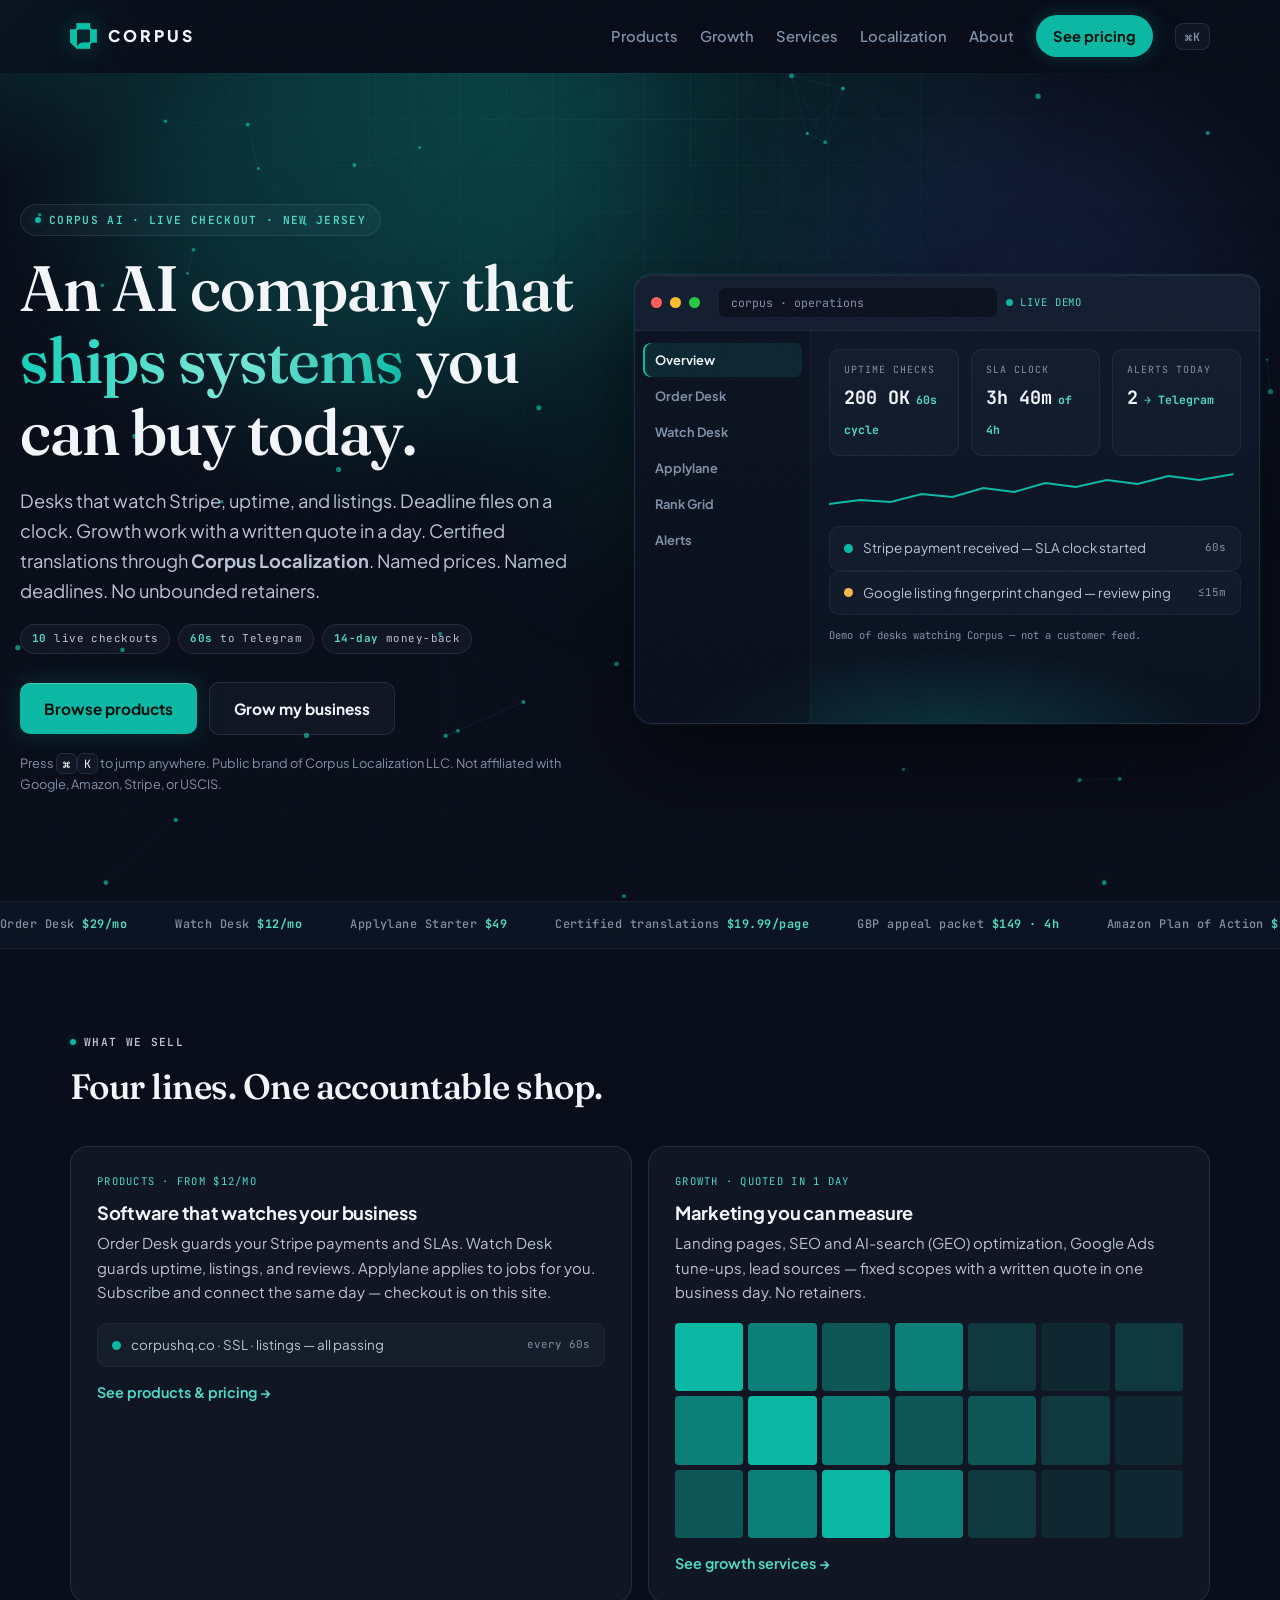
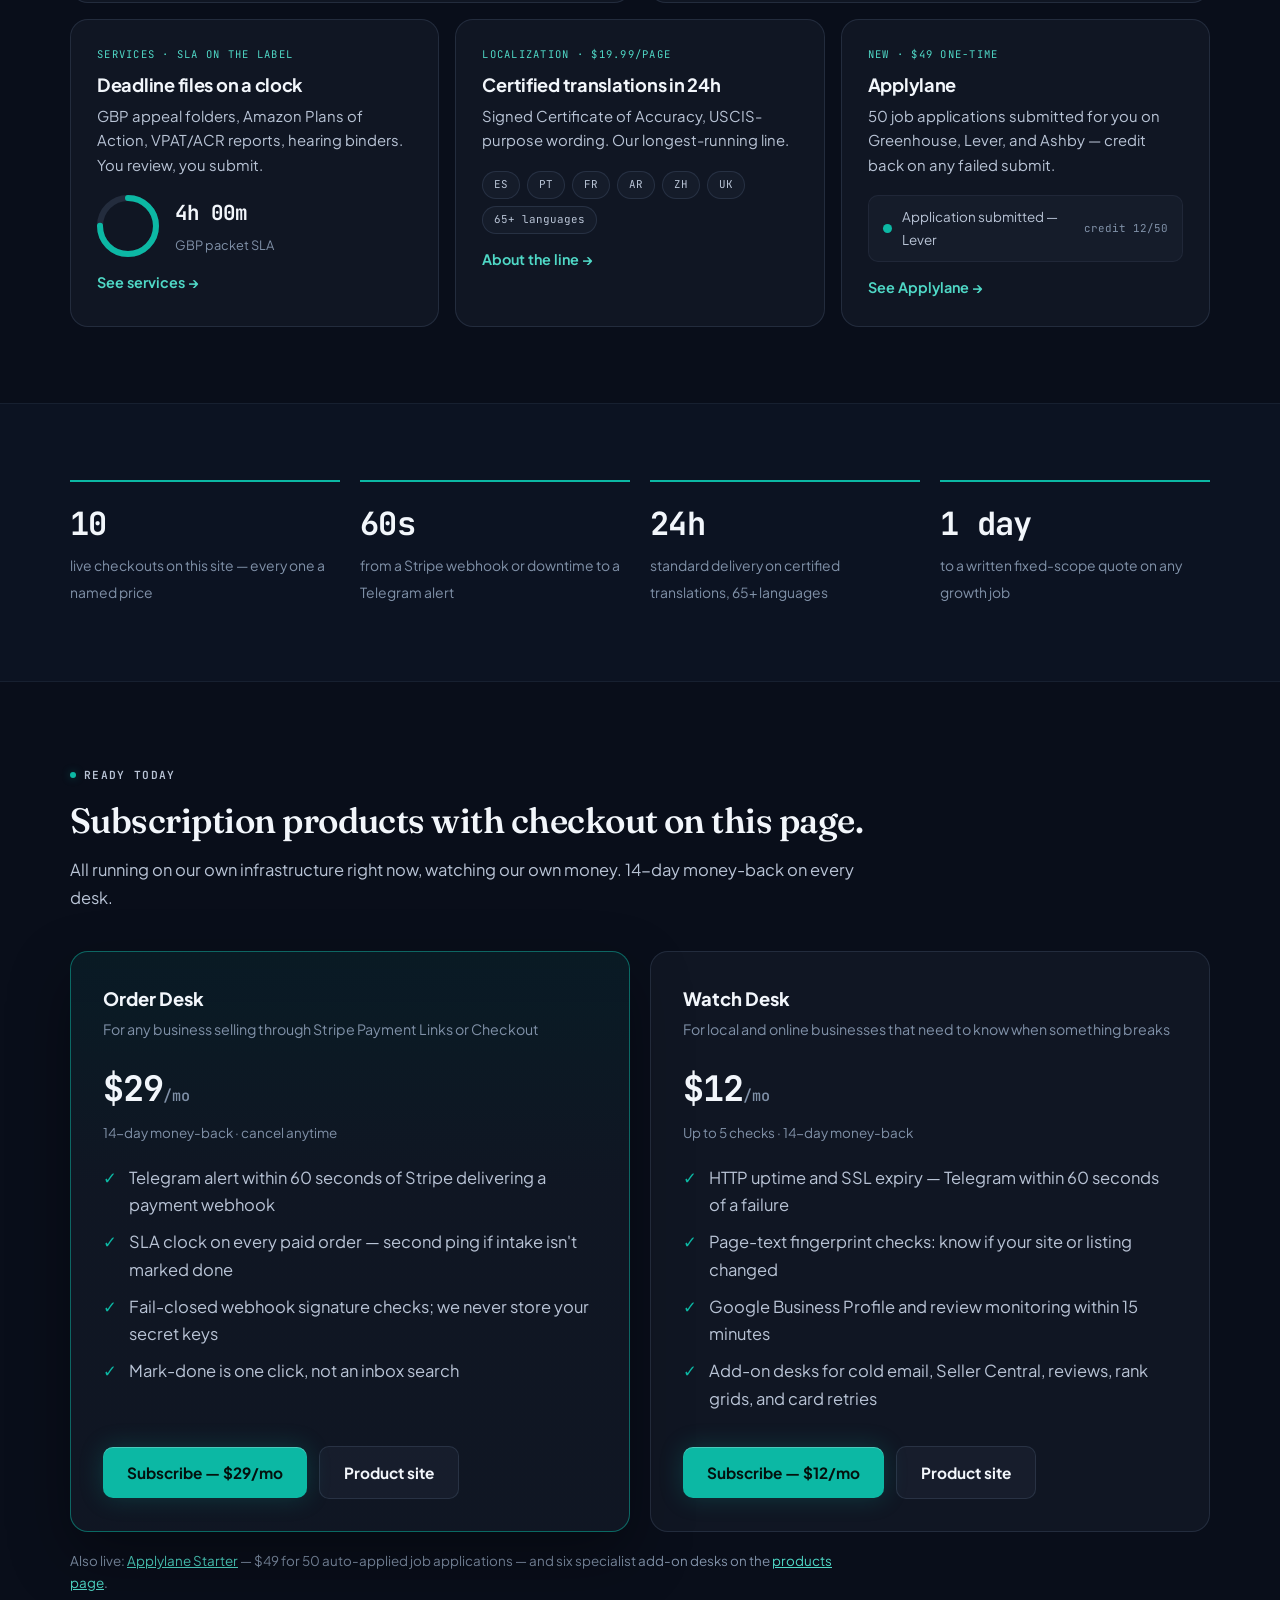
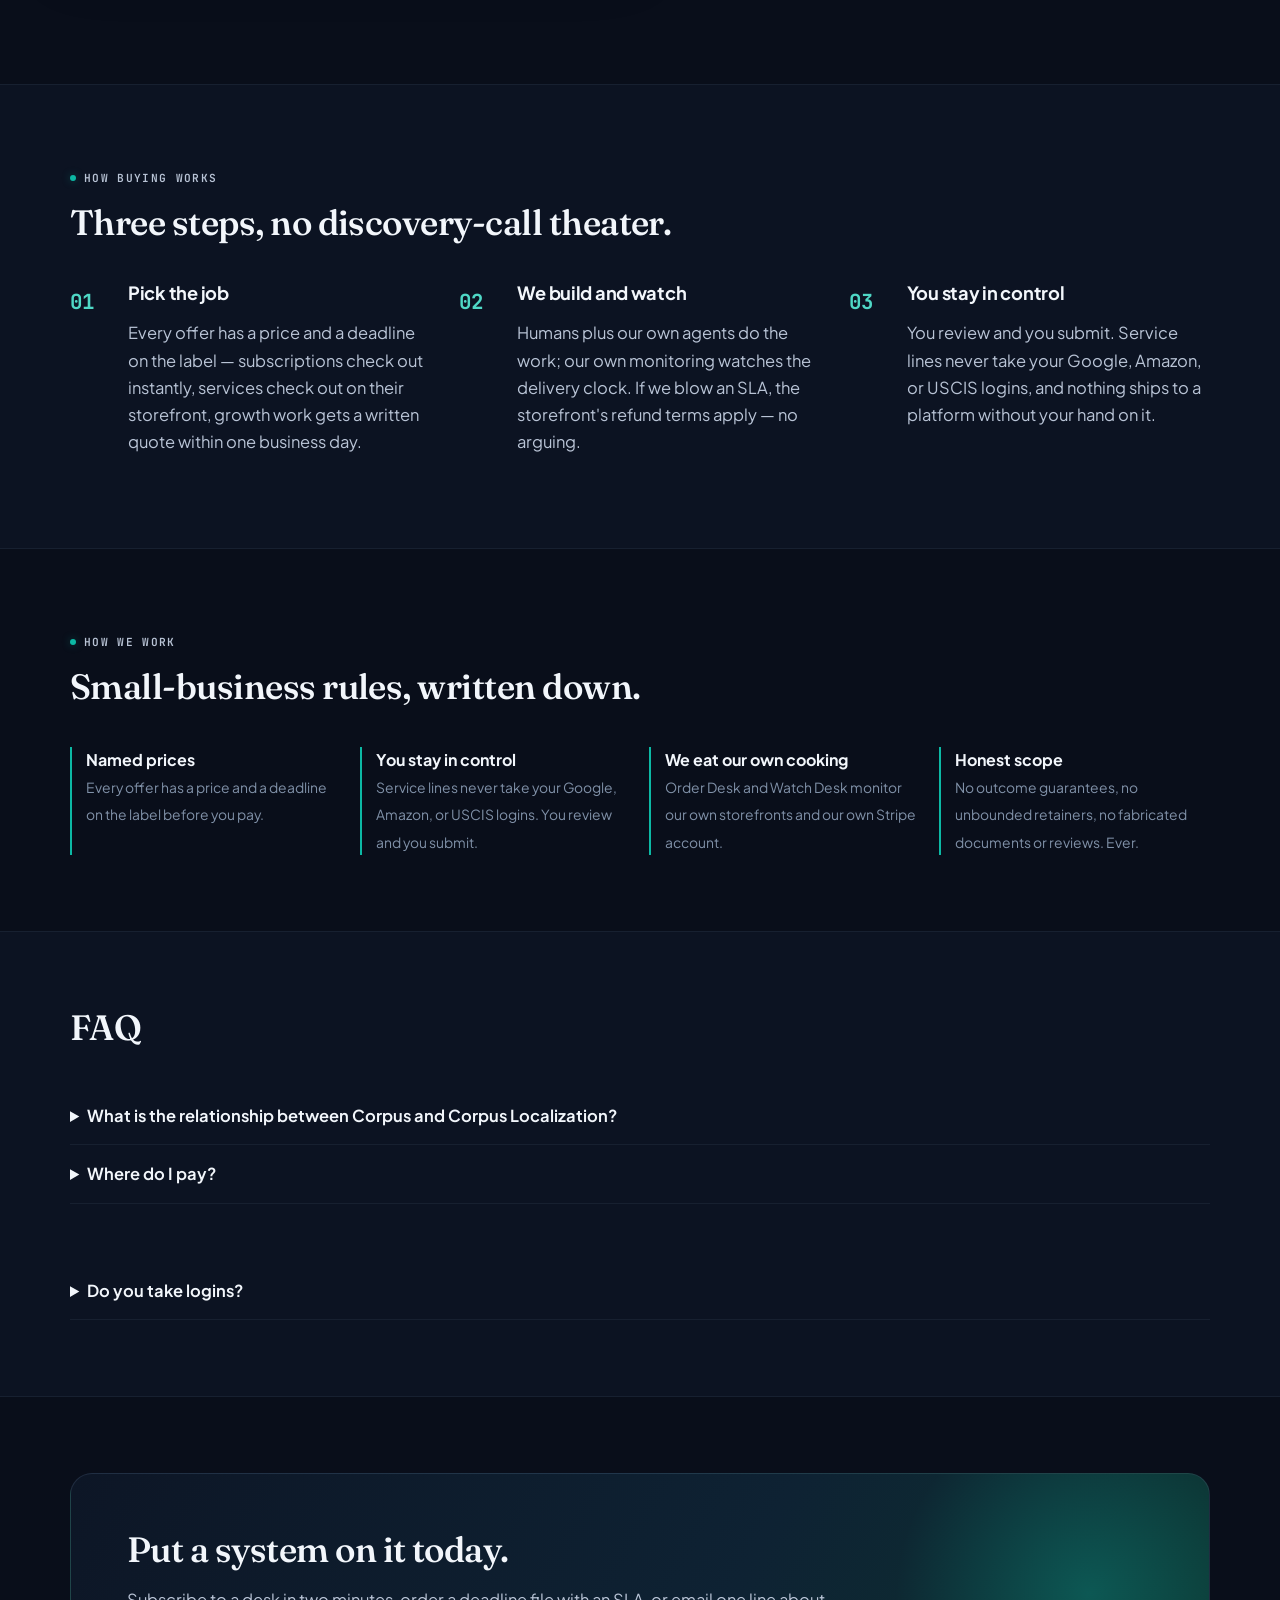
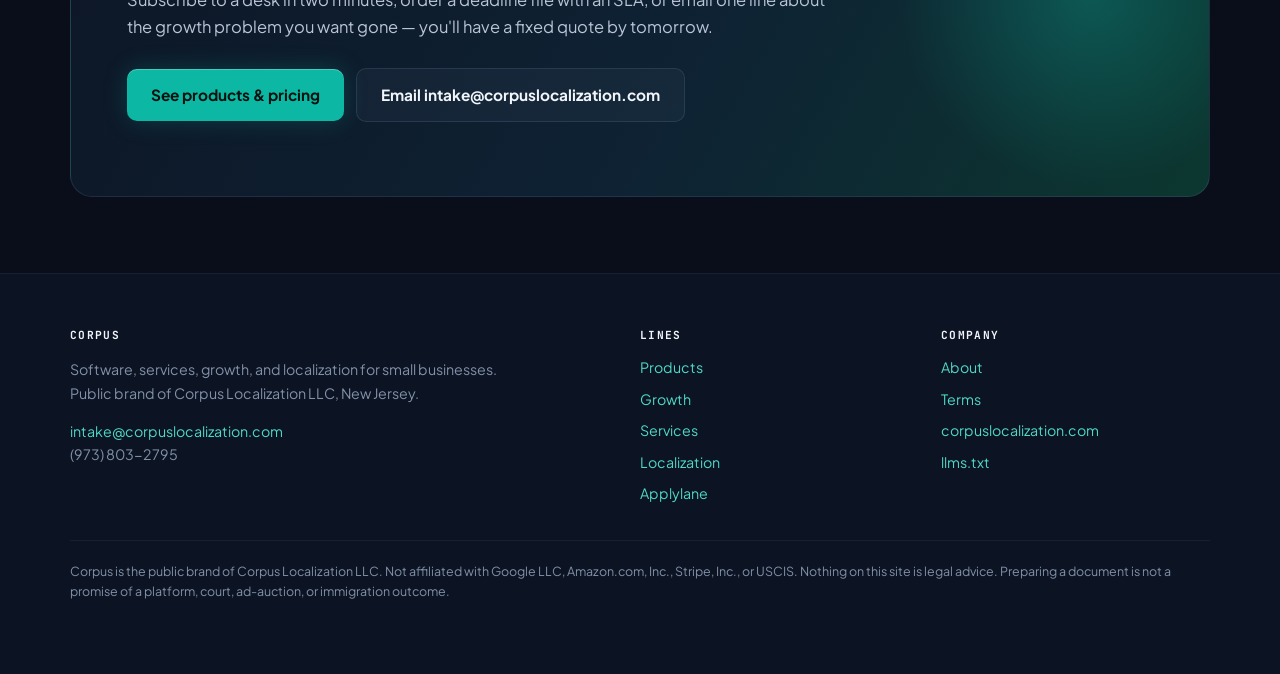
==== commit 28c2394f: "v10: interactive AI/SaaS system — Corpus OS console, command palette, neural field, aurora, magnetic" ====
--- a/index.html
+++ b/index.html
@@ -3,11 +3,13 @@
 <head>
   <meta charset="utf-8">
   <meta name="viewport" content="width=device-width, initial-scale=1">
-  <title>Corpus — software, services, and growth for small business</title>
-  <meta name="description" content="Corpus builds and runs the systems small businesses depend on: subscription monitoring software you can buy today, fixed-price deadline-file services, small-business growth work, and certified translations through Corpus Localization.">
+  <title>Corpus — AI systems, software, and services you can buy today</title>
+  <meta name="description" content="Corpus is an AI company that ships: subscription monitoring software with checkout today, fixed-price deadline-file services, small-business growth work, and certified translations through Corpus Localization.">
   <link rel="canonical" href="https://corpushq.co/">
   <meta name="robots" content="index,follow">
-  <meta property="og:title" content="Corpus — software, services, and growth for small business">
+  <meta name="theme-color" content="#090e1a">
+  <meta name="color-scheme" content="dark">
+  <meta property="og:title" content="Corpus — AI systems you can buy today">
   <meta property="og:description" content="Subscription products with checkout today, deadline-file services with named prices and SLAs, growth work, and certified translations.">
   <meta property="og:url" content="https://corpushq.co/">
   <meta property="og:type" content="website">
@@ -16,7 +18,7 @@
   <link rel="preconnect" href="https://fonts.gstatic.com" crossorigin>
   <link href="https://fonts.googleapis.com/css2?family=Fraunces:opsz,wght@9..144,500;9..144,600&family=Plus+Jakarta+Sans:wght@400;500;600;700;800&family=JetBrains+Mono:wght@500;700&display=swap" rel="stylesheet">
   <link rel="icon" type="image/png" href="corpus-mark.png">
-  <link rel="stylesheet" href="styles.css?v=7">
+  <link rel="stylesheet" href="styles.css?v=10">
   <script type="application/ld+json">
   {
     "@context": "https://schema.org",
@@ -32,54 +34,131 @@
   </script>
 </head>
 <body>
+  <a class="skip" href="#lines">Skip to content</a>
   <header class="top">
     <div class="wrap bar">
       <a class="brand" href="./"><img class="brand-mark" src="corpus-mark.png" alt="Corpus" width="27" height="26">CORPUS</a>
-      <nav>
+      <button class="nav-toggle" type="button" aria-label="Open menu" aria-expanded="false" aria-controls="site-nav"><span></span><span></span></button>
+      <nav id="site-nav">
         <a href="products">Products</a>
         <a href="growth">Growth</a>
         <a href="services">Services</a>
         <a href="localization">Localization</a>
         <a href="about">About</a>
         <a class="nav-cta" href="products">See pricing</a>
+        <button class="nav-cmd" type="button" data-cmdk aria-label="Open command menu">⌘K</button>
       </nav>
     </div>
   </header>
 
   <main>
-    <section class="hero">
-      <div class="wrap">
-        <div class="hero-center">
-          <p class="eyebrow">Software · Services · Growth · Localization</p>
-          <h1>The systems your business runs on, <span class="grad">built and watched</span> for you.</h1>
-          <p class="lede">Corpus is one shop with four lines: subscription software you can buy today, fixed-price services delivered on a clock, growth work for small businesses, and certified translations through <strong>Corpus Localization</strong>. Named prices. Named deadlines. No unbounded retainers.</p>
-          <p class="cta-row">
-            <a class="btn" href="products">Browse products</a>
-            <a class="btn ghost" href="growth">Grow my business</a>
-          </p>
-          <p class="fine">Public brand of Corpus Localization LLC (New Jersey). Not affiliated with Google, Amazon, Stripe, or USCIS.</p>
-        </div>
-        <div class="appwin-holder reveal" aria-hidden="true">
-          <div class="appwin">
-            <div class="chrome"><i></i><i></i><i></i><span class="url">corpus — desks · live operations</span></div>
-            <div class="lay">
-              <div class="side">
-                <a class="on" href="#">Overview</a>
-                <a href="#">Order Desk</a>
-                <a href="#">Watch Desk</a>
-                <a href="#">Applylane</a>
-                <a href="#">Rank Grid</a>
-                <a href="#">Alerts</a>
+    <section class="hero home">
+      <div class="aurora" aria-hidden="true"><i></i><i></i><i></i></div>
+      <canvas class="field" id="field" aria-hidden="true"></canvas>
+      <div class="wrap">
+        <div class="hero-split">
+          <div class="hero-copy">
+            <p class="eyebrow">Corpus AI · live checkout · New Jersey</p>
+            <h1>An AI company that <span class="grad">ships systems</span> you can buy today.</h1>
+            <p class="lede">Desks that watch Stripe, uptime, and listings. Deadline files on a clock. Growth work with a written quote in a day. Certified translations through <strong>Corpus Localization</strong>. Named prices. Named deadlines. No unbounded retainers.</p>
+            <p class="proof" aria-label="Live facts">
+              <span><b>10</b> live checkouts</span>
+              <span><b>60s</b> to Telegram</span>
+              <span><b>14-day</b> money-back</span>
+            </p>
+            <p class="cta-row">
+              <a class="btn" href="products">Browse products</a>
+              <a class="btn ghost" href="growth">Grow my business</a>
+            </p>
+            <p class="kbd-hint">Press <kbd>⌘</kbd><kbd>K</kbd> to jump anywhere. Public brand of Corpus Localization LLC. Not affiliated with Google, Amazon, Stripe, or USCIS.</p>
+          </div>
+
+          <div class="os" id="os" data-os>
+            <div class="os-chrome">
+              <i></i><i></i><i></i>
+              <span class="os-url">corpus · operations</span>
+              <span class="os-live"><span class="pulse"></span> live demo</span>
+            </div>
+            <div class="os-lay">
+              <div class="os-side" role="tablist" aria-label="Corpus products">
+                <button type="button" class="on" role="tab" aria-selected="true" data-os-tab="overview">Overview</button>
+                <button type="button" role="tab" aria-selected="false" data-os-tab="orders">Order Desk</button>
+                <button type="button" role="tab" aria-selected="false" data-os-tab="watch">Watch Desk</button>
+                <button type="button" role="tab" aria-selected="false" data-os-tab="apply">Applylane</button>
+                <button type="button" role="tab" aria-selected="false" data-os-tab="rank">Rank Grid</button>
+                <button type="button" role="tab" aria-selected="false" data-os-tab="alerts">Alerts</button>
               </div>
-              <div class="main2">
-                <div class="kpis">
-                  <div class="kpi"><small>Uptime checks</small><b>200 OK<em>60s cycle</em></b></div>
-                  <div class="kpi"><small>SLA clock</small><b>3h 41m<em>of 4h</em></b></div>
-                  <div class="kpi"><small>Alerts today</small><b>2<em>→ Telegram</em></b></div>
-                </div>
-                <svg class="spark" viewBox="0 0 400 46" preserveAspectRatio="none"><polyline points="0,36 30,32 60,34 90,26 120,29 150,20 180,24 210,15 240,19 270,12 300,16 330,8 360,12 400,5"/></svg>
-                <div class="alertline"><span class="pulse"></span> Stripe payment received — SLA clock started <small>60s alert</small></div>
-                <div class="alertline warn"><span class="pulse"></span> Google listing fingerprint changed — review ping <small>≤15 min</small></div>
+              <div class="os-main">
+                <div class="os-view on" data-os-view="overview">
+                  <div class="kpis">
+                    <div class="kpi"><small>Uptime checks</small><b>200 OK<em>60s cycle</em></b></div>
+                    <div class="kpi"><small>SLA clock</small><b><span data-sla>3h 41m</span><em>of 4h</em></b></div>
+                    <div class="kpi"><small>Alerts today</small><b>2<em>→ Telegram</em></b></div>
+                  </div>
+                  <svg class="spark" viewBox="0 0 400 46" preserveAspectRatio="none" aria-hidden="true"><polyline points="0,36 30,32 60,34 90,26 120,29 150,20 180,24 210,15 240,19 270,12 300,16 330,8 360,12 400,5"/></svg>
+                  <div data-os-feed>
+                    <div class="alertline"><span class="pulse"></span> Stripe payment received — SLA clock started <small>60s</small></div>
+                    <div class="alertline warn"><span class="pulse"></span> Google listing fingerprint changed — review ping <small>≤15m</small></div>
+                  </div>
+                  <p class="os-note">Demo of desks watching Corpus — not a customer feed.</p>
+                </div>
+                <div class="os-view" data-os-view="orders">
+                  <div class="kpis">
+                    <div class="kpi"><small>Webhook</small><b>signed<em>whsec only</em></b></div>
+                    <div class="kpi"><small>Intake</small><b>open<em>clock running</em></b></div>
+                    <div class="kpi"><small>Price</small><b>$29<em>/mo</em></b></div>
+                  </div>
+                  <div class="alertline"><span class="pulse"></span> Payment Link hit · order desk started the 4h clock <small>60s</small></div>
+                  <div class="alertline"><span class="pulse"></span> Fail-closed signature check passed <small>live</small></div>
+                  <p class="cta-row" style="margin:8px 0 0">
+                    <a class="btn subscribe" href="https://buy.stripe.com/bJe9ALdC91aVgVR7VJco11z">Subscribe — $29/mo</a>
+                  </p>
+                </div>
+                <div class="os-view" data-os-view="watch">
+                  <div class="kpis">
+                    <div class="kpi"><small>HTTP</small><b>200<em>corpushq.co</em></b></div>
+                    <div class="kpi"><small>TLS</small><b>89d<em>to expiry</em></b></div>
+                    <div class="kpi"><small>Listing</small><b>ok<em>≤15m</em></b></div>
+                  </div>
+                  <div class="heat" aria-hidden="true">
+                    <i></i><i class="c2"></i><i></i><i class="c3"></i><i class="c2"></i><i class="c4"></i><i></i><i class="c5"></i>
+                    <i class="c2"></i><i></i><i class="c3"></i><i></i><i class="c4"></i><i class="c2"></i><i class="c5"></i><i class="c3"></i>
+                  </div>
+                  <div class="alertline"><span class="pulse"></span> Page fingerprint stable · no deface <small>60s</small></div>
+                  <p class="cta-row" style="margin:8px 0 0">
+                    <a class="btn subscribe" href="https://buy.stripe.com/4gM9AL41zcTDbBx7VJco11r">Subscribe — $12/mo</a>
+                  </p>
+                </div>
+                <div class="os-view" data-os-view="apply">
+                  <div class="kpis">
+                    <div class="kpi"><small>Credits</small><b>12/50<em>used</em></b></div>
+                    <div class="kpi"><small>ATS</small><b>Lever<em>submitted</em></b></div>
+                    <div class="kpi"><small>Price</small><b>$49<em>one-time</em></b></div>
+                  </div>
+                  <div class="credit-bar" aria-hidden="true"><i></i></div>
+                  <div class="alertline"><span class="pulse"></span> Application submitted — credit refunded on any failed submit <small>live</small></div>
+                  <p class="cta-row" style="margin:8px 0 0">
+                    <a class="btn" href="/apply/">Open Applylane</a>
+                  </p>
+                </div>
+                <div class="os-view" data-os-view="rank">
+                  <div class="kpis">
+                    <div class="kpi"><small>Grid</small><b>7×7<em>local</em></b></div>
+                    <div class="kpi"><small>Keywords</small><b>3<em>moved</em></b></div>
+                    <div class="kpi"><small>Price</small><b>$19<em>/mo</em></b></div>
+                  </div>
+                  <div class="heat" aria-hidden="true">
+                    <i class="c5"></i><i class="c4"></i><i class="c3"></i><i class="c2"></i><i></i><i class="c2"></i><i class="c3"></i><i class="c4"></i>
+                    <i class="c4"></i><i class="c3"></i><i></i><i class="c2"></i><i></i><i class="c3"></i><i class="c4"></i><i class="c5"></i>
+                  </div>
+                  <p class="os-note">Paid SERP API snapshots — no proxy farms. Not a ranking guarantee.</p>
+                </div>
+                <div class="os-view" data-os-view="alerts">
+                  <div class="alertline"><span class="pulse"></span> Telegram first, email fallback <small>60s</small></div>
+                  <div class="alertline warn"><span class="pulse"></span> Second ping if an SLA clock is ignored <small>clock</small></div>
+                  <div class="alertline"><span class="pulse"></span> We run this on our own Stripe and our own site <small>dogfood</small></div>
+                  <p class="os-note">Alerts are notifications. They are not an uptime or platform-outcome guarantee.</p>
+                </div>
               </div>
             </div>
           </div>
@@ -156,10 +235,10 @@
     <section class="alt" id="numbers">
       <div class="wrap">
         <div class="stats">
-          <div class="stat reveal"><b>10</b><span>live checkouts on this site — every one a named price</span></div>
-          <div class="stat reveal d1"><b>60s</b><span>from a Stripe webhook or downtime to a Telegram alert</span></div>
-          <div class="stat reveal d2"><b>24h</b><span>standard delivery on certified translations, 65+ languages</span></div>
-          <div class="stat reveal d3"><b>1 day</b><span>to a written fixed-scope quote on any growth job</span></div>
+          <div class="stat reveal"><b data-count="10">10</b><span>live checkouts on this site — every one a named price</span></div>
+          <div class="stat reveal d1"><b data-count="60" data-suffix="s">60s</b><span>from a Stripe webhook or downtime to a Telegram alert</span></div>
+          <div class="stat reveal d2"><b data-count="24" data-suffix="h">24h</b><span>standard delivery on certified translations, 65+ languages</span></div>
+          <div class="stat reveal d3"><b data-count="1" data-suffix=" day">1 day</b><span>to a written fixed-scope quote on any growth job</span></div>
         </div>
       </div>
     </section>
@@ -305,6 +384,15 @@
       <p class="legal">Corpus is the public brand of Corpus Localization LLC. Not affiliated with Google LLC, Amazon.com, Inc., Stripe, Inc., or USCIS. Nothing on this site is legal advice. Preparing a document is not a promise of a platform, court, ad-auction, or immigration outcome.</p>
     </div>
   </footer>
-  <script src="motion.js" defer></script>
+  <div class="grain" aria-hidden="true"></div>
+  <div class="pointer-glow" aria-hidden="true"></div>
+  <div class="cmdk" id="cmdk" hidden>
+    <div class="cmdk-panel" role="dialog" aria-modal="true" aria-label="Command menu">
+      <input class="cmdk-input" type="search" placeholder="Jump to a product, page, or action…" aria-label="Search">
+      <ul class="cmdk-list"></ul>
+      <p class="cmdk-hint">↑↓ to move · enter to open · esc to close</p>
+    </div>
+  </div>
+  <script src="motion.js?v=10" defer></script>
 </body>
 </html>
--- a/styles.css
+++ b/styles.css
@@ -20,7 +20,8 @@
   --mono: "JetBrains Mono", ui-monospace, "SF Mono", Menlo, monospace;
 }
 * { box-sizing: border-box; }
-html { scroll-behavior: smooth; }
+[hidden] { display: none !important; }
+html { scroll-behavior: smooth; background: var(--bg); color-scheme: dark; }
 body {
   margin: 0;
   color: var(--body);
@@ -29,7 +30,9 @@
   font-size: 16.5px;
   line-height: 1.65;
   -webkit-font-smoothing: antialiased;
-}
+  overflow-x: hidden;
+}
+body.nav-open, body.cmdk-open { overflow: hidden; }
 ::selection { background: rgba(12,184,164,.3); color: #fff; }
 .wrap { width: min(1140px, calc(100% - 40px)); margin: 0 auto; }
 
@@ -43,14 +46,14 @@
   transition: border-color .25s ease, background .25s ease;
 }
 .top.scrolled { border-bottom-color: var(--line-soft); background: rgba(9, 14, 26, 0.85); }
-.bar { display: flex; align-items: center; justify-content: space-between; gap: 20px; padding: 15px 0; }
+.bar { display: flex; align-items: center; justify-content: space-between; gap: 20px; padding: 15px 0; position: relative; }
 .brand {
   display: inline-flex; align-items: center; gap: 11px;
   color: var(--ink); text-decoration: none;
   font-weight: 800; font-size: 1.0rem; letter-spacing: .18em;
 }
 .brand-mark { height: 26px; width: auto; display: block; filter: drop-shadow(0 0 12px rgba(12,184,164,.4)); }
-nav { display: flex; gap: 24px; align-items: center; flex-wrap: wrap; }
+#site-nav, nav { display: flex; gap: 22px; align-items: center; flex-wrap: wrap; }
 nav a { color: var(--muted); text-decoration: none; font-size: .92rem; font-weight: 550; transition: color .15s ease; }
 nav a:hover { color: var(--ink); }
 nav a.active { color: var(--ink); font-weight: 650; }
@@ -61,11 +64,23 @@
   transition: background .15s ease, box-shadow .15s ease;
 }
 .nav-cta:hover { background: var(--accent-2); box-shadow: 0 0 28px rgba(12,184,164,.4); }
+.nav-cmd {
+  font: 600 .72rem var(--mono); color: var(--muted);
+  background: var(--panel); border: 1px solid var(--line); border-radius: 8px;
+  padding: 5px 9px; cursor: pointer; letter-spacing: .04em;
+}
+.nav-cmd:hover { color: var(--ink); border-color: var(--accent); }
+.nav-toggle {
+  display: none; width: 42px; height: 42px; padding: 0;
+  background: var(--panel); border: 1px solid var(--line); border-radius: 10px;
+  cursor: pointer; align-items: center; justify-content: center; flex-direction: column; gap: 5px;
+}
+.nav-toggle span { display: block; width: 16px; height: 1.5px; background: var(--ink); }
 
 /* ---------- type ---------- */
 h1, h2, h3 { color: var(--ink); line-height: 1.12; letter-spacing: -0.015em; margin: 0 0 16px; }
 h1, h2 { font-family: var(--display); font-weight: 550; }
-h1 { font-size: clamp(2.4rem, 5.4vw, 4rem); max-width: 22ch; }
+h1 { font-size: clamp(2.4rem, 5.4vw, 4rem); max-width: 18ch; }
 h2 { font-size: clamp(1.55rem, 2.8vw, 2.2rem); }
 h3 { font-size: 1.14rem; font-weight: 700; }
 h1 .grad, h2 .grad {
@@ -431,3 +446,203 @@
   .hero { padding: 64px 0 48px; }
   .stats, .trust, .kpis { grid-template-columns: 1fr; }
 }
+
+/* ---------- v8: field, grain, glow ---------- */
+.grain {
+  pointer-events: none; position: fixed; inset: 0; z-index: 50; opacity: .035;
+  background-image: url("data:image/svg+xml;utf8,<svg xmlns='http://www.w3.org/2000/svg' width='160' height='160'><filter id='n'><feTurbulence type='fractalNoise' baseFrequency='.85' numOctaves='2' stitchTiles='stitch'/></filter><rect width='100%' height='100%' filter='url(%23n)' opacity='.55'/></svg>");
+  mix-blend-mode: overlay;
+}
+.pointer-glow {
+  pointer-events: none; position: fixed; top: 0; left: 0; z-index: 3;
+  width: 360px; height: 360px; border-radius: 50%;
+  background: radial-gradient(circle, rgba(12,184,164,.16), transparent 68%);
+  mix-blend-mode: screen;
+}
+.field {
+  position: absolute; inset: 0; width: 100%; height: 100%;
+  z-index: 0; pointer-events: none;
+}
+.aurora { position: absolute; inset: 0; overflow: hidden; pointer-events: none; z-index: 0; }
+.aurora i {
+  position: absolute; border-radius: 50%; filter: blur(70px);
+  animation: drift 16s ease-in-out infinite alternate;
+}
+.aurora i:nth-child(1) { width: 520px; height: 520px; left: 8%; top: -180px; background: rgba(12,184,164,.22); }
+.aurora i:nth-child(2) { width: 420px; height: 420px; right: 4%; top: 40px; background: rgba(56, 90, 180,.18); animation-delay: -6s; }
+.aurora i:nth-child(3) { width: 360px; height: 360px; left: 40%; top: 120px; background: rgba(12,184,164,.1); animation-delay: -11s; }
+@keyframes drift {
+  from { transform: translate3d(0,0,0) scale(1); }
+  to { transform: translate3d(40px, 28px, 0) scale(1.08); }
+}
+
+/* ---------- v8: split hero + OS ---------- */
+.hero.home { padding: 72px 0 48px; min-height: calc(100svh - 72px); display: flex; align-items: center; }
+.hero.home .wrap { width: min(1240px, calc(100% - 40px)); z-index: 2; }
+.hero-split {
+  display: grid; grid-template-columns: minmax(0, 1fr) minmax(0, 1.12fr);
+  gap: 48px 56px; align-items: center;
+}
+.hero-copy h1 { margin-bottom: 18px; }
+.proof {
+  display: flex; flex-wrap: wrap; gap: 8px; margin: 6px 0 8px;
+}
+.proof span {
+  font-family: var(--mono); font-size: .68rem; color: var(--body);
+  border: 1px solid var(--line); background: var(--panel);
+  border-radius: 99px; padding: 5px 11px; letter-spacing: .04em;
+}
+.proof b { color: var(--accent-ink); font-weight: 700; }
+.kbd-hint { color: var(--muted); font-size: .8rem; margin: 0; }
+.kbd-hint kbd {
+  font-family: var(--mono); font-size: .72rem;
+  border: 1px solid var(--line); background: var(--panel);
+  border-radius: 6px; padding: 2px 6px; color: var(--ink);
+}
+
+.os {
+  position: relative;
+  background: linear-gradient(180deg, #10192b, #0a1220);
+  border: 1px solid var(--line);
+  border-radius: 18px;
+  box-shadow: 0 40px 90px rgba(0,0,0,.55), 0 0 0 1px rgba(12,184,164,.08), inset 0 1px 0 rgba(255,255,255,.06);
+  overflow: hidden;
+}
+.os::before {
+  content: ""; position: absolute; inset: auto -10% -30% -10%; height: 55%;
+  background: radial-gradient(closest-side, rgba(12,184,164,.2), transparent 70%);
+  pointer-events: none;
+}
+.os-chrome {
+  display: flex; align-items: center; gap: 8px;
+  padding: 12px 16px; border-bottom: 1px solid var(--line-soft);
+  background: rgba(148,178,215,.04);
+}
+.os-chrome i { width: 11px; height: 11px; border-radius: 50%; background: rgba(148,178,215,.18); }
+.os-chrome i:first-child { background: #ff5f57; }
+.os-chrome i:nth-child(2) { background: #febc2e; }
+.os-chrome i:nth-child(3) { background: #28c840; }
+.os-url {
+  margin-left: 10px; flex: 1; max-width: 280px;
+  font-family: var(--mono); font-size: .72rem; color: var(--muted);
+  background: rgba(9,14,26,.7); border: 1px solid var(--line-soft);
+  border-radius: 7px; padding: 5px 12px; white-space: nowrap; overflow: hidden;
+}
+.os-live {
+  display: inline-flex; align-items: center; gap: 7px;
+  font-family: var(--mono); font-size: .66rem; letter-spacing: .08em;
+  text-transform: uppercase; color: var(--accent-ink);
+}
+.os-live .pulse { width: 7px; height: 7px; border-radius: 50%; background: var(--accent); animation: pulse 2.2s ease-out infinite; }
+.os-lay { display: grid; grid-template-columns: 176px 1fr; min-height: 392px; position: relative; z-index: 1; }
+.os-side {
+  border-right: 1px solid var(--line-soft); padding: 12px 8px;
+  background: rgba(9,14,26,.45); display: flex; flex-direction: column; gap: 2px;
+}
+.os-side button {
+  appearance: none; text-align: left; width: 100%;
+  background: transparent; border: 0; border-radius: 8px;
+  padding: 9px 12px; color: var(--muted);
+  font: 650 .8rem var(--font); cursor: pointer;
+}
+.os-side button:hover { color: var(--ink); background: var(--panel); }
+.os-side button.on { color: var(--ink); background: var(--accent-soft); box-shadow: inset 2px 0 0 var(--accent); }
+.os-main { padding: 18px; display: grid; }
+.os-view { display: none; gap: 12px; align-content: start; animation: fadein .35s ease; }
+.os-view.on { display: grid; }
+@keyframes fadein { from { opacity: 0; transform: translateY(6px); } to { opacity: 1; transform: none; } }
+.heat { display: grid; grid-template-columns: repeat(8, 1fr); gap: 5px; }
+.heat i { aspect-ratio: 1; border-radius: 4px; background: var(--accent); }
+.heat i.c2 { opacity: .62; } .heat i.c3 { opacity: .38; } .heat i.c4 { opacity: .18; } .heat i.c5 { opacity: .08; }
+.credit-bar { height: 8px; border-radius: 99px; background: var(--line-soft); overflow: hidden; }
+.credit-bar i { display: block; height: 100%; width: 24%; background: linear-gradient(90deg, var(--accent), #7ce7d8); }
+.os-note { font-family: var(--mono); font-size: .66rem; color: var(--muted); margin: 0; }
+
+/* ---------- v8: command palette ---------- */
+.cmdk {
+  position: fixed; inset: 0; z-index: 80;
+  background: rgba(6, 10, 18, .62);
+  backdrop-filter: blur(10px);
+  display: none;
+  place-items: start center; padding: 14vh 20px 20px;
+}
+.cmdk:not([hidden]) { display: grid; }
+.cmdk-panel {
+  width: min(560px, 100%);
+  background: #10192b; border: 1px solid var(--line); border-radius: 16px;
+  box-shadow: 0 30px 80px rgba(0,0,0,.5);
+  overflow: hidden;
+}
+.cmdk-input {
+  width: 100%; border: 0; outline: none;
+  background: transparent; color: var(--ink);
+  font: 550 1rem var(--font); padding: 18px 20px;
+  border-bottom: 1px solid var(--line-soft);
+}
+.cmdk-list { list-style: none; margin: 0; padding: 8px; max-height: 340px; overflow: auto; }
+.cmdk-item {
+  display: flex; justify-content: space-between; gap: 16px; align-items: center;
+  padding: 11px 12px; border-radius: 10px; text-decoration: none; color: var(--ink);
+}
+.cmdk-item em { font-style: normal; font-family: var(--mono); font-size: .68rem; color: var(--muted); }
+.cmdk-item.on, .cmdk-item:hover { background: var(--accent-soft); }
+.cmdk-empty { padding: 16px; color: var(--muted); }
+.cmdk-hint { margin: 0; padding: 10px 16px 14px; font-size: .72rem; color: var(--muted); border-top: 1px solid var(--line-soft); }
+
+/* ---------- v8: product catalog ---------- */
+.filter-bar, .filters { display: flex; flex-wrap: wrap; gap: 8px; margin: 0 0 22px; }
+.filter-bar button, .filters button {
+  font: 650 .82rem var(--font); color: var(--muted);
+  background: var(--panel); border: 1px solid var(--line); border-radius: 99px;
+  padding: 8px 14px; cursor: pointer;
+}
+.filter-bar button.on, .filter-bar button:hover,
+.filters button.on, .filters button:hover { color: var(--ink); border-color: var(--accent); background: var(--accent-soft); }
+.sku-grid { display: grid; grid-template-columns: repeat(3, 1fr); gap: 16px; }
+.sku-card {
+  position: relative; overflow: hidden;
+  background: var(--panel); border: 1px solid var(--line); border-radius: 16px;
+  padding: 24px; display: flex; flex-direction: column;
+  transition: border-color .2s ease;
+}
+.sku-card::before {
+  content: ""; position: absolute; inset: 0; pointer-events: none; opacity: 0;
+  background: radial-gradient(420px circle at var(--mx, 50%) var(--my, 50%), rgba(12,184,164,.12), transparent 65%);
+}
+.sku-card:hover { border-color: rgba(12,184,164,.45); }
+.sku-card:hover::before { opacity: 1; }
+.sku-card .meta { font-family: var(--mono); font-size: .68rem; color: var(--accent-ink); letter-spacing: .1em; text-transform: uppercase; margin: 0 0 10px; }
+.sku-card h3 { margin: 0 0 8px; }
+.sku-card p { margin: 0 0 16px; font-size: .92rem; flex: 1; }
+.sku-card .price { font-size: 1.45rem; margin: 0 0 10px; }
+.sku-card .cta-row { margin: auto 0 0; }
+.sku-card a.buy {
+  color: var(--accent-ink); font-weight: 650; text-decoration: none;
+  font-size: .92rem;
+}
+.sku-card a.buy:hover { text-decoration: underline; }
+
+@media (max-width: 1080px) {
+  .hero-split { grid-template-columns: 1fr; }
+  .hero.home { min-height: 0; }
+  .os-lay { grid-template-columns: 1fr; }
+  .os-side { flex-direction: row; flex-wrap: wrap; border-right: 0; border-bottom: 1px solid var(--line-soft); }
+  .os-side button { width: auto; }
+}
+@media (max-width: 920px) {
+  .sku-grid { grid-template-columns: 1fr; }
+  .nav-toggle { display: inline-flex; }
+  #site-nav {
+    display: none; position: absolute; top: calc(100% + 8px); right: 0; left: 0;
+    background: rgba(12, 18, 32, .96); border: 1px solid var(--line);
+    border-radius: 14px; padding: 14px; flex-direction: column; align-items: stretch;
+    gap: 4px; z-index: 45;
+  }
+  #site-nav.open { display: flex; }
+  #site-nav a, #site-nav .nav-cmd { padding: 10px 12px; }
+  .pointer-glow { display: none; }
+}
+@media (prefers-reduced-motion: reduce) {
+  .aurora i, .os-live .pulse { animation: none; }
+  .os-view { animation: none; }
+}
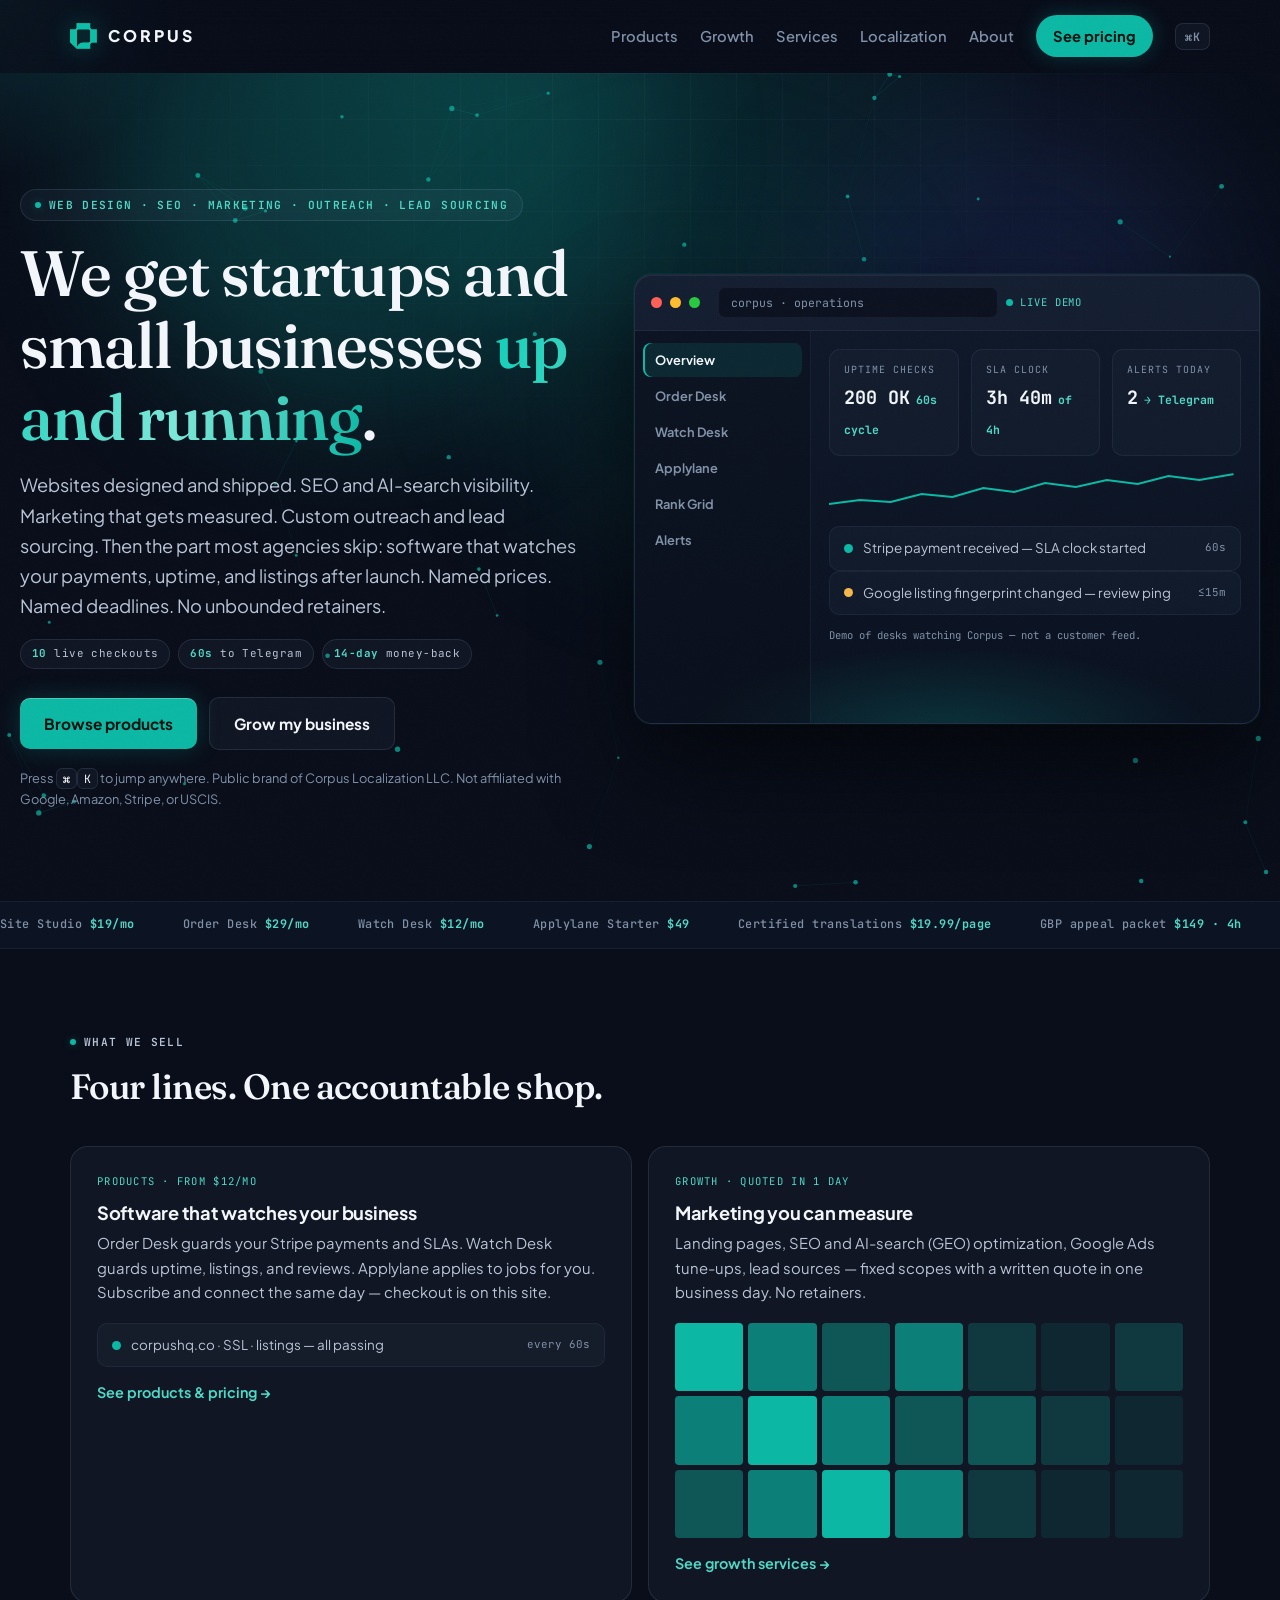
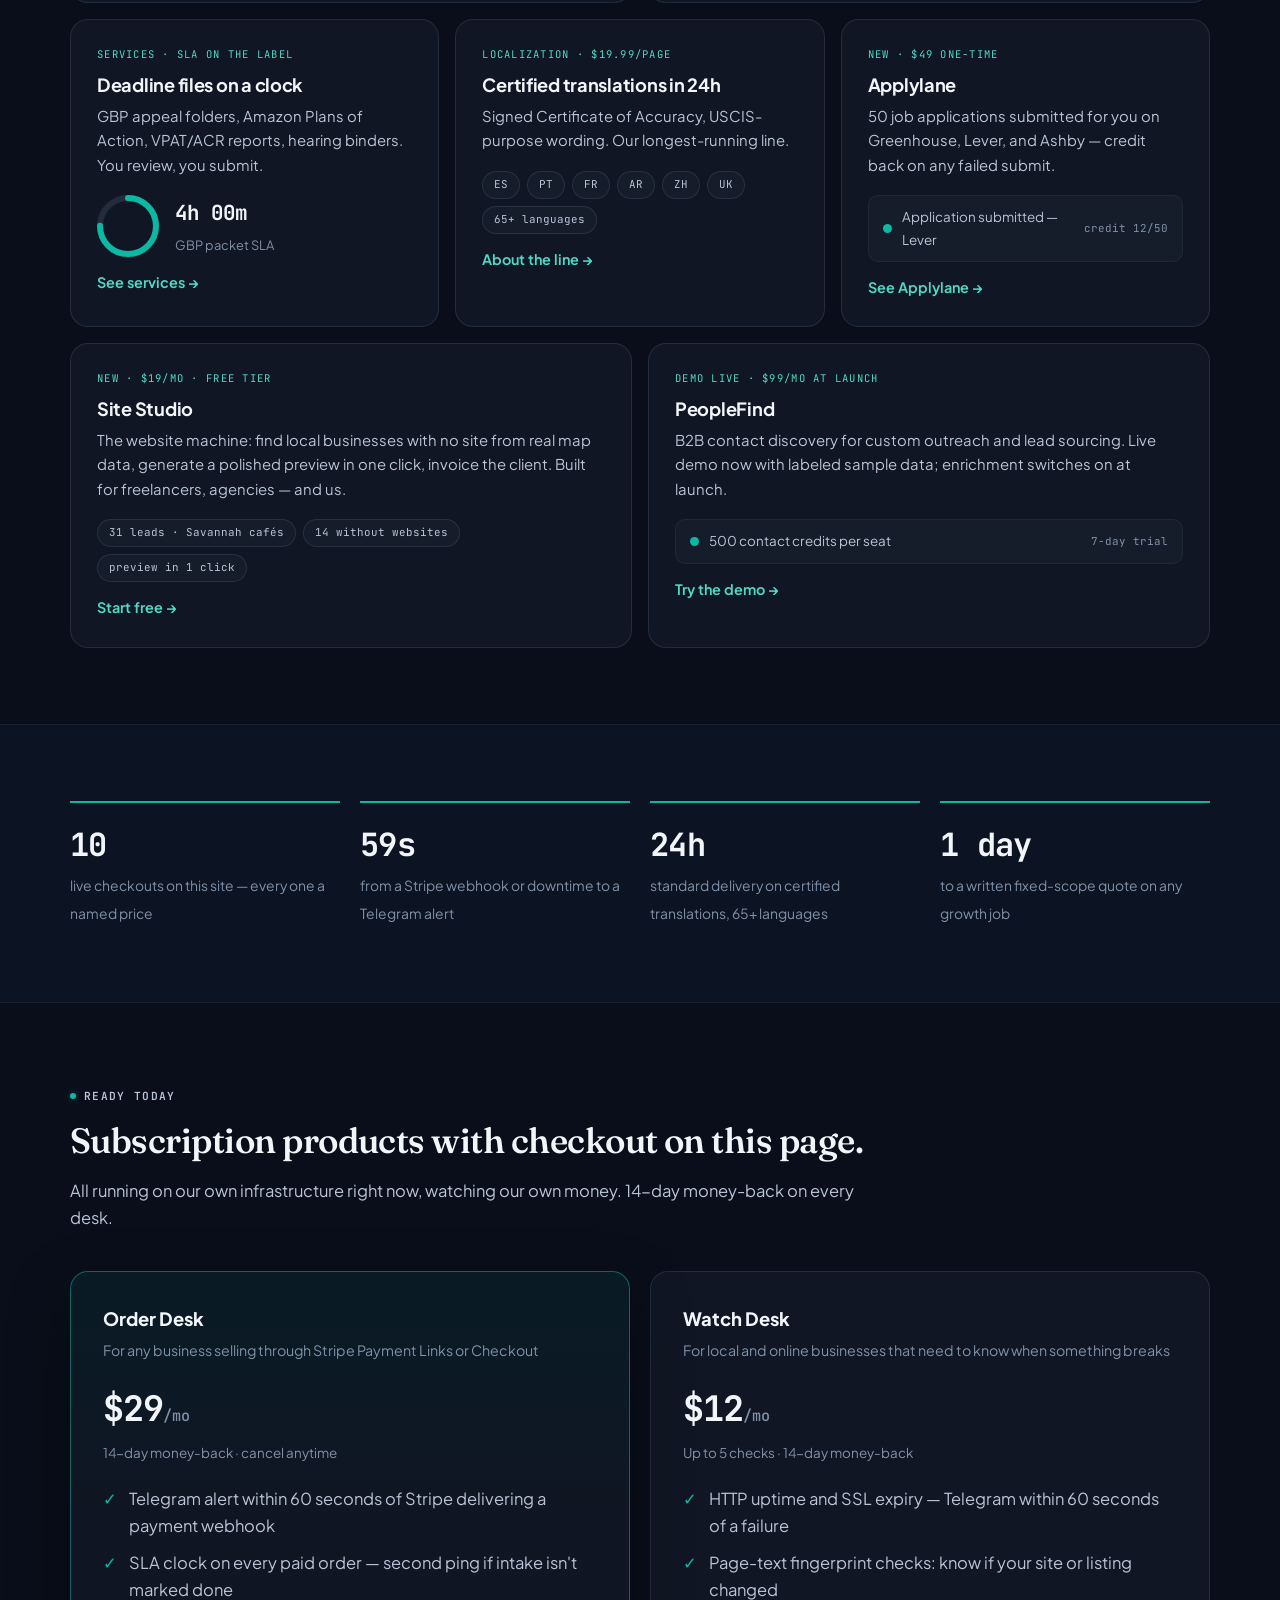
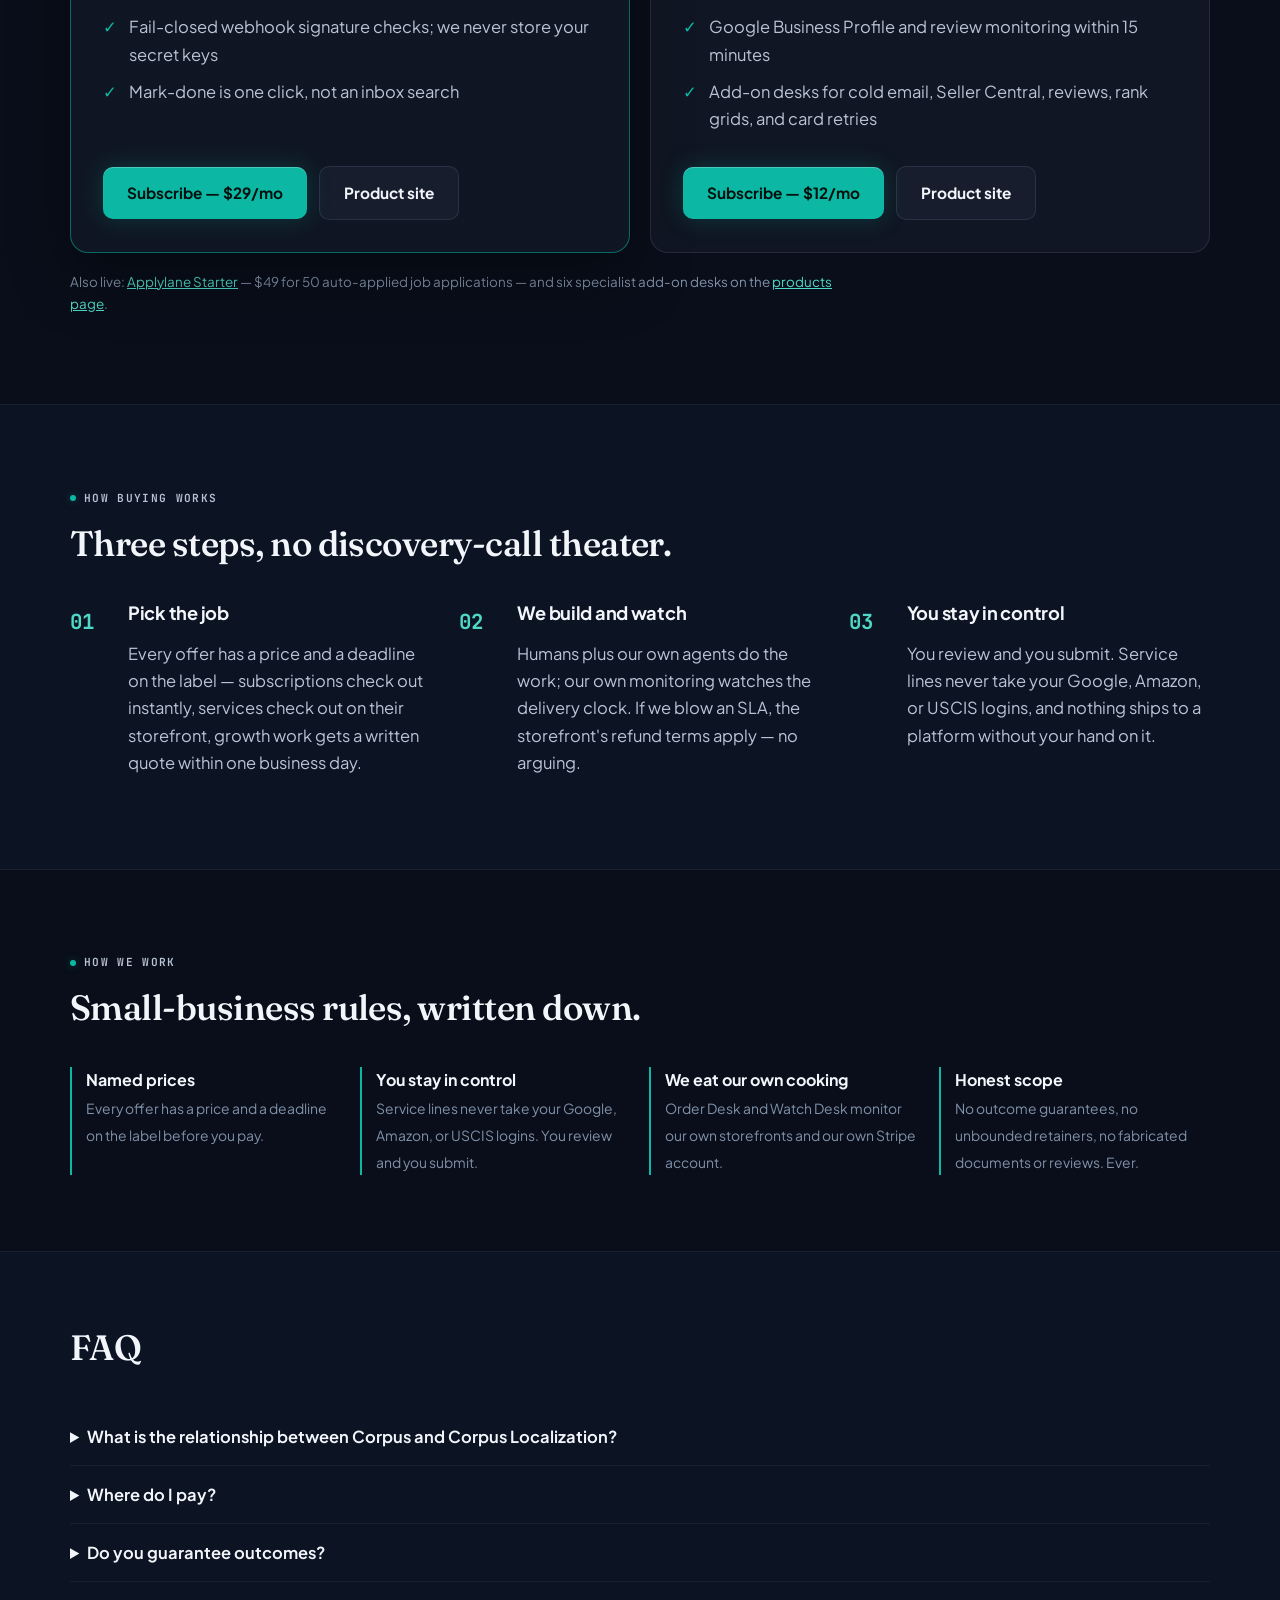
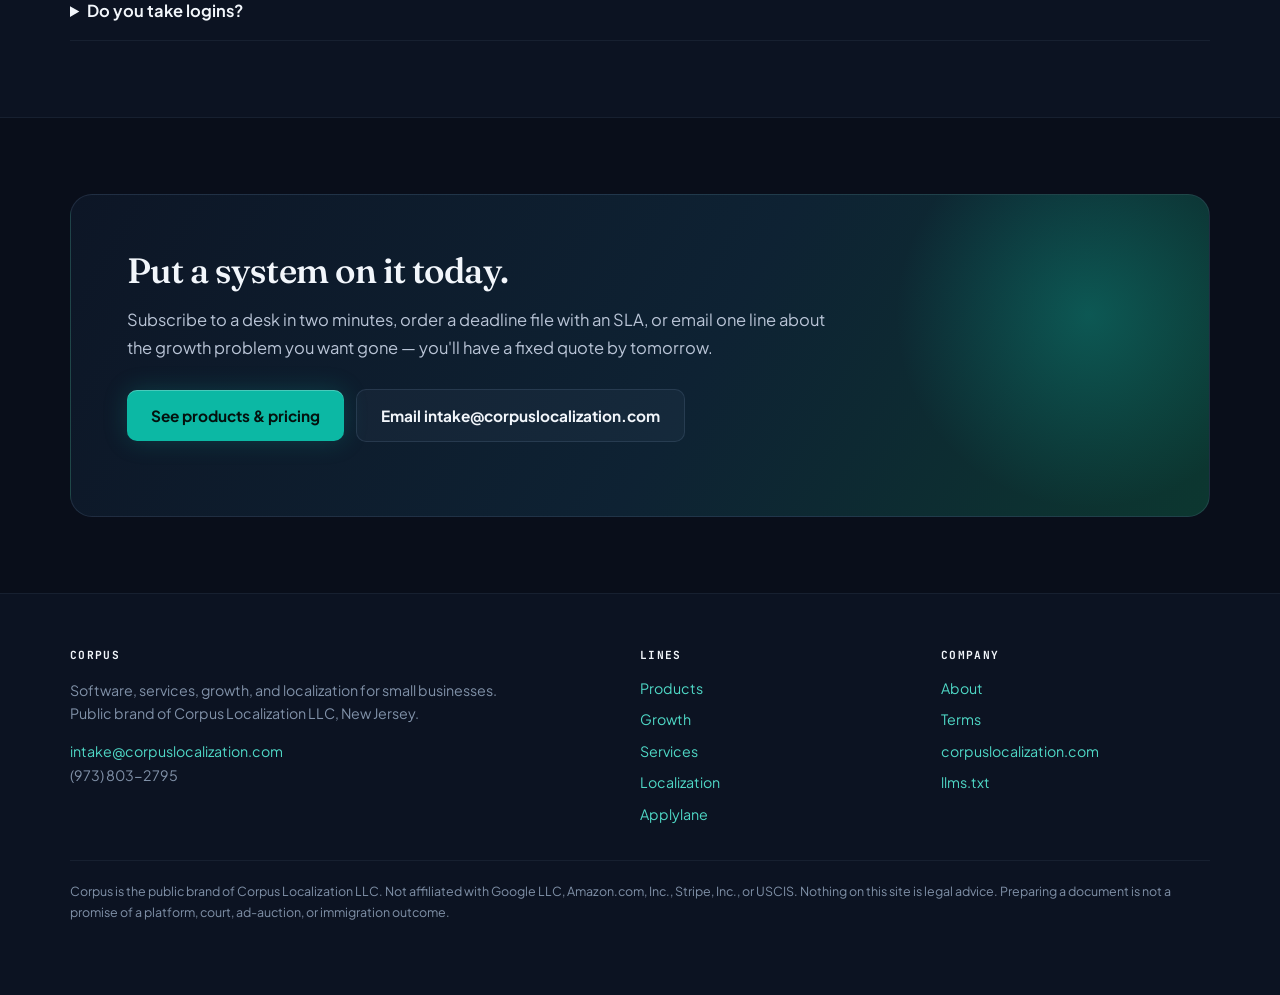
==== commit f5e3d41b: "v11: startup launch-partner positioning; Site Studio, PeopleFind, Applylane engine surfaced" ====
--- a/index.html
+++ b/index.html
@@ -3,13 +3,13 @@
 <head>
   <meta charset="utf-8">
   <meta name="viewport" content="width=device-width, initial-scale=1">
-  <title>Corpus — AI systems, software, and services you can buy today</title>
-  <meta name="description" content="Corpus is an AI company that ships: subscription monitoring software with checkout today, fixed-price deadline-file services, small-business growth work, and certified translations through Corpus Localization.">
+  <title>Corpus — we get startups and small businesses up and running</title>
+  <meta name="description" content="Corpus gets startups and small businesses up and running: web design, SEO and AI-search optimization, marketing, custom outreach and lead sourcing — plus the software that keeps it all watched. Named prices, named deadlines, live checkout.">
   <link rel="canonical" href="https://corpushq.co/">
   <meta name="robots" content="index,follow">
   <meta name="theme-color" content="#090e1a">
   <meta name="color-scheme" content="dark">
-  <meta property="og:title" content="Corpus — AI systems you can buy today">
+  <meta property="og:title" content="Corpus — the launch partner for startups and small businesses">
   <meta property="og:description" content="Subscription products with checkout today, deadline-file services with named prices and SLAs, growth work, and certified translations.">
   <meta property="og:url" content="https://corpushq.co/">
   <meta property="og:type" content="website">
@@ -18,7 +18,7 @@
   <link rel="preconnect" href="https://fonts.gstatic.com" crossorigin>
   <link href="https://fonts.googleapis.com/css2?family=Fraunces:opsz,wght@9..144,500;9..144,600&family=Plus+Jakarta+Sans:wght@400;500;600;700;800&family=JetBrains+Mono:wght@500;700&display=swap" rel="stylesheet">
   <link rel="icon" type="image/png" href="corpus-mark.png">
-  <link rel="stylesheet" href="styles.css?v=10">
+  <link rel="stylesheet" href="styles.css?v=11">
   <script type="application/ld+json">
   {
     "@context": "https://schema.org",
@@ -58,9 +58,9 @@
       <div class="wrap">
         <div class="hero-split">
           <div class="hero-copy">
-            <p class="eyebrow">Corpus AI · live checkout · New Jersey</p>
-            <h1>An AI company that <span class="grad">ships systems</span> you can buy today.</h1>
-            <p class="lede">Desks that watch Stripe, uptime, and listings. Deadline files on a clock. Growth work with a written quote in a day. Certified translations through <strong>Corpus Localization</strong>. Named prices. Named deadlines. No unbounded retainers.</p>
+            <p class="eyebrow">Web design · SEO · Marketing · Outreach · Lead sourcing</p>
+            <h1>We get startups and small businesses <span class="grad">up and running</span>.</h1>
+            <p class="lede">Websites designed and shipped. SEO and AI-search visibility. Marketing that gets measured. Custom outreach and lead sourcing. Then the part most agencies skip: software that watches your payments, uptime, and listings after launch. Named prices. Named deadlines. No unbounded retainers.</p>
             <p class="proof" aria-label="Live facts">
               <span><b>10</b> live checkouts</span>
               <span><b>60s</b> to Telegram</span>
@@ -168,8 +168,8 @@
 
     <div class="ticker" aria-hidden="true">
       <div class="ticker-track">
-        <span>Order Desk <b>$29/mo</b></span><span>Watch Desk <b>$12/mo</b></span><span>Applylane Starter <b>$49</b></span><span>Certified translations <b>$19.99/page</b></span><span>GBP appeal packet <b>$149 · 4h</b></span><span>Amazon Plan of Action <b>$299 · 6h</b></span><span>VPAT Sprint <b>$1,995 · 5 days</b></span><span>Landing pages · SEO · AI search <b>quoted in 1 day</b></span>
-        <span>Order Desk <b>$29/mo</b></span><span>Watch Desk <b>$12/mo</b></span><span>Applylane Starter <b>$49</b></span><span>Certified translations <b>$19.99/page</b></span><span>GBP appeal packet <b>$149 · 4h</b></span><span>Amazon Plan of Action <b>$299 · 6h</b></span><span>VPAT Sprint <b>$1,995 · 5 days</b></span><span>Landing pages · SEO · AI search <b>quoted in 1 day</b></span>
+        <span>Site Studio <b>$19/mo</b></span><span>Order Desk <b>$29/mo</b></span><span>Watch Desk <b>$12/mo</b></span><span>Applylane Starter <b>$49</b></span><span>Certified translations <b>$19.99/page</b></span><span>GBP appeal packet <b>$149 · 4h</b></span><span>Amazon Plan of Action <b>$299 · 6h</b></span><span>VPAT Sprint <b>$1,995 · 5 days</b></span><span>Landing pages · SEO · AI search <b>quoted in 1 day</b></span>
+        <span>Site Studio <b>$19/mo</b></span><span>Order Desk <b>$29/mo</b></span><span>Watch Desk <b>$12/mo</b></span><span>Applylane Starter <b>$49</b></span><span>Certified translations <b>$19.99/page</b></span><span>GBP appeal packet <b>$149 · 4h</b></span><span>Amazon Plan of Action <b>$299 · 6h</b></span><span>VPAT Sprint <b>$1,995 · 5 days</b></span><span>Landing pages · SEO · AI search <b>quoted in 1 day</b></span>
       </div>
     </div>
 
@@ -227,6 +227,20 @@
               <div class="alertline"><span class="pulse"></span> Application submitted — Lever <small>credit 12/50</small></div>
             </div>
             <span class="go">See Applylane →</span>
+          </a>
+          <a class="b-card w3 reveal" href="/studio/">
+            <span class="meta">New · $19/mo · free tier</span>
+            <h3>Site Studio</h3>
+            <p>The website machine: find local businesses with no site from real map data, generate a polished preview in one click, invoice the client. Built for freelancers, agencies — and us.</p>
+            <div class="b-visual langchips" aria-hidden="true"><span>31 leads · Savannah cafés</span><span>14 without websites</span><span>preview in 1 click</span></div>
+            <span class="go">Start free →</span>
+          </a>
+          <a class="b-card w3 reveal d1" href="/find/">
+            <span class="meta">Demo live · $99/mo at launch</span>
+            <h3>PeopleFind</h3>
+            <p>B2B contact discovery for custom outreach and lead sourcing. Live demo now with labeled sample data; enrichment switches on at launch.</p>
+            <div class="b-visual"><div class="alertline"><span class="pulse"></span> 500 contact credits per seat <small>7-day trial</small></div></div>
+            <span class="go">Try the demo →</span>
           </a>
         </div>
       </div>
@@ -393,6 +407,6 @@
       <p class="cmdk-hint">↑↓ to move · enter to open · esc to close</p>
     </div>
   </div>
-  <script src="motion.js?v=10" defer></script>
+  <script src="motion.js?v=11" defer></script>
 </body>
 </html>
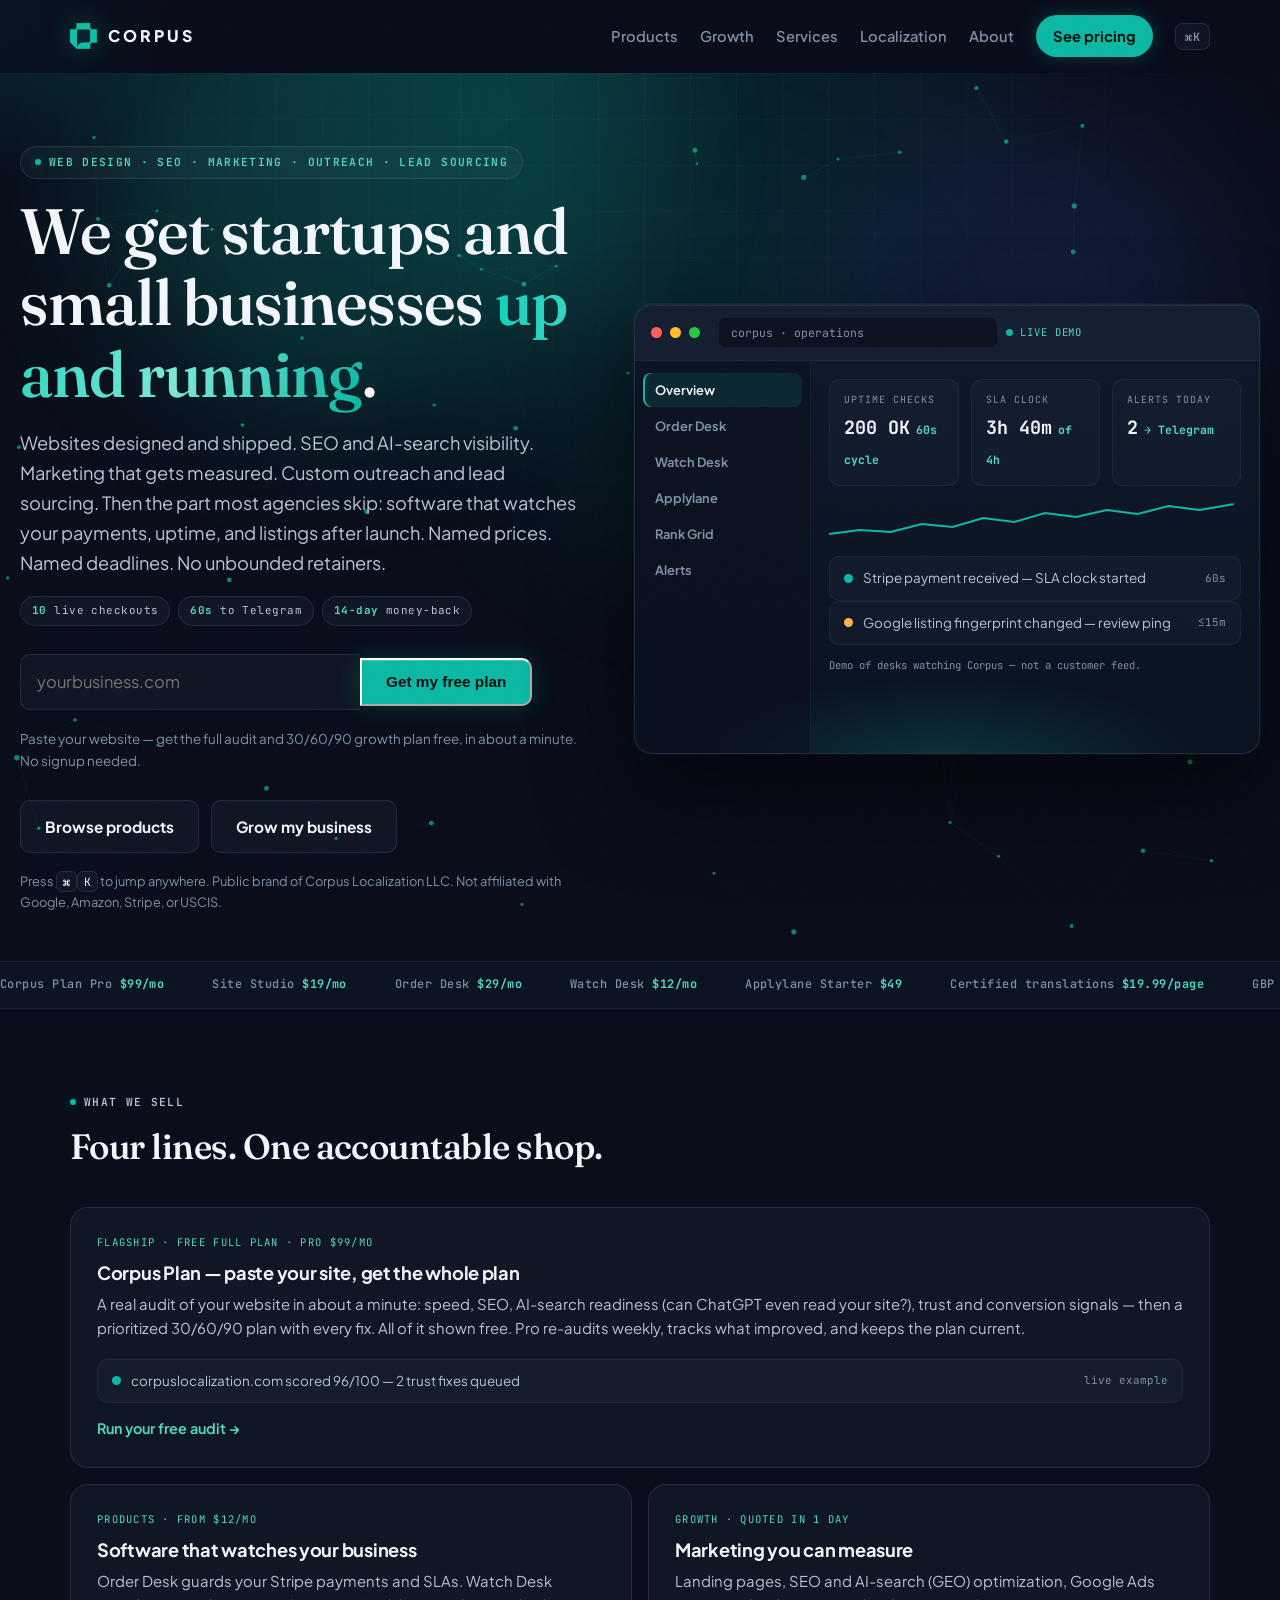
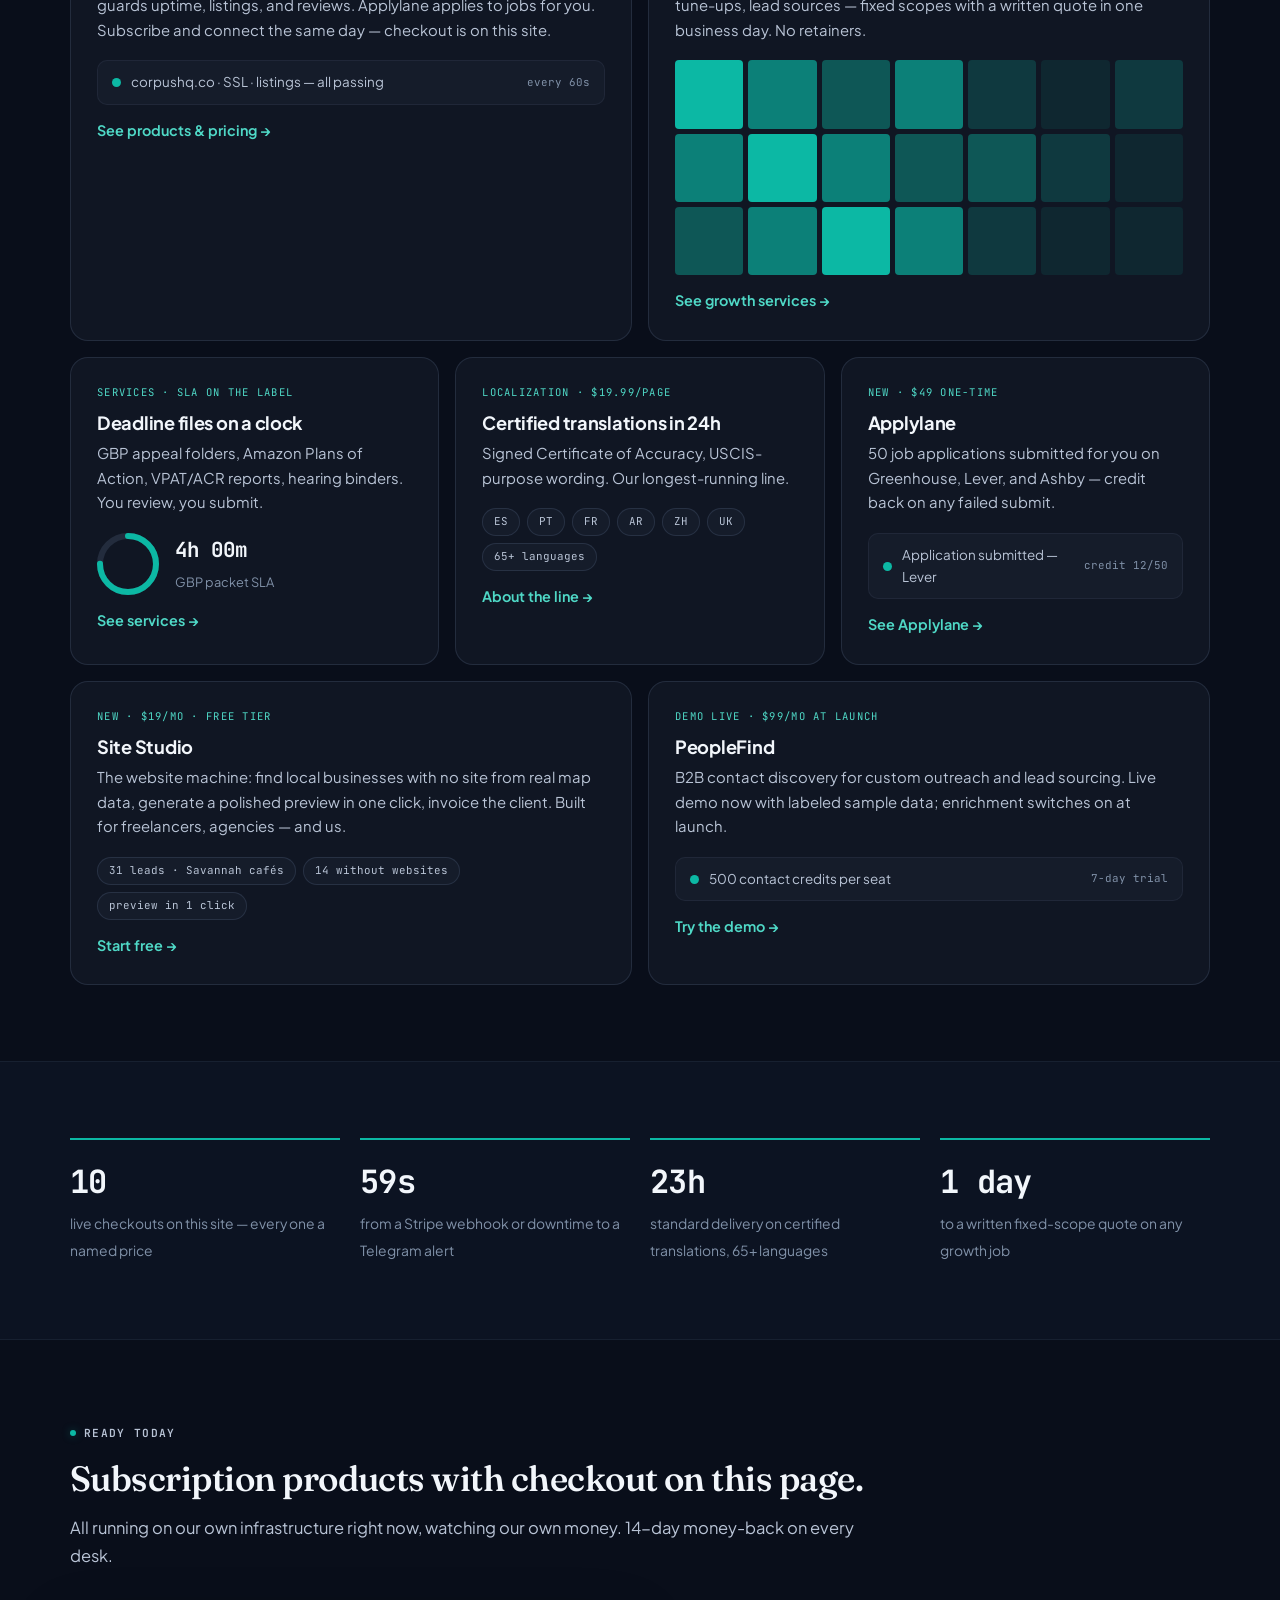
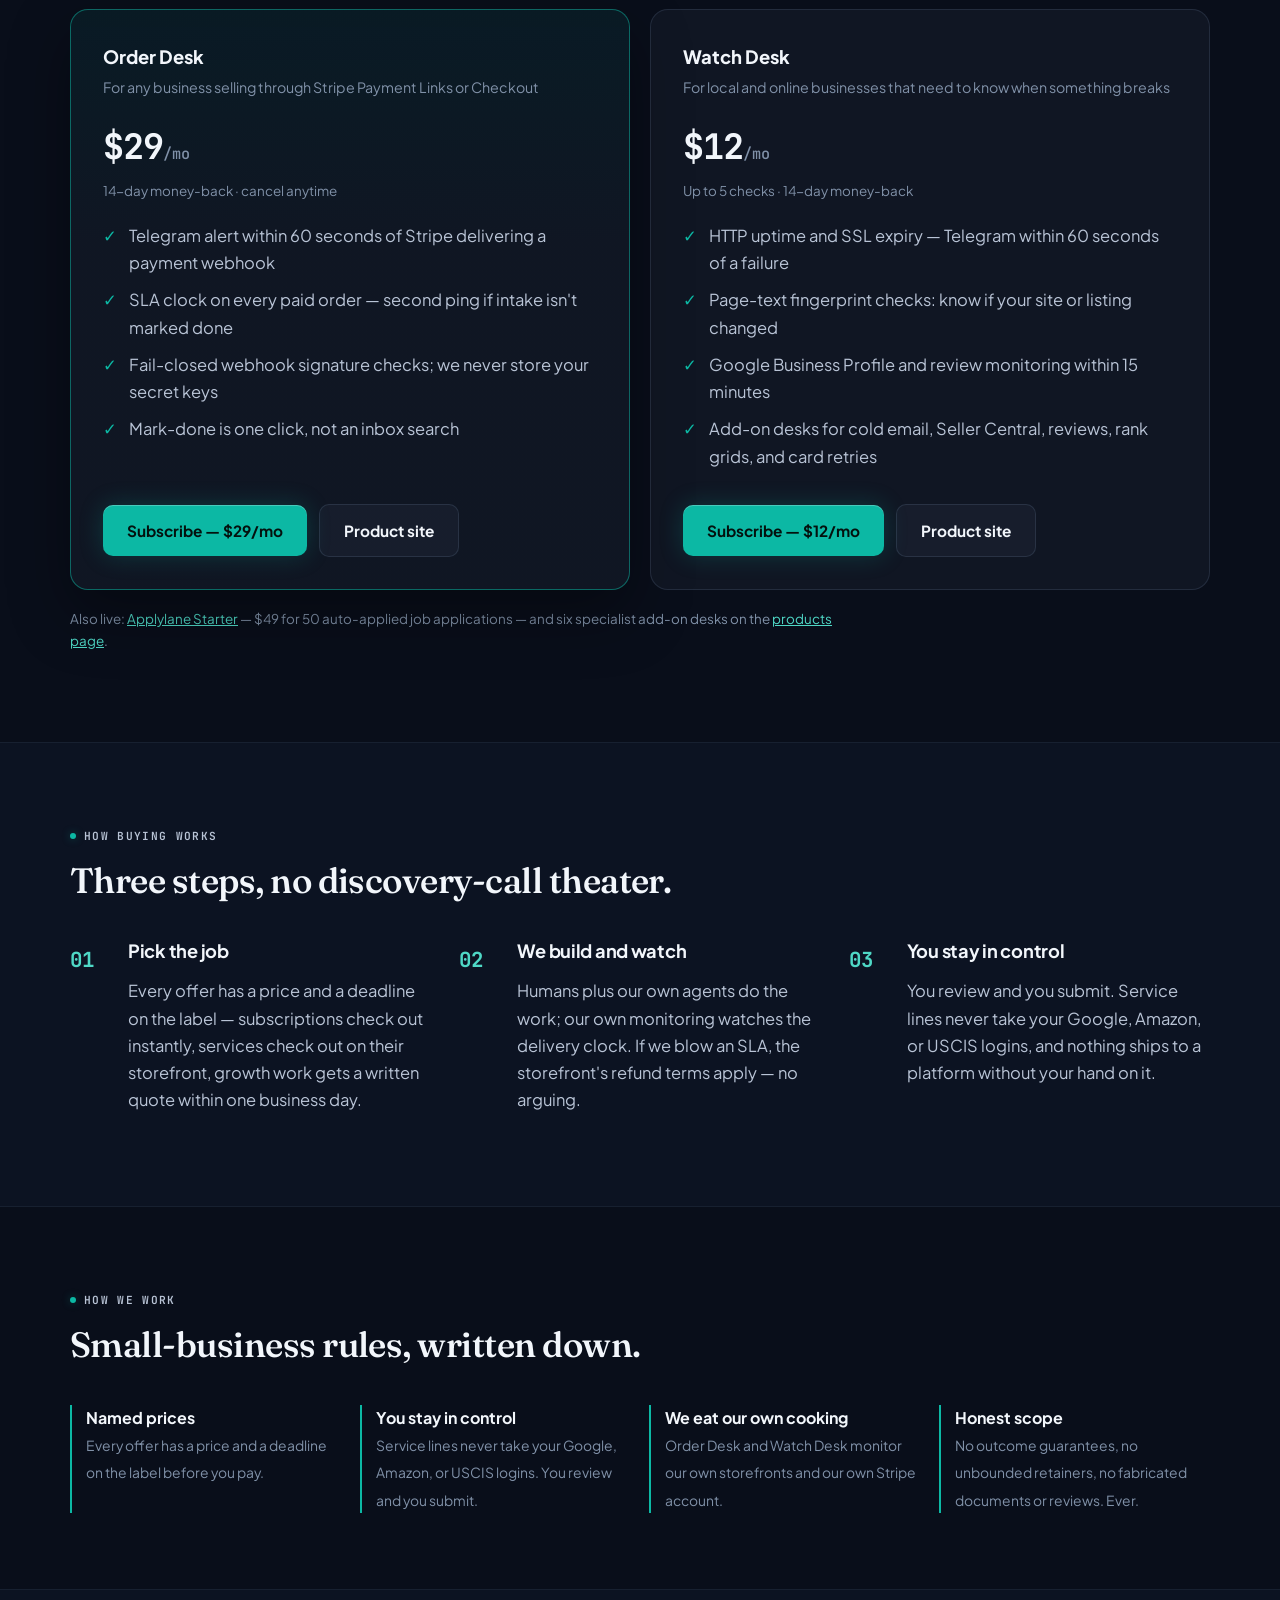
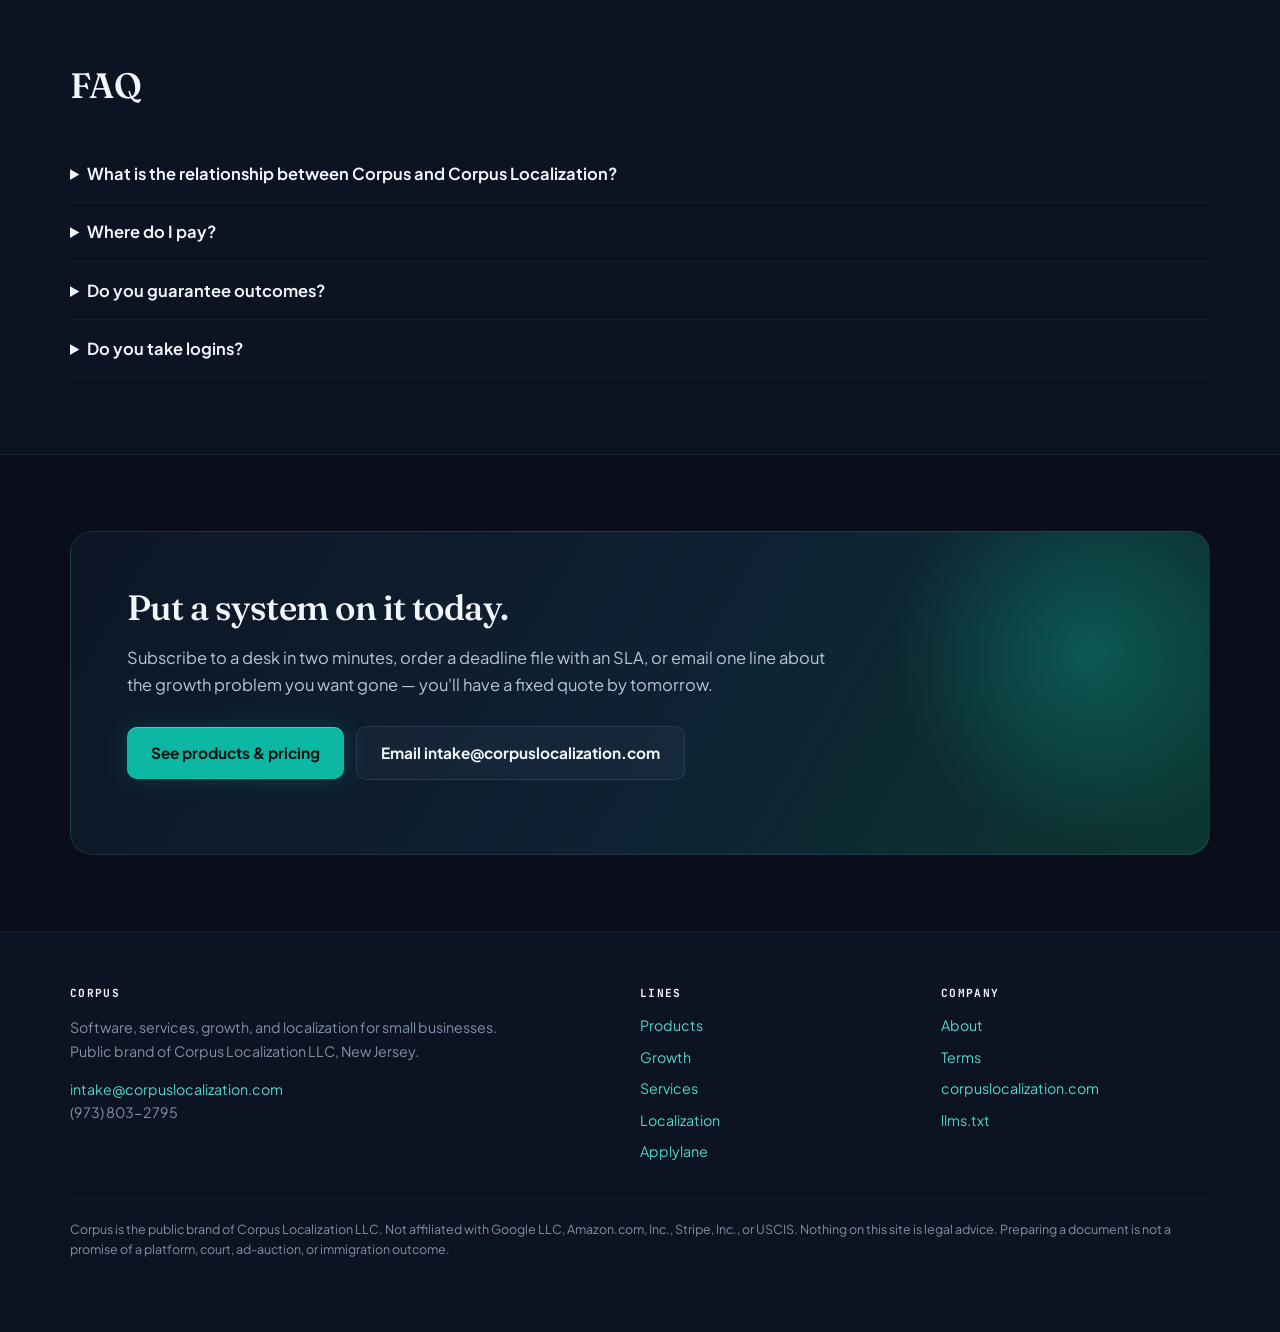
==== commit aaea94d9: "v12: Corpus Plan flagship — hero URL scanner, bento card, products card" ====
--- a/index.html
+++ b/index.html
@@ -18,7 +18,7 @@
   <link rel="preconnect" href="https://fonts.gstatic.com" crossorigin>
   <link href="https://fonts.googleapis.com/css2?family=Fraunces:opsz,wght@9..144,500;9..144,600&family=Plus+Jakarta+Sans:wght@400;500;600;700;800&family=JetBrains+Mono:wght@500;700&display=swap" rel="stylesheet">
   <link rel="icon" type="image/png" href="corpus-mark.png">
-  <link rel="stylesheet" href="styles.css?v=11">
+  <link rel="stylesheet" href="styles.css?v=12">
   <script type="application/ld+json">
   {
     "@context": "https://schema.org",
@@ -66,8 +66,14 @@
               <span><b>60s</b> to Telegram</span>
               <span><b>14-day</b> money-back</span>
             </p>
+            <form class="cta-row scanform" method="post" action="/plan/scan" style="gap:0">
+              <input name="url" placeholder="yourbusiness.com" required aria-label="Your website URL"
+                     style="font:inherit;color:var(--ink);background:var(--panel);border:1px solid var(--line);border-right:0;border-radius:10px 0 0 10px;padding:13px 16px;min-width:220px;flex:1;max-width:340px">
+              <button class="btn" type="submit" style="border-radius:0 10px 10px 0">Get my free plan</button>
+            </form>
+            <p class="fine" style="margin-top:0">Paste your website — get the full audit and 30/60/90 growth plan free, in about a minute. No signup needed.</p>
             <p class="cta-row">
-              <a class="btn" href="products">Browse products</a>
+              <a class="btn ghost" href="products">Browse products</a>
               <a class="btn ghost" href="growth">Grow my business</a>
             </p>
             <p class="kbd-hint">Press <kbd>⌘</kbd><kbd>K</kbd> to jump anywhere. Public brand of Corpus Localization LLC. Not affiliated with Google, Amazon, Stripe, or USCIS.</p>
@@ -168,8 +174,8 @@
 
     <div class="ticker" aria-hidden="true">
       <div class="ticker-track">
-        <span>Site Studio <b>$19/mo</b></span><span>Order Desk <b>$29/mo</b></span><span>Watch Desk <b>$12/mo</b></span><span>Applylane Starter <b>$49</b></span><span>Certified translations <b>$19.99/page</b></span><span>GBP appeal packet <b>$149 · 4h</b></span><span>Amazon Plan of Action <b>$299 · 6h</b></span><span>VPAT Sprint <b>$1,995 · 5 days</b></span><span>Landing pages · SEO · AI search <b>quoted in 1 day</b></span>
-        <span>Site Studio <b>$19/mo</b></span><span>Order Desk <b>$29/mo</b></span><span>Watch Desk <b>$12/mo</b></span><span>Applylane Starter <b>$49</b></span><span>Certified translations <b>$19.99/page</b></span><span>GBP appeal packet <b>$149 · 4h</b></span><span>Amazon Plan of Action <b>$299 · 6h</b></span><span>VPAT Sprint <b>$1,995 · 5 days</b></span><span>Landing pages · SEO · AI search <b>quoted in 1 day</b></span>
+        <span>Corpus Plan Pro <b>$99/mo</b></span><span>Site Studio <b>$19/mo</b></span><span>Order Desk <b>$29/mo</b></span><span>Watch Desk <b>$12/mo</b></span><span>Applylane Starter <b>$49</b></span><span>Certified translations <b>$19.99/page</b></span><span>GBP appeal packet <b>$149 · 4h</b></span><span>Amazon Plan of Action <b>$299 · 6h</b></span><span>VPAT Sprint <b>$1,995 · 5 days</b></span><span>Landing pages · SEO · AI search <b>quoted in 1 day</b></span>
+        <span>Corpus Plan Pro <b>$99/mo</b></span><span>Site Studio <b>$19/mo</b></span><span>Order Desk <b>$29/mo</b></span><span>Watch Desk <b>$12/mo</b></span><span>Applylane Starter <b>$49</b></span><span>Certified translations <b>$19.99/page</b></span><span>GBP appeal packet <b>$149 · 4h</b></span><span>Amazon Plan of Action <b>$299 · 6h</b></span><span>VPAT Sprint <b>$1,995 · 5 days</b></span><span>Landing pages · SEO · AI search <b>quoted in 1 day</b></span>
       </div>
     </div>
 
@@ -180,6 +186,15 @@
           <h2>Four lines. One accountable shop.</h2>
         </div>
         <div class="bento">
+          <a class="b-card w6 reveal" href="/plan/">
+            <span class="meta">Flagship · free full plan · Pro $99/mo</span>
+            <h3>Corpus Plan — paste your site, get the whole plan</h3>
+            <p>A real audit of your website in about a minute: speed, SEO, AI-search readiness (can ChatGPT even read your site?), trust and conversion signals — then a prioritized 30/60/90 plan with every fix. All of it shown free. Pro re-audits weekly, tracks what improved, and keeps the plan current.</p>
+            <div class="b-visual">
+              <div class="alertline"><span class="pulse"></span> corpuslocalization.com scored 96/100 — 2 trust fixes queued <small>live example</small></div>
+            </div>
+            <span class="go">Run your free audit →</span>
+          </a>
           <a class="b-card w3 reveal" href="products">
             <span class="meta">Products · from $12/mo</span>
             <h3>Software that watches your business</h3>
@@ -407,6 +422,6 @@
       <p class="cmdk-hint">↑↓ to move · enter to open · esc to close</p>
     </div>
   </div>
-  <script src="motion.js?v=11" defer></script>
+  <script src="motion.js?v=12" defer></script>
 </body>
 </html>
